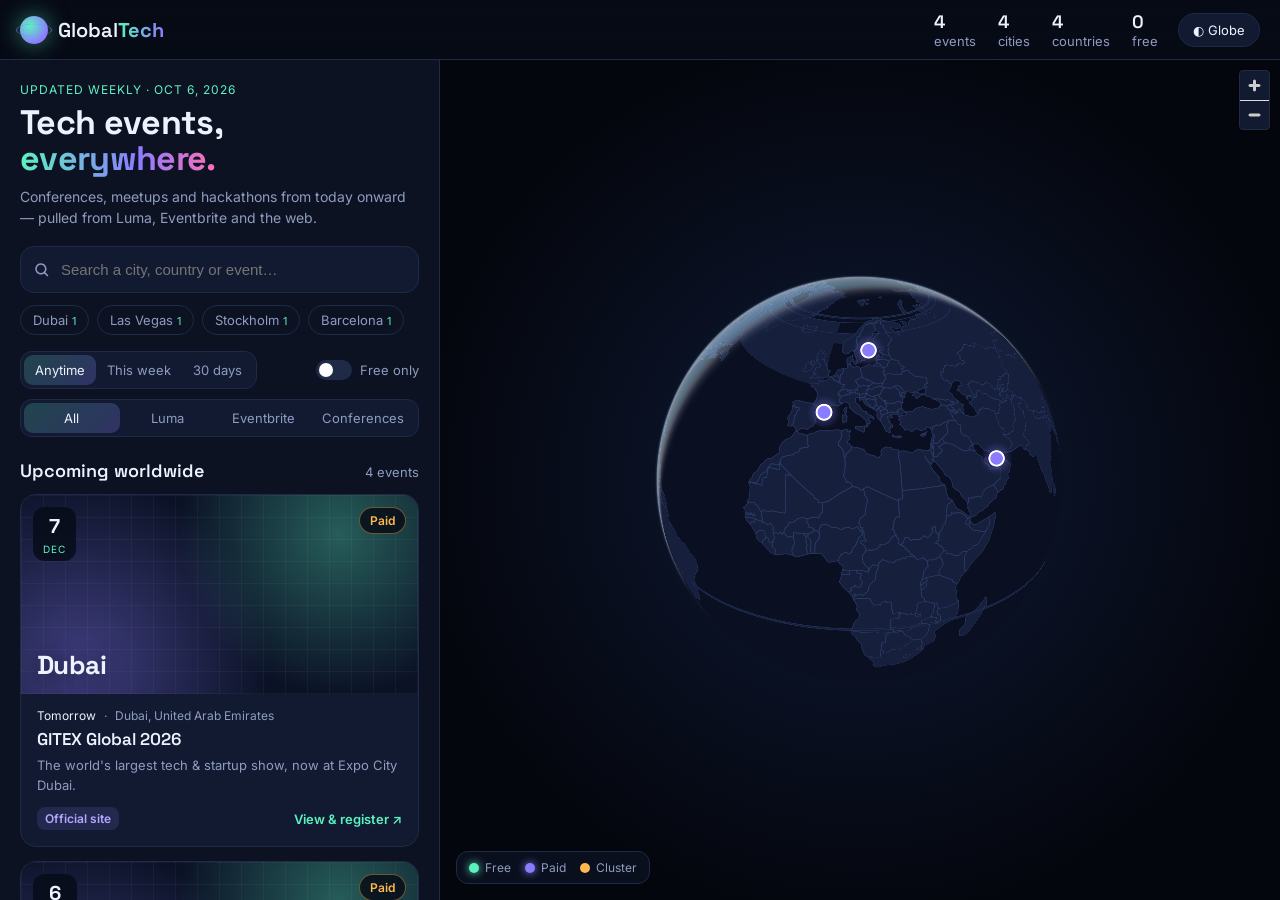
==== public/index.html @ 3b7696a9 "Serve site from public/ for Vercel" ====
<!doctype html>
<html lang="en">
<head>
  <meta charset="utf-8" />
  <meta name="viewport" content="width=device-width,initial-scale=1,viewport-fit=cover" />
  <title>GlobalTech · Tech events around the world</title>
  <meta name="description" content="A living map of tech events worldwide — conferences, meetups and hackathons on Luma, Eventbrite and beyond. Updated weekly." />
  <link rel="icon" href="data:image/svg+xml,%3Csvg xmlns=%22http://www.w3.org/2000/svg%22 viewBox=%220 0 32 32%22%3E%3Ccircle cx=%2216%22 cy=%2216%22 r=%2214%22 fill=%22%235cf2c0%22/%3E%3C/svg%3E" />
  <link rel="preconnect" href="https://fonts.googleapis.com" />
  <link rel="preconnect" href="https://fonts.gstatic.com" crossorigin />
  <link href="https://fonts.googleapis.com/css2?family=Space+Grotesk:wght@500;600;700&family=Inter:wght@400;500;600&display=swap" rel="stylesheet" />
  <link href="vendor/maplibre-gl.css" rel="stylesheet" />
  <link href="styles.css" rel="stylesheet" />
</head>
<body>
  <header class="topbar">
    <a class="brand" href="./">
      <span class="logo" aria-hidden="true"><i></i></span>
      <span>Global<b>Tech</b></span>
    </a>
    <div class="stats" id="stats"></div>
    <button class="view-toggle" id="projToggle" title="Switch globe / flat map">◐ Globe</button>
  </header>

  <main class="layout">
    <aside class="panel" id="panel">
      <div class="grab" id="grab" aria-hidden="true"></div>
      <section class="hero">
        <p class="eyebrow">Updated weekly · <span id="updated"></span></p>
        <h1>Tech events, <em>everywhere.</em></h1>
        <p class="sub">Conferences, meetups and hackathons from today onward — pulled from Luma, Eventbrite and the web.</p>
      </section>

      <div class="search">
        <svg viewBox="0 0 24 24" aria-hidden="true"><path d="M10.5 3a7.5 7.5 0 0 1 5.9 12.1l4.2 4.2-1.4 1.4-4.2-4.2A7.5 7.5 0 1 1 10.5 3Zm0 2a5.5 5.5 0 1 0 0 11 5.5 5.5 0 0 0 0-11Z"/></svg>
        <input id="q" type="search" placeholder="Search a city, country or event…" autocomplete="off" list="cityList" />
        <datalist id="cityList"></datalist>
        <button id="clear" class="clear" aria-label="Clear">×</button>
      </div>

      <div class="chips" id="cityChips"></div>

      <div class="filters">
        <div class="seg" role="group" aria-label="When">
          <button data-when="all" class="on">Anytime</button>
          <button data-when="week">This week</button>
          <button data-when="month">30 days</button>
        </div>
        <label class="switch"><input type="checkbox" id="freeOnly" /><span></span>Free only</label>
      </div>
      <div class="seg small" role="group" aria-label="Source" id="srcSeg">
        <button data-src="all" class="on">All</button>
        <button data-src="luma">Luma</button>
        <button data-src="eventbrite">Eventbrite</button>
        <button data-src="web">Conferences</button>
      </div>

      <div class="list-head"><h2 id="listTitle">Upcoming worldwide</h2><span id="count"></span></div>
      <div class="cards" id="cards"></div>
      <footer class="foot">Data found by a weekly agent using the You.com Search API · Always confirm details on the event page.</footer>
    </aside>

    <section class="mapwrap">
      <div id="map"></div>
      <div class="legend">
        <span><i class="dot free"></i>Free</span>
        <span><i class="dot paid"></i>Paid</span>
        <span><i class="dot cluster"></i>Cluster</span>
      </div>
    </section>
  </main>

  <script src="vendor/maplibre-gl.js"></script>
  <script src="app.js"></script>
</body>
</html>
---- public/vendor/maplibre-gl.css ----
.maplibregl-map{font:12px/20px Helvetica Neue,Arial,Helvetica,sans-serif;overflow:hidden;position:relative;-webkit-tap-highlight-color:rgb(0 0 0/0)}.maplibregl-canvas{left:0;position:absolute;top:0}.maplibregl-map:fullscreen{height:100%;width:100%}.maplibregl-ctrl-group button.maplibregl-ctrl-compass{touch-action:none}.maplibregl-canvas-container.maplibregl-interactive,.maplibregl-ctrl-group button.maplibregl-ctrl-compass{cursor:grab;-webkit-user-select:none;-moz-user-select:none;user-select:none}.maplibregl-canvas-container.maplibregl-interactive.maplibregl-track-pointer{cursor:pointer}.maplibregl-canvas-container.maplibregl-interactive:active,.maplibregl-ctrl-group button.maplibregl-ctrl-compass:active{cursor:grabbing}.maplibregl-canvas-container.maplibregl-touch-zoom-rotate,.maplibregl-canvas-container.maplibregl-touch-zoom-rotate .maplibregl-canvas{touch-action:pan-x pan-y}.maplibregl-canvas-container.maplibregl-touch-drag-pan,.maplibregl-canvas-container.maplibregl-touch-drag-pan .maplibregl-canvas{touch-action:pinch-zoom}.maplibregl-canvas-container.maplibregl-touch-zoom-rotate.maplibregl-touch-drag-pan,.maplibregl-canvas-container.maplibregl-touch-zoom-rotate.maplibregl-touch-drag-pan .maplibregl-canvas{touch-action:none}.maplibregl-canvas-container.maplibregl-touch-drag-pan.maplibregl-cooperative-gestures,.maplibregl-canvas-container.maplibregl-touch-drag-pan.maplibregl-cooperative-gestures .maplibregl-canvas{touch-action:pan-x pan-y}.maplibregl-ctrl-bottom-left,.maplibregl-ctrl-bottom-right,.maplibregl-ctrl-top-left,.maplibregl-ctrl-top-right{pointer-events:none;position:absolute;z-index:2}.maplibregl-ctrl-top-left{left:0;top:0}.maplibregl-ctrl-top-right{right:0;top:0}.maplibregl-ctrl-bottom-left{bottom:0;left:0}.maplibregl-ctrl-bottom-right{bottom:0;right:0}.maplibregl-ctrl{clear:both;pointer-events:auto;transform:translate(0)}.maplibregl-ctrl-top-left .maplibregl-ctrl{float:left;margin:10px 0 0 10px}.maplibregl-ctrl-top-right .maplibregl-ctrl{float:right;margin:10px 10px 0 0}.maplibregl-ctrl-bottom-left .maplibregl-ctrl{float:left;margin:0 0 10px 10px}.maplibregl-ctrl-bottom-right .maplibregl-ctrl{float:right;margin:0 10px 10px 0}.maplibregl-ctrl-group{background:#fff;border-radius:4px}.maplibregl-ctrl-group:not(:empty){box-shadow:0 0 0 2px rgba(0,0,0,.1)}@media (forced-colors:active){.maplibregl-ctrl-group:not(:empty){box-shadow:0 0 0 2px ButtonText}}.maplibregl-ctrl-group button{background-color:transparent;border:0;box-sizing:border-box;cursor:pointer;display:block;height:29px;outline:none;padding:0;width:29px}.maplibregl-ctrl-group button+button{border-top:1px solid #ddd}.maplibregl-ctrl button .maplibregl-ctrl-icon{background-position:50%;background-repeat:no-repeat;display:block;height:100%;width:100%}@media (forced-colors:active){.maplibregl-ctrl-icon{background-color:transparent}.maplibregl-ctrl-group button+button{border-top:1px solid ButtonText}}.maplibregl-ctrl button::-moz-focus-inner{border:0;padding:0}.maplibregl-ctrl-attrib-button:focus,.maplibregl-ctrl-group button:focus{box-shadow:0 0 2px 2px #0096ff}.maplibregl-ctrl button:disabled{cursor:not-allowed}.maplibregl-ctrl button:disabled .maplibregl-ctrl-icon{opacity:.25}@media (hover:hover){.maplibregl-ctrl button:not(:disabled):hover{background-color:rgba(0,0,0,.05)}}.maplibregl-ctrl button:not(:disabled):active{background-color:rgba(0,0,0,.05)}.maplibregl-ctrl-group button:focus:focus-visible{box-shadow:0 0 2px 2px #0096ff}.maplibregl-ctrl-group button:focus:not(:focus-visible){box-shadow:none}.maplibregl-ctrl-group button:focus:first-child{border-radius:4px 4px 0 0}.maplibregl-ctrl-group button:focus:last-child{border-radius:0 0 4px 4px}.maplibregl-ctrl-group button:focus:only-child{border-radius:inherit}.maplibregl-ctrl button.maplibregl-ctrl-zoom-out .maplibregl-ctrl-icon{background-image:url("data:image/svg+xml;charset=utf-8,%3Csvg xmlns='http://www.w3.org/2000/svg' width='29' height='29' fill='%23333' viewBox='0 0 29 29'%3E%3Cpath d='M10 13c-.75 0-1.5.75-1.5 1.5S9.25 16 10 16h9c.75 0 1.5-.75 1.5-1.5S19.75 13 19 13z'/%3E%3C/svg%3E")}.maplibregl-ctrl button.maplibregl-ctrl-zoom-in .maplibregl-ctrl-icon{background-image:url("data:image/svg+xml;charset=utf-8,%3Csvg xmlns='http://www.w3.org/2000/svg' width='29' height='29' fill='%23333' viewBox='0 0 29 29'%3E%3Cpath d='M14.5 8.5c-.75 0-1.5.75-1.5 1.5v3h-3c-.75 0-1.5.75-1.5 1.5S9.25 16 10 16h3v3c0 .75.75 1.5 1.5 1.5S16 19.75 16 19v-3h3c.75 0 1.5-.75 1.5-1.5S19.75 13 19 13h-3v-3c0-.75-.75-1.5-1.5-1.5'/%3E%3C/svg%3E")}@media (forced-colors:active){.maplibregl-ctrl button.maplibregl-ctrl-zoom-out .maplibregl-ctrl-icon{background-image:url("data:image/svg+xml;charset=utf-8,%3Csvg xmlns='http://www.w3.org/2000/svg' width='29' height='29' fill='%23fff' viewBox='0 0 29 29'%3E%3Cpath d='M10 13c-.75 0-1.5.75-1.5 1.5S9.25 16 10 16h9c.75 0 1.5-.75 1.5-1.5S19.75 13 19 13z'/%3E%3C/svg%3E")}.maplibregl-ctrl button.maplibregl-ctrl-zoom-in .maplibregl-ctrl-icon{background-image:url("data:image/svg+xml;charset=utf-8,%3Csvg xmlns='http://www.w3.org/2000/svg' width='29' height='29' fill='%23fff' viewBox='0 0 29 29'%3E%3Cpath d='M14.5 8.5c-.75 0-1.5.75-1.5 1.5v3h-3c-.75 0-1.5.75-1.5 1.5S9.25 16 10 16h3v3c0 .75.75 1.5 1.5 1.5S16 19.75 16 19v-3h3c.75 0 1.5-.75 1.5-1.5S19.75 13 19 13h-3v-3c0-.75-.75-1.5-1.5-1.5'/%3E%3C/svg%3E")}}@media (forced-colors:active) and (prefers-color-scheme:light){.maplibregl-ctrl button.maplibregl-ctrl-zoom-out .maplibregl-ctrl-icon{background-image:url("data:image/svg+xml;charset=utf-8,%3Csvg xmlns='http://www.w3.org/2000/svg' width='29' height='29' viewBox='0 0 29 29'%3E%3Cpath d='M10 13c-.75 0-1.5.75-1.5 1.5S9.25 16 10 16h9c.75 0 1.5-.75 1.5-1.5S19.75 13 19 13z'/%3E%3C/svg%3E")}.maplibregl-ctrl button.maplibregl-ctrl-zoom-in .maplibregl-ctrl-icon{background-image:url("data:image/svg+xml;charset=utf-8,%3Csvg xmlns='http://www.w3.org/2000/svg' width='29' height='29' viewBox='0 0 29 29'%3E%3Cpath d='M14.5 8.5c-.75 0-1.5.75-1.5 1.5v3h-3c-.75 0-1.5.75-1.5 1.5S9.25 16 10 16h3v3c0 .75.75 1.5 1.5 1.5S16 19.75 16 19v-3h3c.75 0 1.5-.75 1.5-1.5S19.75 13 19 13h-3v-3c0-.75-.75-1.5-1.5-1.5'/%3E%3C/svg%3E")}}.maplibregl-ctrl button.maplibregl-ctrl-fullscreen .maplibregl-ctrl-icon{background-image:url("data:image/svg+xml;charset=utf-8,%3Csvg xmlns='http://www.w3.org/2000/svg' width='29' height='29' fill='%23333' viewBox='0 0 29 29'%3E%3Cpath d='M24 16v5.5c0 1.75-.75 2.5-2.5 2.5H16v-1l3-1.5-4-5.5 1-1 5.5 4 1.5-3zM6 16l1.5 3 5.5-4 1 1-4 5.5 3 1.5v1H7.5C5.75 24 5 23.25 5 21.5V16zm7-11v1l-3 1.5 4 5.5-1 1-5.5-4L6 13H5V7.5C5 5.75 5.75 5 7.5 5zm11 2.5c0-1.75-.75-2.5-2.5-2.5H16v1l3 1.5-4 5.5 1 1 5.5-4 1.5 3h1z'/%3E%3C/svg%3E")}.maplibregl-ctrl button.maplibregl-ctrl-shrink .maplibregl-ctrl-icon{background-image:url("data:image/svg+xml;charset=utf-8,%3Csvg xmlns='http://www.w3.org/2000/svg' width='29' height='29' viewBox='0 0 29 29'%3E%3Cpath d='M18.5 16c-1.75 0-2.5.75-2.5 2.5V24h1l1.5-3 5.5 4 1-1-4-5.5 3-1.5v-1zM13 18.5c0-1.75-.75-2.5-2.5-2.5H5v1l3 1.5L4 24l1 1 5.5-4 1.5 3h1zm3-8c0 1.75.75 2.5 2.5 2.5H24v-1l-3-1.5L25 5l-1-1-5.5 4L17 5h-1zM10.5 13c1.75 0 2.5-.75 2.5-2.5V5h-1l-1.5 3L5 4 4 5l4 5.5L5 12v1z'/%3E%3C/svg%3E")}@media (forced-colors:active){.maplibregl-ctrl button.maplibregl-ctrl-fullscreen .maplibregl-ctrl-icon{background-image:url("data:image/svg+xml;charset=utf-8,%3Csvg xmlns='http://www.w3.org/2000/svg' width='29' height='29' fill='%23fff' viewBox='0 0 29 29'%3E%3Cpath d='M24 16v5.5c0 1.75-.75 2.5-2.5 2.5H16v-1l3-1.5-4-5.5 1-1 5.5 4 1.5-3zM6 16l1.5 3 5.5-4 1 1-4 5.5 3 1.5v1H7.5C5.75 24 5 23.25 5 21.5V16zm7-11v1l-3 1.5 4 5.5-1 1-5.5-4L6 13H5V7.5C5 5.75 5.75 5 7.5 5zm11 2.5c0-1.75-.75-2.5-2.5-2.5H16v1l3 1.5-4 5.5 1 1 5.5-4 1.5 3h1z'/%3E%3C/svg%3E")}.maplibregl-ctrl button.maplibregl-ctrl-shrink .maplibregl-ctrl-icon{background-image:url("data:image/svg+xml;charset=utf-8,%3Csvg xmlns='http://www.w3.org/2000/svg' width='29' height='29' fill='%23fff' viewBox='0 0 29 29'%3E%3Cpath d='M18.5 16c-1.75 0-2.5.75-2.5 2.5V24h1l1.5-3 5.5 4 1-1-4-5.5 3-1.5v-1zM13 18.5c0-1.75-.75-2.5-2.5-2.5H5v1l3 1.5L4 24l1 1 5.5-4 1.5 3h1zm3-8c0 1.75.75 2.5 2.5 2.5H24v-1l-3-1.5L25 5l-1-1-5.5 4L17 5h-1zM10.5 13c1.75 0 2.5-.75 2.5-2.5V5h-1l-1.5 3L5 4 4 5l4 5.5L5 12v1z'/%3E%3C/svg%3E")}}@media (forced-colors:active) and (prefers-color-scheme:light){.maplibregl-ctrl button.maplibregl-ctrl-fullscreen .maplibregl-ctrl-icon{background-image:url("data:image/svg+xml;charset=utf-8,%3Csvg xmlns='http://www.w3.org/2000/svg' width='29' height='29' viewBox='0 0 29 29'%3E%3Cpath d='M24 16v5.5c0 1.75-.75 2.5-2.5 2.5H16v-1l3-1.5-4-5.5 1-1 5.5 4 1.5-3zM6 16l1.5 3 5.5-4 1 1-4 5.5 3 1.5v1H7.5C5.75 24 5 23.25 5 21.5V16zm7-11v1l-3 1.5 4 5.5-1 1-5.5-4L6 13H5V7.5C5 5.75 5.75 5 7.5 5zm11 2.5c0-1.75-.75-2.5-2.5-2.5H16v1l3 1.5-4 5.5 1 1 5.5-4 1.5 3h1z'/%3E%3C/svg%3E")}.maplibregl-ctrl button.maplibregl-ctrl-shrink .maplibregl-ctrl-icon{background-image:url("data:image/svg+xml;charset=utf-8,%3Csvg xmlns='http://www.w3.org/2000/svg' width='29' height='29' viewBox='0 0 29 29'%3E%3Cpath d='M18.5 16c-1.75 0-2.5.75-2.5 2.5V24h1l1.5-3 5.5 4 1-1-4-5.5 3-1.5v-1zM13 18.5c0-1.75-.75-2.5-2.5-2.5H5v1l3 1.5L4 24l1 1 5.5-4 1.5 3h1zm3-8c0 1.75.75 2.5 2.5 2.5H24v-1l-3-1.5L25 5l-1-1-5.5 4L17 5h-1zM10.5 13c1.75 0 2.5-.75 2.5-2.5V5h-1l-1.5 3L5 4 4 5l4 5.5L5 12v1z'/%3E%3C/svg%3E")}}.maplibregl-ctrl button.maplibregl-ctrl-compass .maplibregl-ctrl-icon{background-image:url("data:image/svg+xml;charset=utf-8,%3Csvg xmlns='http://www.w3.org/2000/svg' width='29' height='29' fill='%23333' viewBox='0 0 29 29'%3E%3Cpath d='m10.5 14 4-8 4 8z'/%3E%3Cpath fill='%23ccc' d='m10.5 16 4 8 4-8z'/%3E%3C/svg%3E")}@media (forced-colors:active){.maplibregl-ctrl button.maplibregl-ctrl-compass .maplibregl-ctrl-icon{background-image:url("data:image/svg+xml;charset=utf-8,%3Csvg xmlns='http://www.w3.org/2000/svg' width='29' height='29' fill='%23fff' viewBox='0 0 29 29'%3E%3Cpath d='m10.5 14 4-8 4 8z'/%3E%3Cpath fill='%23ccc' d='m10.5 16 4 8 4-8z'/%3E%3C/svg%3E")}}@media (forced-colors:active) and (prefers-color-scheme:light){.maplibregl-ctrl button.maplibregl-ctrl-compass .maplibregl-ctrl-icon{background-image:url("data:image/svg+xml;charset=utf-8,%3Csvg xmlns='http://www.w3.org/2000/svg' width='29' height='29' viewBox='0 0 29 29'%3E%3Cpath d='m10.5 14 4-8 4 8z'/%3E%3Cpath fill='%23ccc' d='m10.5 16 4 8 4-8z'/%3E%3C/svg%3E")}}.maplibregl-ctrl button.maplibregl-ctrl-globe .maplibregl-ctrl-icon{background-image:url("data:image/svg+xml;charset=utf-8,%3Csvg xmlns='http://www.w3.org/2000/svg' width='22' height='22' fill='none' stroke='%23333' viewBox='0 0 22 22'%3E%3Ccircle cx='11' cy='11' r='8.5'/%3E%3Cpath d='M17.5 11c0 4.819-3.02 8.5-6.5 8.5S4.5 15.819 4.5 11 7.52 2.5 11 2.5s6.5 3.681 6.5 8.5Z'/%3E%3Cpath d='M13.5 11c0 2.447-.331 4.64-.853 6.206-.262.785-.562 1.384-.872 1.777-.314.399-.58.517-.775.517s-.461-.118-.775-.517c-.31-.393-.61-.992-.872-1.777C8.831 15.64 8.5 13.446 8.5 11s.331-4.64.853-6.206c.262-.785.562-1.384.872-1.777.314-.399.58-.517.775-.517s.461.118.775.517c.31.393.61.992.872 1.777.522 1.565.853 3.76.853 6.206Z'/%3E%3Cpath d='M11 7.5c-1.909 0-3.622-.166-4.845-.428-.616-.132-1.08-.283-1.379-.434a1.3 1.3 0 0 1-.224-.138q.07-.058.224-.138c.299-.151.763-.302 1.379-.434C7.378 5.666 9.091 5.5 11 5.5s3.622.166 4.845.428c.616.132 1.08.283 1.379.434.105.053.177.1.224.138q-.07.058-.224.138c-.299.151-.763.302-1.379.434-1.223.262-2.936.428-4.845.428ZM4.486 6.436ZM11 16.5c-1.909 0-3.622-.166-4.845-.428-.616-.132-1.08-.283-1.379-.434a1.3 1.3 0 0 1-.224-.138 1.3 1.3 0 0 1 .224-.138c.299-.151.763-.302 1.379-.434C7.378 14.666 9.091 14.5 11 14.5s3.622.166 4.845.428c.616.132 1.08.283 1.379.434.105.053.177.1.224.138a1.3 1.3 0 0 1-.224.138c-.299.151-.763.302-1.379.434-1.223.262-2.936.428-4.845.428Zm-6.514-1.064ZM11 12.5c-2.46 0-4.672-.222-6.255-.574-.796-.177-1.406-.38-1.805-.59a1.5 1.5 0 0 1-.39-.272.3.3 0 0 1-.047-.064.3.3 0 0 1 .048-.064c.066-.073.189-.167.389-.272.399-.21 1.009-.413 1.805-.59C6.328 9.722 8.54 9.5 11 9.5s4.672.222 6.256.574c.795.177 1.405.38 1.804.59.2.105.323.2.39.272a.3.3 0 0 1 .047.064.3.3 0 0 1-.048.064 1.4 1.4 0 0 1-.389.272c-.399.21-1.009.413-1.804.59-1.584.352-3.796.574-6.256.574Zm-8.501-1.51v.002zm0 .018v.002zm17.002.002v-.002zm0-.018v-.002z'/%3E%3C/svg%3E")}.maplibregl-ctrl button.maplibregl-ctrl-globe-enabled .maplibregl-ctrl-icon{background-image:url("data:image/svg+xml;charset=utf-8,%3Csvg xmlns='http://www.w3.org/2000/svg' width='22' height='22' fill='none' stroke='%2333b5e5' viewBox='0 0 22 22'%3E%3Ccircle cx='11' cy='11' r='8.5'/%3E%3Cpath d='M17.5 11c0 4.819-3.02 8.5-6.5 8.5S4.5 15.819 4.5 11 7.52 2.5 11 2.5s6.5 3.681 6.5 8.5Z'/%3E%3Cpath d='M13.5 11c0 2.447-.331 4.64-.853 6.206-.262.785-.562 1.384-.872 1.777-.314.399-.58.517-.775.517s-.461-.118-.775-.517c-.31-.393-.61-.992-.872-1.777C8.831 15.64 8.5 13.446 8.5 11s.331-4.64.853-6.206c.262-.785.562-1.384.872-1.777.314-.399.58-.517.775-.517s.461.118.775.517c.31.393.61.992.872 1.777.522 1.565.853 3.76.853 6.206Z'/%3E%3Cpath d='M11 7.5c-1.909 0-3.622-.166-4.845-.428-.616-.132-1.08-.283-1.379-.434a1.3 1.3 0 0 1-.224-.138q.07-.058.224-.138c.299-.151.763-.302 1.379-.434C7.378 5.666 9.091 5.5 11 5.5s3.622.166 4.845.428c.616.132 1.08.283 1.379.434.105.053.177.1.224.138q-.07.058-.224.138c-.299.151-.763.302-1.379.434-1.223.262-2.936.428-4.845.428ZM4.486 6.436ZM11 16.5c-1.909 0-3.622-.166-4.845-.428-.616-.132-1.08-.283-1.379-.434a1.3 1.3 0 0 1-.224-.138 1.3 1.3 0 0 1 .224-.138c.299-.151.763-.302 1.379-.434C7.378 14.666 9.091 14.5 11 14.5s3.622.166 4.845.428c.616.132 1.08.283 1.379.434.105.053.177.1.224.138a1.3 1.3 0 0 1-.224.138c-.299.151-.763.302-1.379.434-1.223.262-2.936.428-4.845.428Zm-6.514-1.064ZM11 12.5c-2.46 0-4.672-.222-6.255-.574-.796-.177-1.406-.38-1.805-.59a1.5 1.5 0 0 1-.39-.272.3.3 0 0 1-.047-.064.3.3 0 0 1 .048-.064c.066-.073.189-.167.389-.272.399-.21 1.009-.413 1.805-.59C6.328 9.722 8.54 9.5 11 9.5s4.672.222 6.256.574c.795.177 1.405.38 1.804.59.2.105.323.2.39.272a.3.3 0 0 1 .047.064.3.3 0 0 1-.048.064 1.4 1.4 0 0 1-.389.272c-.399.21-1.009.413-1.804.59-1.584.352-3.796.574-6.256.574Zm-8.501-1.51v.002zm0 .018v.002zm17.002.002v-.002zm0-.018v-.002z'/%3E%3C/svg%3E")}.maplibregl-ctrl button.maplibregl-ctrl-terrain .maplibregl-ctrl-icon{background-image:url("data:image/svg+xml;charset=utf-8,%3Csvg xmlns='http://www.w3.org/2000/svg' width='22' height='22' fill='%23333' viewBox='0 0 22 22'%3E%3Cpath d='m1.754 13.406 4.453-4.851 3.09 3.09 3.281 3.277.969-.969-3.309-3.312 3.844-4.121 6.148 6.886h1.082v-.855l-7.207-8.07-4.84 5.187L6.169 6.57l-5.48 5.965v.871ZM.688 16.844h20.625v1.375H.688Zm0 0'/%3E%3C/svg%3E")}.maplibregl-ctrl button.maplibregl-ctrl-terrain-enabled .maplibregl-ctrl-icon{background-image:url("data:image/svg+xml;charset=utf-8,%3Csvg xmlns='http://www.w3.org/2000/svg' width='22' height='22' fill='%2333b5e5' viewBox='0 0 22 22'%3E%3Cpath d='m1.754 13.406 4.453-4.851 3.09 3.09 3.281 3.277.969-.969-3.309-3.312 3.844-4.121 6.148 6.886h1.082v-.855l-7.207-8.07-4.84 5.187L6.169 6.57l-5.48 5.965v.871ZM.688 16.844h20.625v1.375H.688Zm0 0'/%3E%3C/svg%3E")}.maplibregl-ctrl button.maplibregl-ctrl-geolocate .maplibregl-ctrl-icon{background-image:url("data:image/svg+xml;charset=utf-8,%3Csvg xmlns='http://www.w3.org/2000/svg' width='29' height='29' fill='%23333' viewBox='0 0 20 20'%3E%3Cpath d='M10 4C9 4 9 5 9 5v.1A5 5 0 0 0 5.1 9H5s-1 0-1 1 1 1 1 1h.1A5 5 0 0 0 9 14.9v.1s0 1 1 1 1-1 1-1v-.1a5 5 0 0 0 3.9-3.9h.1s1 0 1-1-1-1-1-1h-.1A5 5 0 0 0 11 5.1V5s0-1-1-1m0 2.5a3.5 3.5 0 1 1 0 7 3.5 3.5 0 1 1 0-7'/%3E%3Ccircle cx='10' cy='10' r='2'/%3E%3C/svg%3E")}.maplibregl-ctrl button.maplibregl-ctrl-geolocate:disabled .maplibregl-ctrl-icon{background-image:url("data:image/svg+xml;charset=utf-8,%3Csvg xmlns='http://www.w3.org/2000/svg' width='29' height='29' fill='%23aaa' viewBox='0 0 20 20'%3E%3Cpath d='M10 4C9 4 9 5 9 5v.1A5 5 0 0 0 5.1 9H5s-1 0-1 1 1 1 1 1h.1A5 5 0 0 0 9 14.9v.1s0 1 1 1 1-1 1-1v-.1a5 5 0 0 0 3.9-3.9h.1s1 0 1-1-1-1-1-1h-.1A5 5 0 0 0 11 5.1V5s0-1-1-1m0 2.5a3.5 3.5 0 1 1 0 7 3.5 3.5 0 1 1 0-7'/%3E%3Ccircle cx='10' cy='10' r='2'/%3E%3Cpath fill='red' d='m14 5 1 1-9 9-1-1z'/%3E%3C/svg%3E")}.maplibregl-ctrl button.maplibregl-ctrl-geolocate.maplibregl-ctrl-geolocate-active .maplibregl-ctrl-icon{background-image:url("data:image/svg+xml;charset=utf-8,%3Csvg xmlns='http://www.w3.org/2000/svg' width='29' height='29' fill='%2333b5e5' viewBox='0 0 20 20'%3E%3Cpath d='M10 4C9 4 9 5 9 5v.1A5 5 0 0 0 5.1 9H5s-1 0-1 1 1 1 1 1h.1A5 5 0 0 0 9 14.9v.1s0 1 1 1 1-1 1-1v-.1a5 5 0 0 0 3.9-3.9h.1s1 0 1-1-1-1-1-1h-.1A5 5 0 0 0 11 5.1V5s0-1-1-1m0 2.5a3.5 3.5 0 1 1 0 7 3.5 3.5 0 1 1 0-7'/%3E%3Ccircle cx='10' cy='10' r='2'/%3E%3C/svg%3E")}.maplibregl-ctrl button.maplibregl-ctrl-geolocate.maplibregl-ctrl-geolocate-active-error .maplibregl-ctrl-icon{background-image:url("data:image/svg+xml;charset=utf-8,%3Csvg xmlns='http://www.w3.org/2000/svg' width='29' height='29' fill='%23e58978' viewBox='0 0 20 20'%3E%3Cpath d='M10 4C9 4 9 5 9 5v.1A5 5 0 0 0 5.1 9H5s-1 0-1 1 1 1 1 1h.1A5 5 0 0 0 9 14.9v.1s0 1 1 1 1-1 1-1v-.1a5 5 0 0 0 3.9-3.9h.1s1 0 1-1-1-1-1-1h-.1A5 5 0 0 0 11 5.1V5s0-1-1-1m0 2.5a3.5 3.5 0 1 1 0 7 3.5 3.5 0 1 1 0-7'/%3E%3Ccircle cx='10' cy='10' r='2'/%3E%3C/svg%3E")}.maplibregl-ctrl button.maplibregl-ctrl-geolocate.maplibregl-ctrl-geolocate-background .maplibregl-ctrl-icon{background-image:url("data:image/svg+xml;charset=utf-8,%3Csvg xmlns='http://www.w3.org/2000/svg' width='29' height='29' fill='%2333b5e5' viewBox='0 0 20 20'%3E%3Cpath d='M10 4C9 4 9 5 9 5v.1A5 5 0 0 0 5.1 9H5s-1 0-1 1 1 1 1 1h.1A5 5 0 0 0 9 14.9v.1s0 1 1 1 1-1 1-1v-.1a5 5 0 0 0 3.9-3.9h.1s1 0 1-1-1-1-1-1h-.1A5 5 0 0 0 11 5.1V5s0-1-1-1m0 2.5a3.5 3.5 0 1 1 0 7 3.5 3.5 0 1 1 0-7'/%3E%3C/svg%3E")}.maplibregl-ctrl button.maplibregl-ctrl-geolocate.maplibregl-ctrl-geolocate-background-error .maplibregl-ctrl-icon{background-image:url("data:image/svg+xml;charset=utf-8,%3Csvg xmlns='http://www.w3.org/2000/svg' width='29' height='29' fill='%23e54e33' viewBox='0 0 20 20'%3E%3Cpath d='M10 4C9 4 9 5 9 5v.1A5 5 0 0 0 5.1 9H5s-1 0-1 1 1 1 1 1h.1A5 5 0 0 0 9 14.9v.1s0 1 1 1 1-1 1-1v-.1a5 5 0 0 0 3.9-3.9h.1s1 0 1-1-1-1-1-1h-.1A5 5 0 0 0 11 5.1V5s0-1-1-1m0 2.5a3.5 3.5 0 1 1 0 7 3.5 3.5 0 1 1 0-7'/%3E%3C/svg%3E")}.maplibregl-ctrl button.maplibregl-ctrl-geolocate.maplibregl-ctrl-geolocate-waiting .maplibregl-ctrl-icon{animation:maplibregl-spin 2s linear infinite}@media (forced-colors:active){.maplibregl-ctrl button.maplibregl-ctrl-geolocate .maplibregl-ctrl-icon{background-image:url("data:image/svg+xml;charset=utf-8,%3Csvg xmlns='http://www.w3.org/2000/svg' width='29' height='29' fill='%23fff' viewBox='0 0 20 20'%3E%3Cpath d='M10 4C9 4 9 5 9 5v.1A5 5 0 0 0 5.1 9H5s-1 0-1 1 1 1 1 1h.1A5 5 0 0 0 9 14.9v.1s0 1 1 1 1-1 1-1v-.1a5 5 0 0 0 3.9-3.9h.1s1 0 1-1-1-1-1-1h-.1A5 5 0 0 0 11 5.1V5s0-1-1-1m0 2.5a3.5 3.5 0 1 1 0 7 3.5 3.5 0 1 1 0-7'/%3E%3Ccircle cx='10' cy='10' r='2'/%3E%3C/svg%3E")}.maplibregl-ctrl button.maplibregl-ctrl-geolocate:disabled .maplibregl-ctrl-icon{background-image:url("data:image/svg+xml;charset=utf-8,%3Csvg xmlns='http://www.w3.org/2000/svg' width='29' height='29' fill='%23999' viewBox='0 0 20 20'%3E%3Cpath d='M10 4C9 4 9 5 9 5v.1A5 5 0 0 0 5.1 9H5s-1 0-1 1 1 1 1 1h.1A5 5 0 0 0 9 14.9v.1s0 1 1 1 1-1 1-1v-.1a5 5 0 0 0 3.9-3.9h.1s1 0 1-1-1-1-1-1h-.1A5 5 0 0 0 11 5.1V5s0-1-1-1m0 2.5a3.5 3.5 0 1 1 0 7 3.5 3.5 0 1 1 0-7'/%3E%3Ccircle cx='10' cy='10' r='2'/%3E%3Cpath fill='red' d='m14 5 1 1-9 9-1-1z'/%3E%3C/svg%3E")}.maplibregl-ctrl button.maplibregl-ctrl-geolocate.maplibregl-ctrl-geolocate-active .maplibregl-ctrl-icon{background-image:url("data:image/svg+xml;charset=utf-8,%3Csvg xmlns='http://www.w3.org/2000/svg' width='29' height='29' fill='%2333b5e5' viewBox='0 0 20 20'%3E%3Cpath d='M10 4C9 4 9 5 9 5v.1A5 5 0 0 0 5.1 9H5s-1 0-1 1 1 1 1 1h.1A5 5 0 0 0 9 14.9v.1s0 1 1 1 1-1 1-1v-.1a5 5 0 0 0 3.9-3.9h.1s1 0 1-1-1-1-1-1h-.1A5 5 0 0 0 11 5.1V5s0-1-1-1m0 2.5a3.5 3.5 0 1 1 0 7 3.5 3.5 0 1 1 0-7'/%3E%3Ccircle cx='10' cy='10' r='2'/%3E%3C/svg%3E")}.maplibregl-ctrl button.maplibregl-ctrl-geolocate.maplibregl-ctrl-geolocate-active-error .maplibregl-ctrl-icon{background-image:url("data:image/svg+xml;charset=utf-8,%3Csvg xmlns='http://www.w3.org/2000/svg' width='29' height='29' fill='%23e58978' viewBox='0 0 20 20'%3E%3Cpath d='M10 4C9 4 9 5 9 5v.1A5 5 0 0 0 5.1 9H5s-1 0-1 1 1 1 1 1h.1A5 5 0 0 0 9 14.9v.1s0 1 1 1 1-1 1-1v-.1a5 5 0 0 0 3.9-3.9h.1s1 0 1-1-1-1-1-1h-.1A5 5 0 0 0 11 5.1V5s0-1-1-1m0 2.5a3.5 3.5 0 1 1 0 7 3.5 3.5 0 1 1 0-7'/%3E%3Ccircle cx='10' cy='10' r='2'/%3E%3C/svg%3E")}.maplibregl-ctrl button.maplibregl-ctrl-geolocate.maplibregl-ctrl-geolocate-background .maplibregl-ctrl-icon{background-image:url("data:image/svg+xml;charset=utf-8,%3Csvg xmlns='http://www.w3.org/2000/svg' width='29' height='29' fill='%2333b5e5' viewBox='0 0 20 20'%3E%3Cpath d='M10 4C9 4 9 5 9 5v.1A5 5 0 0 0 5.1 9H5s-1 0-1 1 1 1 1 1h.1A5 5 0 0 0 9 14.9v.1s0 1 1 1 1-1 1-1v-.1a5 5 0 0 0 3.9-3.9h.1s1 0 1-1-1-1-1-1h-.1A5 5 0 0 0 11 5.1V5s0-1-1-1m0 2.5a3.5 3.5 0 1 1 0 7 3.5 3.5 0 1 1 0-7'/%3E%3C/svg%3E")}.maplibregl-ctrl button.maplibregl-ctrl-geolocate.maplibregl-ctrl-geolocate-background-error .maplibregl-ctrl-icon{background-image:url("data:image/svg+xml;charset=utf-8,%3Csvg xmlns='http://www.w3.org/2000/svg' width='29' height='29' fill='%23e54e33' viewBox='0 0 20 20'%3E%3Cpath d='M10 4C9 4 9 5 9 5v.1A5 5 0 0 0 5.1 9H5s-1 0-1 1 1 1 1 1h.1A5 5 0 0 0 9 14.9v.1s0 1 1 1 1-1 1-1v-.1a5 5 0 0 0 3.9-3.9h.1s1 0 1-1-1-1-1-1h-.1A5 5 0 0 0 11 5.1V5s0-1-1-1m0 2.5a3.5 3.5 0 1 1 0 7 3.5 3.5 0 1 1 0-7'/%3E%3C/svg%3E")}}@media (forced-colors:active) and (prefers-color-scheme:light){.maplibregl-ctrl button.maplibregl-ctrl-geolocate .maplibregl-ctrl-icon{background-image:url("data:image/svg+xml;charset=utf-8,%3Csvg xmlns='http://www.w3.org/2000/svg' width='29' height='29' viewBox='0 0 20 20'%3E%3Cpath d='M10 4C9 4 9 5 9 5v.1A5 5 0 0 0 5.1 9H5s-1 0-1 1 1 1 1 1h.1A5 5 0 0 0 9 14.9v.1s0 1 1 1 1-1 1-1v-.1a5 5 0 0 0 3.9-3.9h.1s1 0 1-1-1-1-1-1h-.1A5 5 0 0 0 11 5.1V5s0-1-1-1m0 2.5a3.5 3.5 0 1 1 0 7 3.5 3.5 0 1 1 0-7'/%3E%3Ccircle cx='10' cy='10' r='2'/%3E%3C/svg%3E")}.maplibregl-ctrl button.maplibregl-ctrl-geolocate:disabled .maplibregl-ctrl-icon{background-image:url("data:image/svg+xml;charset=utf-8,%3Csvg xmlns='http://www.w3.org/2000/svg' width='29' height='29' fill='%23666' viewBox='0 0 20 20'%3E%3Cpath d='M10 4C9 4 9 5 9 5v.1A5 5 0 0 0 5.1 9H5s-1 0-1 1 1 1 1 1h.1A5 5 0 0 0 9 14.9v.1s0 1 1 1 1-1 1-1v-.1a5 5 0 0 0 3.9-3.9h.1s1 0 1-1-1-1-1-1h-.1A5 5 0 0 0 11 5.1V5s0-1-1-1m0 2.5a3.5 3.5 0 1 1 0 7 3.5 3.5 0 1 1 0-7'/%3E%3Ccircle cx='10' cy='10' r='2'/%3E%3Cpath fill='red' d='m14 5 1 1-9 9-1-1z'/%3E%3C/svg%3E")}}@keyframes maplibregl-spin{0%{transform:rotate(0deg)}to{transform:rotate(1turn)}}a.maplibregl-ctrl-logo{background-image:url("data:image/svg+xml;charset=utf-8,%3Csvg xmlns='http://www.w3.org/2000/svg' width='88' height='23' fill='none'%3E%3Cpath fill='%23000' fill-opacity='.4' fill-rule='evenodd' d='M17.408 16.796h-1.827l2.501-12.095h.198l3.324 6.533.988 2.19.988-2.19 3.258-6.533h.181l2.6 12.095h-1.81l-1.218-5.644-.362-1.71-.658 1.71-2.929 5.644h-.098l-2.914-5.644-.757-1.71-.345 1.71zm1.958-3.42-.726 3.663a1.255 1.255 0 0 1-1.232 1.011h-1.827a1.255 1.255 0 0 1-1.229-1.509l2.501-12.095a1.255 1.255 0 0 1 1.23-1.001h.197a1.25 1.25 0 0 1 1.12.685l3.19 6.273 3.125-6.263a1.25 1.25 0 0 1 1.123-.695h.181a1.255 1.255 0 0 1 1.227.991l1.443 6.71a5 5 0 0 1 .314-.787l.009-.016a4.6 4.6 0 0 1 1.777-1.887c.782-.46 1.668-.667 2.611-.667a4.6 4.6 0 0 1 1.7.32l.306.134c.21-.16.474-.256.759-.256h1.694a1.255 1.255 0 0 1 1.212.925 1.255 1.255 0 0 1 1.212-.925h1.711c.284 0 .545.094.755.252.613-.3 1.312-.45 2.075-.45 1.356 0 2.557.445 3.482 1.4q.47.48.763 1.064V4.701a1.255 1.255 0 0 1 1.255-1.255h1.86A1.255 1.255 0 0 1 54.44 4.7v9.194h2.217c.19 0 .37.043.532.118v-4.77c0-.356.147-.678.385-.906a2.42 2.42 0 0 1-.682-1.71c0-.665.267-1.253.735-1.7a2.45 2.45 0 0 1 1.722-.674 2.43 2.43 0 0 1 1.705.675q.318.302.504.683V4.7a1.255 1.255 0 0 1 1.255-1.255h1.744A1.255 1.255 0 0 1 65.812 4.7v3.335a4.8 4.8 0 0 1 1.526-.246c.938 0 1.817.214 2.59.69a4.47 4.47 0 0 1 1.67 1.743v-.98a1.255 1.255 0 0 1 1.256-1.256h1.777c.233 0 .451.064.639.174a3.4 3.4 0 0 1 1.567-.372c.346 0 .861.02 1.285.232a1.25 1.25 0 0 1 .689 1.004 4.7 4.7 0 0 1 .853-.588c.795-.44 1.675-.647 2.61-.647 1.385 0 2.65.39 3.525 1.396.836.938 1.168 2.173 1.168 3.528q-.001.515-.056 1.051a1.255 1.255 0 0 1-.947 1.09l.408.952a1.255 1.255 0 0 1-.477 1.552c-.418.268-.92.463-1.458.612-.613.171-1.304.244-2.049.244-1.06 0-2.043-.207-2.886-.698l-.015-.008c-.798-.48-1.419-1.135-1.818-1.963l-.004-.008a5.8 5.8 0 0 1-.548-2.512q0-.429.053-.843a1.3 1.3 0 0 1-.333-.086l-.166-.004c-.223 0-.426.062-.643.228-.03.024-.142.139-.142.59v3.883a1.255 1.255 0 0 1-1.256 1.256h-1.777a1.255 1.255 0 0 1-1.256-1.256V15.69l-.032.057a4.8 4.8 0 0 1-1.86 1.833 5.04 5.04 0 0 1-2.484.634 4.5 4.5 0 0 1-1.935-.424 1.25 1.25 0 0 1-.764.258h-1.71a1.255 1.255 0 0 1-1.256-1.255V7.687a2.4 2.4 0 0 1-.428.625c.253.23.412.561.412.93v7.553a1.255 1.255 0 0 1-1.256 1.255h-1.843a1.25 1.25 0 0 1-.894-.373c-.228.23-.544.373-.894.373H51.32a1.255 1.255 0 0 1-1.256-1.255v-1.251l-.061.117a4.7 4.7 0 0 1-1.782 1.884 4.77 4.77 0 0 1-2.485.67 5.6 5.6 0 0 1-1.485-.188l.009 2.764a1.255 1.255 0 0 1-1.255 1.259h-1.729a1.255 1.255 0 0 1-1.255-1.255v-3.537a1.255 1.255 0 0 1-1.167.793h-1.679a1.25 1.25 0 0 1-.77-.263 4.5 4.5 0 0 1-1.945.429c-.885 0-1.724-.21-2.495-.632l-.017-.01a5 5 0 0 1-1.081-.836 1.255 1.255 0 0 1-1.254 1.312h-1.81a1.255 1.255 0 0 1-1.228-.99l-.782-3.625-2.044 3.939a1.25 1.25 0 0 1-1.115.676h-.098a1.25 1.25 0 0 1-1.116-.68l-2.061-3.994zM35.92 16.63l.207-.114.223-.15q.493-.356.735-.785l.061-.118.033 1.332h1.678V9.242h-1.694l-.033 1.267q-.133-.329-.526-.658l-.032-.028a3.2 3.2 0 0 0-.668-.428l-.27-.12a3.3 3.3 0 0 0-1.235-.23q-1.136-.001-1.974.493a3.36 3.36 0 0 0-1.3 1.382q-.445.89-.444 2.074 0 1.2.51 2.107a3.8 3.8 0 0 0 1.382 1.381 3.9 3.9 0 0 0 1.893.477q.795 0 1.455-.33zm-2.789-5.38q-.576.675-.575 1.762 0 1.102.559 1.794.576.675 1.645.675a2.25 2.25 0 0 0 .934-.19 2.2 2.2 0 0 0 .468-.29l.178-.161a2.2 2.2 0 0 0 .397-.561q.244-.5.244-1.15v-.115q0-.708-.296-1.267l-.043-.077a2.2 2.2 0 0 0-.633-.709l-.13-.086-.047-.028a2.1 2.1 0 0 0-1.073-.285q-1.052 0-1.629.692zm2.316 2.706c.163-.17.28-.407.28-.83v-.114c0-.292-.06-.508-.15-.68a.96.96 0 0 0-.353-.389.85.85 0 0 0-.464-.127c-.4 0-.56.114-.664.239l-.01.012c-.148.174-.275.45-.275.945 0 .506.122.801.27.99.097.11.266.224.68.224.303 0 .504-.09.687-.269zm7.545 1.705a2.6 2.6 0 0 0 .331.423q.319.33.755.548l.173.074q.65.255 1.49.255 1.02 0 1.844-.493a3.45 3.45 0 0 0 1.316-1.4q.493-.904.493-2.089 0-1.909-.988-2.913-.988-1.02-2.584-1.02-.898 0-1.575.347a3 3 0 0 0-.415.262l-.199.166a3.4 3.4 0 0 0-.64.82V9.242h-1.712v11.553h1.729l-.017-5.134zm.53-1.138q.206.29.48.5l.155.11.053.034q.51.296 1.119.297 1.07 0 1.645-.675.577-.69.576-1.762 0-1.119-.576-1.777-.558-.675-1.645-.675-.435 0-.835.16a2 2 0 0 0-.284.136 2 2 0 0 0-.363.254 2.2 2.2 0 0 0-.46.569l-.082.162a2.6 2.6 0 0 0-.213 1.072v.115q0 .707.296 1.267l.135.211zm.964-.818a1.1 1.1 0 0 0 .367.385.94.94 0 0 0 .476.118c.423 0 .59-.117.687-.23.159-.194.28-.478.28-.95 0-.53-.133-.8-.266-.952l-.021-.025c-.078-.094-.231-.221-.68-.221a1 1 0 0 0-.503.135l-.012.007a.86.86 0 0 0-.335.343c-.073.133-.132.324-.132.614v.115a1.4 1.4 0 0 0 .14.66zm15.7-6.222q.347-.346.346-.856a1.05 1.05 0 0 0-.345-.79 1.18 1.18 0 0 0-.84-.329q-.51 0-.855.33a1.05 1.05 0 0 0-.346.79q0 .51.346.855.345.346.856.346.51 0 .839-.346zm4.337 9.314.033-1.332q.191.403.59.747l.098.081a4 4 0 0 0 .316.224l.223.122a3.2 3.2 0 0 0 1.44.322 3.8 3.8 0 0 0 1.875-.477 3.5 3.5 0 0 0 1.382-1.366q.527-.89.526-2.09 0-1.184-.444-2.073a3.24 3.24 0 0 0-1.283-1.399q-.823-.51-1.942-.51a3.5 3.5 0 0 0-1.527.344l-.086.043-.165.09a3 3 0 0 0-.33.214q-.432.315-.656.707a2 2 0 0 0-.099.198l.082-1.283V4.701h-1.744v12.095zm.473-2.509a2.5 2.5 0 0 0 .566.7q.117.098.245.18l.144.08a2.1 2.1 0 0 0 .975.232q1.07 0 1.645-.675.576-.69.576-1.778 0-1.102-.576-1.777-.56-.691-1.645-.692a2.2 2.2 0 0 0-1.015.235q-.22.113-.415.282l-.15.142a2.1 2.1 0 0 0-.42.594q-.223.479-.223 1.1v.115q0 .705.293 1.26zm2.616-.293c.157-.191.28-.479.28-.967 0-.51-.13-.79-.276-.961l-.021-.026c-.082-.1-.232-.225-.67-.225a.87.87 0 0 0-.681.279l-.012.011c-.154.155-.274.38-.274.807v.115c0 .285.057.499.144.669a1.1 1.1 0 0 0 .367.405c.137.082.28.123.455.123.423 0 .59-.118.686-.23zm8.266-3.013q.345-.13.724-.14l.069-.002q.493 0 .642.099l.247-1.794q-.196-.099-.717-.099a2.3 2.3 0 0 0-.545.063 2 2 0 0 0-.411.148 2.2 2.2 0 0 0-.4.249 2.5 2.5 0 0 0-.485.499 2.7 2.7 0 0 0-.32.581l-.05.137v-1.48h-1.778v7.553h1.777v-3.884q0-.546.159-.943a1.5 1.5 0 0 1 .466-.636 2.5 2.5 0 0 1 .399-.253 2 2 0 0 1 .224-.099zm9.784 2.656.05-.922q0-1.743-.856-2.698-.838-.97-2.584-.97-1.119-.001-2.007.493a3.46 3.46 0 0 0-1.4 1.382q-.493.906-.493 2.106 0 1.07.428 1.975.428.89 1.332 1.432.906.526 2.255.526.973 0 1.668-.185l.044-.012.135-.04q.613-.184.984-.421l-.542-1.267q-.3.162-.642.274l-.297.087q-.51.131-1.3.131-.954 0-1.497-.444a1.6 1.6 0 0 1-.192-.193q-.366-.44-.512-1.234l-.004-.021zm-5.427-1.256-.003.022h3.752v-.138q-.011-.727-.288-1.118a1 1 0 0 0-.156-.176q-.46-.428-1.316-.428-.986 0-1.494.604-.379.45-.494 1.234zm-27.053 2.77V4.7h-1.86v12.095h5.333V15.15zm7.103-5.908v7.553h-1.843V9.242h1.843z'/%3E%3Cpath fill='%23fff' d='m19.63 11.151-.757-1.71-.345 1.71-1.12 5.644h-1.827L18.083 4.7h.197l3.325 6.533.988 2.19.988-2.19L26.839 4.7h.181l2.6 12.095h-1.81l-1.218-5.644-.362-1.71-.658 1.71-2.93 5.644h-.098l-2.913-5.644zm14.836 5.81q-1.02 0-1.893-.478a3.8 3.8 0 0 1-1.381-1.382q-.51-.906-.51-2.106 0-1.185.444-2.074a3.36 3.36 0 0 1 1.3-1.382q.839-.494 1.974-.494a3.3 3.3 0 0 1 1.234.231 3.3 3.3 0 0 1 .97.575q.396.33.527.659l.033-1.267h1.694v7.553H37.18l-.033-1.332q-.279.593-1.02 1.053a3.17 3.17 0 0 1-1.662.444zm.296-1.482q.938 0 1.58-.642.642-.66.642-1.711v-.115q0-.708-.296-1.267a2.2 2.2 0 0 0-.807-.872 2.1 2.1 0 0 0-1.119-.313q-1.053 0-1.629.692-.575.675-.575 1.76 0 1.103.559 1.795.577.675 1.645.675zm6.521-6.237h1.711v1.4q.906-1.597 2.83-1.597 1.596 0 2.584 1.02.988 1.005.988 2.914 0 1.185-.493 2.09a3.46 3.46 0 0 1-1.316 1.399 3.5 3.5 0 0 1-1.844.493q-.954 0-1.662-.329a2.67 2.67 0 0 1-1.086-.97l.017 5.134h-1.728zm4.048 6.22q1.07 0 1.645-.674.577-.69.576-1.762 0-1.119-.576-1.777-.558-.675-1.645-.675-.592 0-1.12.296-.51.28-.822.823-.296.527-.296 1.234v.115q0 .708.296 1.267.313.543.823.855.51.296 1.119.297z'/%3E%3Cpath fill='%23e1e3e9' d='M51.325 4.7h1.86v10.45h3.473v1.646h-5.333zm7.12 4.542h1.843v7.553h-1.843zm.905-1.415a1.16 1.16 0 0 1-.856-.346 1.17 1.17 0 0 1-.346-.856 1.05 1.05 0 0 1 .346-.79q.346-.329.856-.329.494 0 .839.33a1.05 1.05 0 0 1 .345.79 1.16 1.16 0 0 1-.345.855q-.33.346-.84.346zm7.875 9.133a3.17 3.17 0 0 1-1.662-.444q-.723-.46-1.004-1.053l-.033 1.332h-1.71V4.701h1.743v4.657l-.082 1.283q.279-.658 1.086-1.119a3.5 3.5 0 0 1 1.778-.477q1.119 0 1.942.51a3.24 3.24 0 0 1 1.283 1.4q.445.888.444 2.072 0 1.201-.526 2.09a3.5 3.5 0 0 1-1.382 1.366 3.8 3.8 0 0 1-1.876.477zm-.296-1.481q1.069 0 1.645-.675.577-.69.577-1.778 0-1.102-.577-1.776-.56-.691-1.645-.692a2.12 2.12 0 0 0-1.58.659q-.642.641-.642 1.694v.115q0 .71.296 1.267a2.4 2.4 0 0 0 .807.872 2.1 2.1 0 0 0 1.119.313zm5.927-6.237h1.777v1.481q.263-.757.856-1.217a2.14 2.14 0 0 1 1.349-.46q.527 0 .724.098l-.247 1.794q-.149-.099-.642-.099-.774 0-1.416.494-.626.493-.626 1.58v3.883h-1.777V9.242zm9.534 7.718q-1.35 0-2.255-.526-.904-.543-1.332-1.432a4.6 4.6 0 0 1-.428-1.975q0-1.2.493-2.106a3.46 3.46 0 0 1 1.4-1.382q.889-.495 2.007-.494 1.744 0 2.584.97.855.956.856 2.7 0 .444-.05.92h-5.43q.18 1.005.708 1.45.542.443 1.497.443.79 0 1.3-.131a4 4 0 0 0 .938-.362l.542 1.267q-.411.263-1.119.46-.708.198-1.711.197zm1.596-4.558q.016-1.02-.444-1.432-.46-.428-1.316-.428-1.728 0-1.991 1.86z'/%3E%3Cpath d='M5.074 15.948a.484.657 0 0 0-.486.659v1.84a.484.657 0 0 0 .486.659h4.101a.484.657 0 0 0 .486-.659v-1.84a.484.657 0 0 0-.486-.659zm3.56 1.16H5.617v.838h3.017z' style='fill:%23fff;fill-rule:evenodd;stroke-width:1.03600001'/%3E%3Cg style='stroke-width:1.12603545'%3E%3Cpath d='M-9.408-1.416c-3.833-.025-7.056 2.912-7.08 6.615-.02 3.08 1.653 4.832 3.107 6.268.903.892 1.721 1.74 2.32 2.902l-.525-.004c-.543-.003-.992.304-1.24.639a1.87 1.87 0 0 0-.362 1.121l-.011 1.877c-.003.402.104.787.347 1.125.244.338.688.653 1.23.656l4.142.028c.542.003.99-.306 1.238-.641a1.87 1.87 0 0 0 .363-1.121l.012-1.875a1.87 1.87 0 0 0-.348-1.127c-.243-.338-.688-.653-1.23-.656l-.518-.004c.597-1.145 1.425-1.983 2.348-2.87 1.473-1.414 3.18-3.149 3.2-6.226-.016-3.59-2.923-6.684-6.993-6.707m-.006 1.1v.002c3.274.02 5.92 2.532 5.9 5.6-.017 2.706-1.39 4.026-2.863 5.44-1.034.994-2.118 2.033-2.814 3.633-.018.041-.052.055-.075.065q-.013.004-.02.01a.34.34 0 0 1-.226.084.34.34 0 0 1-.224-.086l-.092-.077c-.699-1.615-1.768-2.669-2.781-3.67-1.454-1.435-2.797-2.762-2.78-5.478.02-3.067 2.7-5.545 5.975-5.523m-.02 2.826c-1.62-.01-2.944 1.315-2.955 2.96-.01 1.646 1.295 2.988 2.916 2.999h.002c1.621.01 2.943-1.316 2.953-2.961.011-1.646-1.294-2.988-2.916-2.998m-.005 1.1c1.017.006 1.829.83 1.822 1.89s-.83 1.874-1.848 1.867c-1.018-.006-1.829-.83-1.822-1.89s.83-1.874 1.848-1.868m-2.155 11.857 4.14.025c.271.002.49.305.487.676l-.013 1.875c-.003.37-.224.67-.495.668l-4.14-.025c-.27-.002-.487-.306-.485-.676l.012-1.875c.003-.37.224-.67.494-.668' style='color:%23000;font-style:normal;font-variant:normal;font-weight:400;font-stretch:normal;font-size:medium;line-height:normal;font-family:sans-serif;font-variant-ligatures:normal;font-variant-position:normal;font-variant-caps:normal;font-variant-numeric:normal;font-variant-alternates:normal;font-feature-settings:normal;text-indent:0;text-align:start;text-decoration:none;text-decoration-line:none;text-decoration-style:solid;text-decoration-color:%23000;letter-spacing:normal;word-spacing:normal;text-transform:none;writing-mode:lr-tb;direction:ltr;text-orientation:mixed;dominant-baseline:auto;baseline-shift:baseline;text-anchor:start;white-space:normal;shape-padding:0;clip-rule:evenodd;display:inline;overflow:visible;visibility:visible;opacity:1;isolation:auto;mix-blend-mode:normal;color-interpolation:sRGB;color-interpolation-filters:linearRGB;solid-color:%23000;solid-opacity:1;vector-effect:none;fill:%23000;fill-opacity:.4;fill-rule:evenodd;stroke:none;stroke-width:2.47727823;stroke-linecap:butt;stroke-linejoin:miter;stroke-miterlimit:4;stroke-dasharray:none;stroke-dashoffset:0;stroke-opacity:1;color-rendering:auto;image-rendering:auto;shape-rendering:auto;text-rendering:auto' transform='translate(15.553 2.85)scale(.88807)'/%3E%3Cpath d='M-9.415-.316C-12.69-.338-15.37 2.14-15.39 5.207c-.017 2.716 1.326 4.041 2.78 5.477 1.013 1 2.081 2.055 2.78 3.67l.092.076a.34.34 0 0 0 .225.086.34.34 0 0 0 .227-.083l.019-.01c.022-.009.057-.024.074-.064.697-1.6 1.78-2.64 2.814-3.634 1.473-1.414 2.847-2.733 2.864-5.44.02-3.067-2.627-5.58-5.901-5.601m-.057 8.784c1.621.011 2.944-1.315 2.955-2.96.01-1.646-1.295-2.988-2.916-2.999-1.622-.01-2.945 1.315-2.955 2.96s1.295 2.989 2.916 3' style='clip-rule:evenodd;fill:%23e1e3e9;fill-opacity:1;fill-rule:evenodd;stroke:none;stroke-width:2.47727823;stroke-miterlimit:4;stroke-dasharray:none;stroke-opacity:.4' transform='translate(15.553 2.85)scale(.88807)'/%3E%3Cpath d='M-11.594 15.465c-.27-.002-.492.297-.494.668l-.012 1.876c-.003.371.214.673.485.675l4.14.027c.271.002.492-.298.495-.668l.012-1.877c.003-.37-.215-.672-.485-.674z' style='clip-rule:evenodd;fill:%23fff;fill-opacity:1;fill-rule:evenodd;stroke:none;stroke-width:2.47727823;stroke-miterlimit:4;stroke-dasharray:none;stroke-opacity:.4' transform='translate(15.553 2.85)scale(.88807)'/%3E%3C/g%3E%3C/svg%3E");background-repeat:no-repeat;cursor:pointer;display:block;height:23px;margin:0 0 -4px -4px;overflow:hidden;width:88px}a.maplibregl-ctrl-logo.maplibregl-compact{width:14px}@media (forced-colors:active){a.maplibregl-ctrl-logo{background-color:transparent;background-image:url("data:image/svg+xml;charset=utf-8,%3Csvg xmlns='http://www.w3.org/2000/svg' width='88' height='23' fill='none'%3E%3Cpath fill='%23000' fill-opacity='.4' fill-rule='evenodd' d='M17.408 16.796h-1.827l2.501-12.095h.198l3.324 6.533.988 2.19.988-2.19 3.258-6.533h.181l2.6 12.095h-1.81l-1.218-5.644-.362-1.71-.658 1.71-2.929 5.644h-.098l-2.914-5.644-.757-1.71-.345 1.71zm1.958-3.42-.726 3.663a1.255 1.255 0 0 1-1.232 1.011h-1.827a1.255 1.255 0 0 1-1.229-1.509l2.501-12.095a1.255 1.255 0 0 1 1.23-1.001h.197a1.25 1.25 0 0 1 1.12.685l3.19 6.273 3.125-6.263a1.25 1.25 0 0 1 1.123-.695h.181a1.255 1.255 0 0 1 1.227.991l1.443 6.71a5 5 0 0 1 .314-.787l.009-.016a4.6 4.6 0 0 1 1.777-1.887c.782-.46 1.668-.667 2.611-.667a4.6 4.6 0 0 1 1.7.32l.306.134c.21-.16.474-.256.759-.256h1.694a1.255 1.255 0 0 1 1.212.925 1.255 1.255 0 0 1 1.212-.925h1.711c.284 0 .545.094.755.252.613-.3 1.312-.45 2.075-.45 1.356 0 2.557.445 3.482 1.4q.47.48.763 1.064V4.701a1.255 1.255 0 0 1 1.255-1.255h1.86A1.255 1.255 0 0 1 54.44 4.7v9.194h2.217c.19 0 .37.043.532.118v-4.77c0-.356.147-.678.385-.906a2.42 2.42 0 0 1-.682-1.71c0-.665.267-1.253.735-1.7a2.45 2.45 0 0 1 1.722-.674 2.43 2.43 0 0 1 1.705.675q.318.302.504.683V4.7a1.255 1.255 0 0 1 1.255-1.255h1.744A1.255 1.255 0 0 1 65.812 4.7v3.335a4.8 4.8 0 0 1 1.526-.246c.938 0 1.817.214 2.59.69a4.47 4.47 0 0 1 1.67 1.743v-.98a1.255 1.255 0 0 1 1.256-1.256h1.777c.233 0 .451.064.639.174a3.4 3.4 0 0 1 1.567-.372c.346 0 .861.02 1.285.232a1.25 1.25 0 0 1 .689 1.004 4.7 4.7 0 0 1 .853-.588c.795-.44 1.675-.647 2.61-.647 1.385 0 2.65.39 3.525 1.396.836.938 1.168 2.173 1.168 3.528q-.001.515-.056 1.051a1.255 1.255 0 0 1-.947 1.09l.408.952a1.255 1.255 0 0 1-.477 1.552c-.418.268-.92.463-1.458.612-.613.171-1.304.244-2.049.244-1.06 0-2.043-.207-2.886-.698l-.015-.008c-.798-.48-1.419-1.135-1.818-1.963l-.004-.008a5.8 5.8 0 0 1-.548-2.512q0-.429.053-.843a1.3 1.3 0 0 1-.333-.086l-.166-.004c-.223 0-.426.062-.643.228-.03.024-.142.139-.142.59v3.883a1.255 1.255 0 0 1-1.256 1.256h-1.777a1.255 1.255 0 0 1-1.256-1.256V15.69l-.032.057a4.8 4.8 0 0 1-1.86 1.833 5.04 5.04 0 0 1-2.484.634 4.5 4.5 0 0 1-1.935-.424 1.25 1.25 0 0 1-.764.258h-1.71a1.255 1.255 0 0 1-1.256-1.255V7.687a2.4 2.4 0 0 1-.428.625c.253.23.412.561.412.93v7.553a1.255 1.255 0 0 1-1.256 1.255h-1.843a1.25 1.25 0 0 1-.894-.373c-.228.23-.544.373-.894.373H51.32a1.255 1.255 0 0 1-1.256-1.255v-1.251l-.061.117a4.7 4.7 0 0 1-1.782 1.884 4.77 4.77 0 0 1-2.485.67 5.6 5.6 0 0 1-1.485-.188l.009 2.764a1.255 1.255 0 0 1-1.255 1.259h-1.729a1.255 1.255 0 0 1-1.255-1.255v-3.537a1.255 1.255 0 0 1-1.167.793h-1.679a1.25 1.25 0 0 1-.77-.263 4.5 4.5 0 0 1-1.945.429c-.885 0-1.724-.21-2.495-.632l-.017-.01a5 5 0 0 1-1.081-.836 1.255 1.255 0 0 1-1.254 1.312h-1.81a1.255 1.255 0 0 1-1.228-.99l-.782-3.625-2.044 3.939a1.25 1.25 0 0 1-1.115.676h-.098a1.25 1.25 0 0 1-1.116-.68l-2.061-3.994zM35.92 16.63l.207-.114.223-.15q.493-.356.735-.785l.061-.118.033 1.332h1.678V9.242h-1.694l-.033 1.267q-.133-.329-.526-.658l-.032-.028a3.2 3.2 0 0 0-.668-.428l-.27-.12a3.3 3.3 0 0 0-1.235-.23q-1.136-.001-1.974.493a3.36 3.36 0 0 0-1.3 1.382q-.445.89-.444 2.074 0 1.2.51 2.107a3.8 3.8 0 0 0 1.382 1.381 3.9 3.9 0 0 0 1.893.477q.795 0 1.455-.33zm-2.789-5.38q-.576.675-.575 1.762 0 1.102.559 1.794.576.675 1.645.675a2.25 2.25 0 0 0 .934-.19 2.2 2.2 0 0 0 .468-.29l.178-.161a2.2 2.2 0 0 0 .397-.561q.244-.5.244-1.15v-.115q0-.708-.296-1.267l-.043-.077a2.2 2.2 0 0 0-.633-.709l-.13-.086-.047-.028a2.1 2.1 0 0 0-1.073-.285q-1.052 0-1.629.692zm2.316 2.706c.163-.17.28-.407.28-.83v-.114c0-.292-.06-.508-.15-.68a.96.96 0 0 0-.353-.389.85.85 0 0 0-.464-.127c-.4 0-.56.114-.664.239l-.01.012c-.148.174-.275.45-.275.945 0 .506.122.801.27.99.097.11.266.224.68.224.303 0 .504-.09.687-.269zm7.545 1.705a2.6 2.6 0 0 0 .331.423q.319.33.755.548l.173.074q.65.255 1.49.255 1.02 0 1.844-.493a3.45 3.45 0 0 0 1.316-1.4q.493-.904.493-2.089 0-1.909-.988-2.913-.988-1.02-2.584-1.02-.898 0-1.575.347a3 3 0 0 0-.415.262l-.199.166a3.4 3.4 0 0 0-.64.82V9.242h-1.712v11.553h1.729l-.017-5.134zm.53-1.138q.206.29.48.5l.155.11.053.034q.51.296 1.119.297 1.07 0 1.645-.675.577-.69.576-1.762 0-1.119-.576-1.777-.558-.675-1.645-.675-.435 0-.835.16a2 2 0 0 0-.284.136 2 2 0 0 0-.363.254 2.2 2.2 0 0 0-.46.569l-.082.162a2.6 2.6 0 0 0-.213 1.072v.115q0 .707.296 1.267l.135.211zm.964-.818a1.1 1.1 0 0 0 .367.385.94.94 0 0 0 .476.118c.423 0 .59-.117.687-.23.159-.194.28-.478.28-.95 0-.53-.133-.8-.266-.952l-.021-.025c-.078-.094-.231-.221-.68-.221a1 1 0 0 0-.503.135l-.012.007a.86.86 0 0 0-.335.343c-.073.133-.132.324-.132.614v.115a1.4 1.4 0 0 0 .14.66zm15.7-6.222q.347-.346.346-.856a1.05 1.05 0 0 0-.345-.79 1.18 1.18 0 0 0-.84-.329q-.51 0-.855.33a1.05 1.05 0 0 0-.346.79q0 .51.346.855.345.346.856.346.51 0 .839-.346zm4.337 9.314.033-1.332q.191.403.59.747l.098.081a4 4 0 0 0 .316.224l.223.122a3.2 3.2 0 0 0 1.44.322 3.8 3.8 0 0 0 1.875-.477 3.5 3.5 0 0 0 1.382-1.366q.527-.89.526-2.09 0-1.184-.444-2.073a3.24 3.24 0 0 0-1.283-1.399q-.823-.51-1.942-.51a3.5 3.5 0 0 0-1.527.344l-.086.043-.165.09a3 3 0 0 0-.33.214q-.432.315-.656.707a2 2 0 0 0-.099.198l.082-1.283V4.701h-1.744v12.095zm.473-2.509a2.5 2.5 0 0 0 .566.7q.117.098.245.18l.144.08a2.1 2.1 0 0 0 .975.232q1.07 0 1.645-.675.576-.69.576-1.778 0-1.102-.576-1.777-.56-.691-1.645-.692a2.2 2.2 0 0 0-1.015.235q-.22.113-.415.282l-.15.142a2.1 2.1 0 0 0-.42.594q-.223.479-.223 1.1v.115q0 .705.293 1.26zm2.616-.293c.157-.191.28-.479.28-.967 0-.51-.13-.79-.276-.961l-.021-.026c-.082-.1-.232-.225-.67-.225a.87.87 0 0 0-.681.279l-.012.011c-.154.155-.274.38-.274.807v.115c0 .285.057.499.144.669a1.1 1.1 0 0 0 .367.405c.137.082.28.123.455.123.423 0 .59-.118.686-.23zm8.266-3.013q.345-.13.724-.14l.069-.002q.493 0 .642.099l.247-1.794q-.196-.099-.717-.099a2.3 2.3 0 0 0-.545.063 2 2 0 0 0-.411.148 2.2 2.2 0 0 0-.4.249 2.5 2.5 0 0 0-.485.499 2.7 2.7 0 0 0-.32.581l-.05.137v-1.48h-1.778v7.553h1.777v-3.884q0-.546.159-.943a1.5 1.5 0 0 1 .466-.636 2.5 2.5 0 0 1 .399-.253 2 2 0 0 1 .224-.099zm9.784 2.656.05-.922q0-1.743-.856-2.698-.838-.97-2.584-.97-1.119-.001-2.007.493a3.46 3.46 0 0 0-1.4 1.382q-.493.906-.493 2.106 0 1.07.428 1.975.428.89 1.332 1.432.906.526 2.255.526.973 0 1.668-.185l.044-.012.135-.04q.613-.184.984-.421l-.542-1.267q-.3.162-.642.274l-.297.087q-.51.131-1.3.131-.954 0-1.497-.444a1.6 1.6 0 0 1-.192-.193q-.366-.44-.512-1.234l-.004-.021zm-5.427-1.256-.003.022h3.752v-.138q-.011-.727-.288-1.118a1 1 0 0 0-.156-.176q-.46-.428-1.316-.428-.986 0-1.494.604-.379.45-.494 1.234zm-27.053 2.77V4.7h-1.86v12.095h5.333V15.15zm7.103-5.908v7.553h-1.843V9.242h1.843z'/%3E%3Cpath fill='%23fff' d='m19.63 11.151-.757-1.71-.345 1.71-1.12 5.644h-1.827L18.083 4.7h.197l3.325 6.533.988 2.19.988-2.19L26.839 4.7h.181l2.6 12.095h-1.81l-1.218-5.644-.362-1.71-.658 1.71-2.93 5.644h-.098l-2.913-5.644zm14.836 5.81q-1.02 0-1.893-.478a3.8 3.8 0 0 1-1.381-1.382q-.51-.906-.51-2.106 0-1.185.444-2.074a3.36 3.36 0 0 1 1.3-1.382q.839-.494 1.974-.494a3.3 3.3 0 0 1 1.234.231 3.3 3.3 0 0 1 .97.575q.396.33.527.659l.033-1.267h1.694v7.553H37.18l-.033-1.332q-.279.593-1.02 1.053a3.17 3.17 0 0 1-1.662.444zm.296-1.482q.938 0 1.58-.642.642-.66.642-1.711v-.115q0-.708-.296-1.267a2.2 2.2 0 0 0-.807-.872 2.1 2.1 0 0 0-1.119-.313q-1.053 0-1.629.692-.575.675-.575 1.76 0 1.103.559 1.795.577.675 1.645.675zm6.521-6.237h1.711v1.4q.906-1.597 2.83-1.597 1.596 0 2.584 1.02.988 1.005.988 2.914 0 1.185-.493 2.09a3.46 3.46 0 0 1-1.316 1.399 3.5 3.5 0 0 1-1.844.493q-.954 0-1.662-.329a2.67 2.67 0 0 1-1.086-.97l.017 5.134h-1.728zm4.048 6.22q1.07 0 1.645-.674.577-.69.576-1.762 0-1.119-.576-1.777-.558-.675-1.645-.675-.592 0-1.12.296-.51.28-.822.823-.296.527-.296 1.234v.115q0 .708.296 1.267.313.543.823.855.51.296 1.119.297z'/%3E%3Cpath fill='%23e1e3e9' d='M51.325 4.7h1.86v10.45h3.473v1.646h-5.333zm7.12 4.542h1.843v7.553h-1.843zm.905-1.415a1.16 1.16 0 0 1-.856-.346 1.17 1.17 0 0 1-.346-.856 1.05 1.05 0 0 1 .346-.79q.346-.329.856-.329.494 0 .839.33a1.05 1.05 0 0 1 .345.79 1.16 1.16 0 0 1-.345.855q-.33.346-.84.346zm7.875 9.133a3.17 3.17 0 0 1-1.662-.444q-.723-.46-1.004-1.053l-.033 1.332h-1.71V4.701h1.743v4.657l-.082 1.283q.279-.658 1.086-1.119a3.5 3.5 0 0 1 1.778-.477q1.119 0 1.942.51a3.24 3.24 0 0 1 1.283 1.4q.445.888.444 2.072 0 1.201-.526 2.09a3.5 3.5 0 0 1-1.382 1.366 3.8 3.8 0 0 1-1.876.477zm-.296-1.481q1.069 0 1.645-.675.577-.69.577-1.778 0-1.102-.577-1.776-.56-.691-1.645-.692a2.12 2.12 0 0 0-1.58.659q-.642.641-.642 1.694v.115q0 .71.296 1.267a2.4 2.4 0 0 0 .807.872 2.1 2.1 0 0 0 1.119.313zm5.927-6.237h1.777v1.481q.263-.757.856-1.217a2.14 2.14 0 0 1 1.349-.46q.527 0 .724.098l-.247 1.794q-.149-.099-.642-.099-.774 0-1.416.494-.626.493-.626 1.58v3.883h-1.777V9.242zm9.534 7.718q-1.35 0-2.255-.526-.904-.543-1.332-1.432a4.6 4.6 0 0 1-.428-1.975q0-1.2.493-2.106a3.46 3.46 0 0 1 1.4-1.382q.889-.495 2.007-.494 1.744 0 2.584.97.855.956.856 2.7 0 .444-.05.92h-5.43q.18 1.005.708 1.45.542.443 1.497.443.79 0 1.3-.131a4 4 0 0 0 .938-.362l.542 1.267q-.411.263-1.119.46-.708.198-1.711.197zm1.596-4.558q.016-1.02-.444-1.432-.46-.428-1.316-.428-1.728 0-1.991 1.86z'/%3E%3Cpath d='M5.074 15.948a.484.657 0 0 0-.486.659v1.84a.484.657 0 0 0 .486.659h4.101a.484.657 0 0 0 .486-.659v-1.84a.484.657 0 0 0-.486-.659zm3.56 1.16H5.617v.838h3.017z' style='fill:%23fff;fill-rule:evenodd;stroke-width:1.03600001'/%3E%3Cg style='stroke-width:1.12603545'%3E%3Cpath d='M-9.408-1.416c-3.833-.025-7.056 2.912-7.08 6.615-.02 3.08 1.653 4.832 3.107 6.268.903.892 1.721 1.74 2.32 2.902l-.525-.004c-.543-.003-.992.304-1.24.639a1.87 1.87 0 0 0-.362 1.121l-.011 1.877c-.003.402.104.787.347 1.125.244.338.688.653 1.23.656l4.142.028c.542.003.99-.306 1.238-.641a1.87 1.87 0 0 0 .363-1.121l.012-1.875a1.87 1.87 0 0 0-.348-1.127c-.243-.338-.688-.653-1.23-.656l-.518-.004c.597-1.145 1.425-1.983 2.348-2.87 1.473-1.414 3.18-3.149 3.2-6.226-.016-3.59-2.923-6.684-6.993-6.707m-.006 1.1v.002c3.274.02 5.92 2.532 5.9 5.6-.017 2.706-1.39 4.026-2.863 5.44-1.034.994-2.118 2.033-2.814 3.633-.018.041-.052.055-.075.065q-.013.004-.02.01a.34.34 0 0 1-.226.084.34.34 0 0 1-.224-.086l-.092-.077c-.699-1.615-1.768-2.669-2.781-3.67-1.454-1.435-2.797-2.762-2.78-5.478.02-3.067 2.7-5.545 5.975-5.523m-.02 2.826c-1.62-.01-2.944 1.315-2.955 2.96-.01 1.646 1.295 2.988 2.916 2.999h.002c1.621.01 2.943-1.316 2.953-2.961.011-1.646-1.294-2.988-2.916-2.998m-.005 1.1c1.017.006 1.829.83 1.822 1.89s-.83 1.874-1.848 1.867c-1.018-.006-1.829-.83-1.822-1.89s.83-1.874 1.848-1.868m-2.155 11.857 4.14.025c.271.002.49.305.487.676l-.013 1.875c-.003.37-.224.67-.495.668l-4.14-.025c-.27-.002-.487-.306-.485-.676l.012-1.875c.003-.37.224-.67.494-.668' style='color:%23000;font-style:normal;font-variant:normal;font-weight:400;font-stretch:normal;font-size:medium;line-height:normal;font-family:sans-serif;font-variant-ligatures:normal;font-variant-position:normal;font-variant-caps:normal;font-variant-numeric:normal;font-variant-alternates:normal;font-feature-settings:normal;text-indent:0;text-align:start;text-decoration:none;text-decoration-line:none;text-decoration-style:solid;text-decoration-color:%23000;letter-spacing:normal;word-spacing:normal;text-transform:none;writing-mode:lr-tb;direction:ltr;text-orientation:mixed;dominant-baseline:auto;baseline-shift:baseline;text-anchor:start;white-space:normal;shape-padding:0;clip-rule:evenodd;display:inline;overflow:visible;visibility:visible;opacity:1;isolation:auto;mix-blend-mode:normal;color-interpolation:sRGB;color-interpolation-filters:linearRGB;solid-color:%23000;solid-opacity:1;vector-effect:none;fill:%23000;fill-opacity:.4;fill-rule:evenodd;stroke:none;stroke-width:2.47727823;stroke-linecap:butt;stroke-linejoin:miter;stroke-miterlimit:4;stroke-dasharray:none;stroke-dashoffset:0;stroke-opacity:1;color-rendering:auto;image-rendering:auto;shape-rendering:auto;text-rendering:auto' transform='translate(15.553 2.85)scale(.88807)'/%3E%3Cpath d='M-9.415-.316C-12.69-.338-15.37 2.14-15.39 5.207c-.017 2.716 1.326 4.041 2.78 5.477 1.013 1 2.081 2.055 2.78 3.67l.092.076a.34.34 0 0 0 .225.086.34.34 0 0 0 .227-.083l.019-.01c.022-.009.057-.024.074-.064.697-1.6 1.78-2.64 2.814-3.634 1.473-1.414 2.847-2.733 2.864-5.44.02-3.067-2.627-5.58-5.901-5.601m-.057 8.784c1.621.011 2.944-1.315 2.955-2.96.01-1.646-1.295-2.988-2.916-2.999-1.622-.01-2.945 1.315-2.955 2.96s1.295 2.989 2.916 3' style='clip-rule:evenodd;fill:%23e1e3e9;fill-opacity:1;fill-rule:evenodd;stroke:none;stroke-width:2.47727823;stroke-miterlimit:4;stroke-dasharray:none;stroke-opacity:.4' transform='translate(15.553 2.85)scale(.88807)'/%3E%3Cpath d='M-11.594 15.465c-.27-.002-.492.297-.494.668l-.012 1.876c-.003.371.214.673.485.675l4.14.027c.271.002.492-.298.495-.668l.012-1.877c.003-.37-.215-.672-.485-.674z' style='clip-rule:evenodd;fill:%23fff;fill-opacity:1;fill-rule:evenodd;stroke:none;stroke-width:2.47727823;stroke-miterlimit:4;stroke-dasharray:none;stroke-opacity:.4' transform='translate(15.553 2.85)scale(.88807)'/%3E%3C/g%3E%3C/svg%3E")}}@media (forced-colors:active) and (prefers-color-scheme:light){a.maplibregl-ctrl-logo{background-image:url("data:image/svg+xml;charset=utf-8,%3Csvg xmlns='http://www.w3.org/2000/svg' width='88' height='23' fill='none'%3E%3Cpath fill='%23000' fill-opacity='.4' fill-rule='evenodd' d='M17.408 16.796h-1.827l2.501-12.095h.198l3.324 6.533.988 2.19.988-2.19 3.258-6.533h.181l2.6 12.095h-1.81l-1.218-5.644-.362-1.71-.658 1.71-2.929 5.644h-.098l-2.914-5.644-.757-1.71-.345 1.71zm1.958-3.42-.726 3.663a1.255 1.255 0 0 1-1.232 1.011h-1.827a1.255 1.255 0 0 1-1.229-1.509l2.501-12.095a1.255 1.255 0 0 1 1.23-1.001h.197a1.25 1.25 0 0 1 1.12.685l3.19 6.273 3.125-6.263a1.25 1.25 0 0 1 1.123-.695h.181a1.255 1.255 0 0 1 1.227.991l1.443 6.71a5 5 0 0 1 .314-.787l.009-.016a4.6 4.6 0 0 1 1.777-1.887c.782-.46 1.668-.667 2.611-.667a4.6 4.6 0 0 1 1.7.32l.306.134c.21-.16.474-.256.759-.256h1.694a1.255 1.255 0 0 1 1.212.925 1.255 1.255 0 0 1 1.212-.925h1.711c.284 0 .545.094.755.252.613-.3 1.312-.45 2.075-.45 1.356 0 2.557.445 3.482 1.4q.47.48.763 1.064V4.701a1.255 1.255 0 0 1 1.255-1.255h1.86A1.255 1.255 0 0 1 54.44 4.7v9.194h2.217c.19 0 .37.043.532.118v-4.77c0-.356.147-.678.385-.906a2.42 2.42 0 0 1-.682-1.71c0-.665.267-1.253.735-1.7a2.45 2.45 0 0 1 1.722-.674 2.43 2.43 0 0 1 1.705.675q.318.302.504.683V4.7a1.255 1.255 0 0 1 1.255-1.255h1.744A1.255 1.255 0 0 1 65.812 4.7v3.335a4.8 4.8 0 0 1 1.526-.246c.938 0 1.817.214 2.59.69a4.47 4.47 0 0 1 1.67 1.743v-.98a1.255 1.255 0 0 1 1.256-1.256h1.777c.233 0 .451.064.639.174a3.4 3.4 0 0 1 1.567-.372c.346 0 .861.02 1.285.232a1.25 1.25 0 0 1 .689 1.004 4.7 4.7 0 0 1 .853-.588c.795-.44 1.675-.647 2.61-.647 1.385 0 2.65.39 3.525 1.396.836.938 1.168 2.173 1.168 3.528q-.001.515-.056 1.051a1.255 1.255 0 0 1-.947 1.09l.408.952a1.255 1.255 0 0 1-.477 1.552c-.418.268-.92.463-1.458.612-.613.171-1.304.244-2.049.244-1.06 0-2.043-.207-2.886-.698l-.015-.008c-.798-.48-1.419-1.135-1.818-1.963l-.004-.008a5.8 5.8 0 0 1-.548-2.512q0-.429.053-.843a1.3 1.3 0 0 1-.333-.086l-.166-.004c-.223 0-.426.062-.643.228-.03.024-.142.139-.142.59v3.883a1.255 1.255 0 0 1-1.256 1.256h-1.777a1.255 1.255 0 0 1-1.256-1.256V15.69l-.032.057a4.8 4.8 0 0 1-1.86 1.833 5.04 5.04 0 0 1-2.484.634 4.5 4.5 0 0 1-1.935-.424 1.25 1.25 0 0 1-.764.258h-1.71a1.255 1.255 0 0 1-1.256-1.255V7.687a2.4 2.4 0 0 1-.428.625c.253.23.412.561.412.93v7.553a1.255 1.255 0 0 1-1.256 1.255h-1.843a1.25 1.25 0 0 1-.894-.373c-.228.23-.544.373-.894.373H51.32a1.255 1.255 0 0 1-1.256-1.255v-1.251l-.061.117a4.7 4.7 0 0 1-1.782 1.884 4.77 4.77 0 0 1-2.485.67 5.6 5.6 0 0 1-1.485-.188l.009 2.764a1.255 1.255 0 0 1-1.255 1.259h-1.729a1.255 1.255 0 0 1-1.255-1.255v-3.537a1.255 1.255 0 0 1-1.167.793h-1.679a1.25 1.25 0 0 1-.77-.263 4.5 4.5 0 0 1-1.945.429c-.885 0-1.724-.21-2.495-.632l-.017-.01a5 5 0 0 1-1.081-.836 1.255 1.255 0 0 1-1.254 1.312h-1.81a1.255 1.255 0 0 1-1.228-.99l-.782-3.625-2.044 3.939a1.25 1.25 0 0 1-1.115.676h-.098a1.25 1.25 0 0 1-1.116-.68l-2.061-3.994zM35.92 16.63l.207-.114.223-.15q.493-.356.735-.785l.061-.118.033 1.332h1.678V9.242h-1.694l-.033 1.267q-.133-.329-.526-.658l-.032-.028a3.2 3.2 0 0 0-.668-.428l-.27-.12a3.3 3.3 0 0 0-1.235-.23q-1.136-.001-1.974.493a3.36 3.36 0 0 0-1.3 1.382q-.445.89-.444 2.074 0 1.2.51 2.107a3.8 3.8 0 0 0 1.382 1.381 3.9 3.9 0 0 0 1.893.477q.795 0 1.455-.33zm-2.789-5.38q-.576.675-.575 1.762 0 1.102.559 1.794.576.675 1.645.675a2.25 2.25 0 0 0 .934-.19 2.2 2.2 0 0 0 .468-.29l.178-.161a2.2 2.2 0 0 0 .397-.561q.244-.5.244-1.15v-.115q0-.708-.296-1.267l-.043-.077a2.2 2.2 0 0 0-.633-.709l-.13-.086-.047-.028a2.1 2.1 0 0 0-1.073-.285q-1.052 0-1.629.692zm2.316 2.706c.163-.17.28-.407.28-.83v-.114c0-.292-.06-.508-.15-.68a.96.96 0 0 0-.353-.389.85.85 0 0 0-.464-.127c-.4 0-.56.114-.664.239l-.01.012c-.148.174-.275.45-.275.945 0 .506.122.801.27.99.097.11.266.224.68.224.303 0 .504-.09.687-.269zm7.545 1.705a2.6 2.6 0 0 0 .331.423q.319.33.755.548l.173.074q.65.255 1.49.255 1.02 0 1.844-.493a3.45 3.45 0 0 0 1.316-1.4q.493-.904.493-2.089 0-1.909-.988-2.913-.988-1.02-2.584-1.02-.898 0-1.575.347a3 3 0 0 0-.415.262l-.199.166a3.4 3.4 0 0 0-.64.82V9.242h-1.712v11.553h1.729l-.017-5.134zm.53-1.138q.206.29.48.5l.155.11.053.034q.51.296 1.119.297 1.07 0 1.645-.675.577-.69.576-1.762 0-1.119-.576-1.777-.558-.675-1.645-.675-.435 0-.835.16a2 2 0 0 0-.284.136 2 2 0 0 0-.363.254 2.2 2.2 0 0 0-.46.569l-.082.162a2.6 2.6 0 0 0-.213 1.072v.115q0 .707.296 1.267l.135.211zm.964-.818a1.1 1.1 0 0 0 .367.385.94.94 0 0 0 .476.118c.423 0 .59-.117.687-.23.159-.194.28-.478.28-.95 0-.53-.133-.8-.266-.952l-.021-.025c-.078-.094-.231-.221-.68-.221a1 1 0 0 0-.503.135l-.012.007a.86.86 0 0 0-.335.343c-.073.133-.132.324-.132.614v.115a1.4 1.4 0 0 0 .14.66zm15.7-6.222q.347-.346.346-.856a1.05 1.05 0 0 0-.345-.79 1.18 1.18 0 0 0-.84-.329q-.51 0-.855.33a1.05 1.05 0 0 0-.346.79q0 .51.346.855.345.346.856.346.51 0 .839-.346zm4.337 9.314.033-1.332q.191.403.59.747l.098.081a4 4 0 0 0 .316.224l.223.122a3.2 3.2 0 0 0 1.44.322 3.8 3.8 0 0 0 1.875-.477 3.5 3.5 0 0 0 1.382-1.366q.527-.89.526-2.09 0-1.184-.444-2.073a3.24 3.24 0 0 0-1.283-1.399q-.823-.51-1.942-.51a3.5 3.5 0 0 0-1.527.344l-.086.043-.165.09a3 3 0 0 0-.33.214q-.432.315-.656.707a2 2 0 0 0-.099.198l.082-1.283V4.701h-1.744v12.095zm.473-2.509a2.5 2.5 0 0 0 .566.7q.117.098.245.18l.144.08a2.1 2.1 0 0 0 .975.232q1.07 0 1.645-.675.576-.69.576-1.778 0-1.102-.576-1.777-.56-.691-1.645-.692a2.2 2.2 0 0 0-1.015.235q-.22.113-.415.282l-.15.142a2.1 2.1 0 0 0-.42.594q-.223.479-.223 1.1v.115q0 .705.293 1.26zm2.616-.293c.157-.191.28-.479.28-.967 0-.51-.13-.79-.276-.961l-.021-.026c-.082-.1-.232-.225-.67-.225a.87.87 0 0 0-.681.279l-.012.011c-.154.155-.274.38-.274.807v.115c0 .285.057.499.144.669a1.1 1.1 0 0 0 .367.405c.137.082.28.123.455.123.423 0 .59-.118.686-.23zm8.266-3.013q.345-.13.724-.14l.069-.002q.493 0 .642.099l.247-1.794q-.196-.099-.717-.099a2.3 2.3 0 0 0-.545.063 2 2 0 0 0-.411.148 2.2 2.2 0 0 0-.4.249 2.5 2.5 0 0 0-.485.499 2.7 2.7 0 0 0-.32.581l-.05.137v-1.48h-1.778v7.553h1.777v-3.884q0-.546.159-.943a1.5 1.5 0 0 1 .466-.636 2.5 2.5 0 0 1 .399-.253 2 2 0 0 1 .224-.099zm9.784 2.656.05-.922q0-1.743-.856-2.698-.838-.97-2.584-.97-1.119-.001-2.007.493a3.46 3.46 0 0 0-1.4 1.382q-.493.906-.493 2.106 0 1.07.428 1.975.428.89 1.332 1.432.906.526 2.255.526.973 0 1.668-.185l.044-.012.135-.04q.613-.184.984-.421l-.542-1.267q-.3.162-.642.274l-.297.087q-.51.131-1.3.131-.954 0-1.497-.444a1.6 1.6 0 0 1-.192-.193q-.366-.44-.512-1.234l-.004-.021zm-5.427-1.256-.003.022h3.752v-.138q-.011-.727-.288-1.118a1 1 0 0 0-.156-.176q-.46-.428-1.316-.428-.986 0-1.494.604-.379.45-.494 1.234zm-27.053 2.77V4.7h-1.86v12.095h5.333V15.15zm7.103-5.908v7.553h-1.843V9.242h1.843z'/%3E%3Cpath fill='%23fff' d='m19.63 11.151-.757-1.71-.345 1.71-1.12 5.644h-1.827L18.083 4.7h.197l3.325 6.533.988 2.19.988-2.19L26.839 4.7h.181l2.6 12.095h-1.81l-1.218-5.644-.362-1.71-.658 1.71-2.93 5.644h-.098l-2.913-5.644zm14.836 5.81q-1.02 0-1.893-.478a3.8 3.8 0 0 1-1.381-1.382q-.51-.906-.51-2.106 0-1.185.444-2.074a3.36 3.36 0 0 1 1.3-1.382q.839-.494 1.974-.494a3.3 3.3 0 0 1 1.234.231 3.3 3.3 0 0 1 .97.575q.396.33.527.659l.033-1.267h1.694v7.553H37.18l-.033-1.332q-.279.593-1.02 1.053a3.17 3.17 0 0 1-1.662.444zm.296-1.482q.938 0 1.58-.642.642-.66.642-1.711v-.115q0-.708-.296-1.267a2.2 2.2 0 0 0-.807-.872 2.1 2.1 0 0 0-1.119-.313q-1.053 0-1.629.692-.575.675-.575 1.76 0 1.103.559 1.795.577.675 1.645.675zm6.521-6.237h1.711v1.4q.906-1.597 2.83-1.597 1.596 0 2.584 1.02.988 1.005.988 2.914 0 1.185-.493 2.09a3.46 3.46 0 0 1-1.316 1.399 3.5 3.5 0 0 1-1.844.493q-.954 0-1.662-.329a2.67 2.67 0 0 1-1.086-.97l.017 5.134h-1.728zm4.048 6.22q1.07 0 1.645-.674.577-.69.576-1.762 0-1.119-.576-1.777-.558-.675-1.645-.675-.592 0-1.12.296-.51.28-.822.823-.296.527-.296 1.234v.115q0 .708.296 1.267.313.543.823.855.51.296 1.119.297z'/%3E%3Cpath fill='%23e1e3e9' d='M51.325 4.7h1.86v10.45h3.473v1.646h-5.333zm7.12 4.542h1.843v7.553h-1.843zm.905-1.415a1.16 1.16 0 0 1-.856-.346 1.17 1.17 0 0 1-.346-.856 1.05 1.05 0 0 1 .346-.79q.346-.329.856-.329.494 0 .839.33a1.05 1.05 0 0 1 .345.79 1.16 1.16 0 0 1-.345.855q-.33.346-.84.346zm7.875 9.133a3.17 3.17 0 0 1-1.662-.444q-.723-.46-1.004-1.053l-.033 1.332h-1.71V4.701h1.743v4.657l-.082 1.283q.279-.658 1.086-1.119a3.5 3.5 0 0 1 1.778-.477q1.119 0 1.942.51a3.24 3.24 0 0 1 1.283 1.4q.445.888.444 2.072 0 1.201-.526 2.09a3.5 3.5 0 0 1-1.382 1.366 3.8 3.8 0 0 1-1.876.477zm-.296-1.481q1.069 0 1.645-.675.577-.69.577-1.778 0-1.102-.577-1.776-.56-.691-1.645-.692a2.12 2.12 0 0 0-1.58.659q-.642.641-.642 1.694v.115q0 .71.296 1.267a2.4 2.4 0 0 0 .807.872 2.1 2.1 0 0 0 1.119.313zm5.927-6.237h1.777v1.481q.263-.757.856-1.217a2.14 2.14 0 0 1 1.349-.46q.527 0 .724.098l-.247 1.794q-.149-.099-.642-.099-.774 0-1.416.494-.626.493-.626 1.58v3.883h-1.777V9.242zm9.534 7.718q-1.35 0-2.255-.526-.904-.543-1.332-1.432a4.6 4.6 0 0 1-.428-1.975q0-1.2.493-2.106a3.46 3.46 0 0 1 1.4-1.382q.889-.495 2.007-.494 1.744 0 2.584.97.855.956.856 2.7 0 .444-.05.92h-5.43q.18 1.005.708 1.45.542.443 1.497.443.79 0 1.3-.131a4 4 0 0 0 .938-.362l.542 1.267q-.411.263-1.119.46-.708.198-1.711.197zm1.596-4.558q.016-1.02-.444-1.432-.46-.428-1.316-.428-1.728 0-1.991 1.86z'/%3E%3Cpath d='M5.074 15.948a.484.657 0 0 0-.486.659v1.84a.484.657 0 0 0 .486.659h4.101a.484.657 0 0 0 .486-.659v-1.84a.484.657 0 0 0-.486-.659zm3.56 1.16H5.617v.838h3.017z' style='fill:%23fff;fill-rule:evenodd;stroke-width:1.03600001'/%3E%3Cg style='stroke-width:1.12603545'%3E%3Cpath d='M-9.408-1.416c-3.833-.025-7.056 2.912-7.08 6.615-.02 3.08 1.653 4.832 3.107 6.268.903.892 1.721 1.74 2.32 2.902l-.525-.004c-.543-.003-.992.304-1.24.639a1.87 1.87 0 0 0-.362 1.121l-.011 1.877c-.003.402.104.787.347 1.125.244.338.688.653 1.23.656l4.142.028c.542.003.99-.306 1.238-.641a1.87 1.87 0 0 0 .363-1.121l.012-1.875a1.87 1.87 0 0 0-.348-1.127c-.243-.338-.688-.653-1.23-.656l-.518-.004c.597-1.145 1.425-1.983 2.348-2.87 1.473-1.414 3.18-3.149 3.2-6.226-.016-3.59-2.923-6.684-6.993-6.707m-.006 1.1v.002c3.274.02 5.92 2.532 5.9 5.6-.017 2.706-1.39 4.026-2.863 5.44-1.034.994-2.118 2.033-2.814 3.633-.018.041-.052.055-.075.065q-.013.004-.02.01a.34.34 0 0 1-.226.084.34.34 0 0 1-.224-.086l-.092-.077c-.699-1.615-1.768-2.669-2.781-3.67-1.454-1.435-2.797-2.762-2.78-5.478.02-3.067 2.7-5.545 5.975-5.523m-.02 2.826c-1.62-.01-2.944 1.315-2.955 2.96-.01 1.646 1.295 2.988 2.916 2.999h.002c1.621.01 2.943-1.316 2.953-2.961.011-1.646-1.294-2.988-2.916-2.998m-.005 1.1c1.017.006 1.829.83 1.822 1.89s-.83 1.874-1.848 1.867c-1.018-.006-1.829-.83-1.822-1.89s.83-1.874 1.848-1.868m-2.155 11.857 4.14.025c.271.002.49.305.487.676l-.013 1.875c-.003.37-.224.67-.495.668l-4.14-.025c-.27-.002-.487-.306-.485-.676l.012-1.875c.003-.37.224-.67.494-.668' style='color:%23000;font-style:normal;font-variant:normal;font-weight:400;font-stretch:normal;font-size:medium;line-height:normal;font-family:sans-serif;font-variant-ligatures:normal;font-variant-position:normal;font-variant-caps:normal;font-variant-numeric:normal;font-variant-alternates:normal;font-feature-settings:normal;text-indent:0;text-align:start;text-decoration:none;text-decoration-line:none;text-decoration-style:solid;text-decoration-color:%23000;letter-spacing:normal;word-spacing:normal;text-transform:none;writing-mode:lr-tb;direction:ltr;text-orientation:mixed;dominant-baseline:auto;baseline-shift:baseline;text-anchor:start;white-space:normal;shape-padding:0;clip-rule:evenodd;display:inline;overflow:visible;visibility:visible;opacity:1;isolation:auto;mix-blend-mode:normal;color-interpolation:sRGB;color-interpolation-filters:linearRGB;solid-color:%23000;solid-opacity:1;vector-effect:none;fill:%23000;fill-opacity:.4;fill-rule:evenodd;stroke:none;stroke-width:2.47727823;stroke-linecap:butt;stroke-linejoin:miter;stroke-miterlimit:4;stroke-dasharray:none;stroke-dashoffset:0;stroke-opacity:1;color-rendering:auto;image-rendering:auto;shape-rendering:auto;text-rendering:auto' transform='translate(15.553 2.85)scale(.88807)'/%3E%3Cpath d='M-9.415-.316C-12.69-.338-15.37 2.14-15.39 5.207c-.017 2.716 1.326 4.041 2.78 5.477 1.013 1 2.081 2.055 2.78 3.67l.092.076a.34.34 0 0 0 .225.086.34.34 0 0 0 .227-.083l.019-.01c.022-.009.057-.024.074-.064.697-1.6 1.78-2.64 2.814-3.634 1.473-1.414 2.847-2.733 2.864-5.44.02-3.067-2.627-5.58-5.901-5.601m-.057 8.784c1.621.011 2.944-1.315 2.955-2.96.01-1.646-1.295-2.988-2.916-2.999-1.622-.01-2.945 1.315-2.955 2.96s1.295 2.989 2.916 3' style='clip-rule:evenodd;fill:%23e1e3e9;fill-opacity:1;fill-rule:evenodd;stroke:none;stroke-width:2.47727823;stroke-miterlimit:4;stroke-dasharray:none;stroke-opacity:.4' transform='translate(15.553 2.85)scale(.88807)'/%3E%3Cpath d='M-11.594 15.465c-.27-.002-.492.297-.494.668l-.012 1.876c-.003.371.214.673.485.675l4.14.027c.271.002.492-.298.495-.668l.012-1.877c.003-.37-.215-.672-.485-.674z' style='clip-rule:evenodd;fill:%23fff;fill-opacity:1;fill-rule:evenodd;stroke:none;stroke-width:2.47727823;stroke-miterlimit:4;stroke-dasharray:none;stroke-opacity:.4' transform='translate(15.553 2.85)scale(.88807)'/%3E%3C/g%3E%3C/svg%3E")}}.maplibregl-ctrl.maplibregl-ctrl-attrib{background-color:hsla(0,0%,100%,.5);margin:0;padding:0 5px}@media screen{.maplibregl-ctrl-attrib.maplibregl-compact{background-color:#fff;border-radius:12px;box-sizing:content-box;color:#000;margin:10px;min-height:20px;padding:2px 24px 2px 0;position:relative}.maplibregl-ctrl-attrib.maplibregl-compact-show{padding:2px 28px 2px 8px;visibility:visible}.maplibregl-ctrl-bottom-left>.maplibregl-ctrl-attrib.maplibregl-compact-show,.maplibregl-ctrl-top-left>.maplibregl-ctrl-attrib.maplibregl-compact-show{border-radius:12px;padding:2px 8px 2px 28px}.maplibregl-ctrl-attrib.maplibregl-compact .maplibregl-ctrl-attrib-inner{display:none}.maplibregl-ctrl-attrib-button{background-color:hsla(0,0%,100%,.5);background-image:url("data:image/svg+xml;charset=utf-8,%3Csvg xmlns='http://www.w3.org/2000/svg' width='24' height='24' fill-rule='evenodd' viewBox='0 0 20 20'%3E%3Cpath d='M4 10a6 6 0 1 0 12 0 6 6 0 1 0-12 0m5-3a1 1 0 1 0 2 0 1 1 0 1 0-2 0m0 3a1 1 0 1 1 2 0v3a1 1 0 1 1-2 0'/%3E%3C/svg%3E");border:0;border-radius:12px;box-sizing:border-box;cursor:pointer;display:none;height:24px;outline:none;position:absolute;right:0;top:0;width:24px}.maplibregl-ctrl-attrib summary.maplibregl-ctrl-attrib-button{-webkit-appearance:none;-moz-appearance:none;appearance:none;list-style:none}.maplibregl-ctrl-attrib summary.maplibregl-ctrl-attrib-button::-webkit-details-marker{display:none}.maplibregl-ctrl-bottom-left .maplibregl-ctrl-attrib-button,.maplibregl-ctrl-top-left .maplibregl-ctrl-attrib-button{left:0}.maplibregl-ctrl-attrib.maplibregl-compact .maplibregl-ctrl-attrib-button,.maplibregl-ctrl-attrib.maplibregl-compact-show .maplibregl-ctrl-attrib-inner{display:block}.maplibregl-ctrl-attrib.maplibregl-compact-show .maplibregl-ctrl-attrib-button{background-color:rgba(0,0,0,.05)}.maplibregl-ctrl-bottom-right>.maplibregl-ctrl-attrib.maplibregl-compact:after{bottom:0;right:0}.maplibregl-ctrl-top-right>.maplibregl-ctrl-attrib.maplibregl-compact:after{right:0;top:0}.maplibregl-ctrl-top-left>.maplibregl-ctrl-attrib.maplibregl-compact:after{left:0;top:0}.maplibregl-ctrl-bottom-left>.maplibregl-ctrl-attrib.maplibregl-compact:after{bottom:0;left:0}}@media screen and (forced-colors:active){.maplibregl-ctrl-attrib.maplibregl-compact:after{background-image:url("data:image/svg+xml;charset=utf-8,%3Csvg xmlns='http://www.w3.org/2000/svg' width='24' height='24' fill='%23fff' fill-rule='evenodd' viewBox='0 0 20 20'%3E%3Cpath d='M4 10a6 6 0 1 0 12 0 6 6 0 1 0-12 0m5-3a1 1 0 1 0 2 0 1 1 0 1 0-2 0m0 3a1 1 0 1 1 2 0v3a1 1 0 1 1-2 0'/%3E%3C/svg%3E")}}@media screen and (forced-colors:active) and (prefers-color-scheme:light){.maplibregl-ctrl-attrib.maplibregl-compact:after{background-image:url("data:image/svg+xml;charset=utf-8,%3Csvg xmlns='http://www.w3.org/2000/svg' width='24' height='24' fill-rule='evenodd' viewBox='0 0 20 20'%3E%3Cpath d='M4 10a6 6 0 1 0 12 0 6 6 0 1 0-12 0m5-3a1 1 0 1 0 2 0 1 1 0 1 0-2 0m0 3a1 1 0 1 1 2 0v3a1 1 0 1 1-2 0'/%3E%3C/svg%3E")}}.maplibregl-ctrl-attrib a{color:rgba(0,0,0,.75);text-decoration:none}.maplibregl-ctrl-attrib a:hover{color:inherit;text-decoration:underline}.maplibregl-attrib-empty{display:none}.maplibregl-ctrl-scale{background-color:hsla(0,0%,100%,.75);border:2px solid #333;border-top:#333;box-sizing:border-box;color:#333;font-size:10px;padding:0 5px;white-space:nowrap}.maplibregl-popup{display:flex;left:0;pointer-events:none;position:absolute;top:0;will-change:transform}.maplibregl-popup-anchor-top,.maplibregl-popup-anchor-top-left,.maplibregl-popup-anchor-top-right{flex-direction:column}.maplibregl-popup-anchor-bottom,.maplibregl-popup-anchor-bottom-left,.maplibregl-popup-anchor-bottom-right{flex-direction:column-reverse}.maplibregl-popup-anchor-left{flex-direction:row}.maplibregl-popup-anchor-right{flex-direction:row-reverse}.maplibregl-popup-tip{border:10px solid transparent;height:0;width:0;z-index:1}.maplibregl-popup-anchor-top .maplibregl-popup-tip{align-self:center;border-bottom-color:#fff;border-top:none}.maplibregl-popup-anchor-top-left .maplibregl-popup-tip{align-self:flex-start;border-bottom-color:#fff;border-left:none;border-top:none}.maplibregl-popup-anchor-top-right .maplibregl-popup-tip{align-self:flex-end;border-bottom-color:#fff;border-right:none;border-top:none}.maplibregl-popup-anchor-bottom .maplibregl-popup-tip{align-self:center;border-bottom:none;border-top-color:#fff}.maplibregl-popup-anchor-bottom-left .maplibregl-popup-tip{align-self:flex-start;border-bottom:none;border-left:none;border-top-color:#fff}.maplibregl-popup-anchor-bottom-right .maplibregl-popup-tip{align-self:flex-end;border-bottom:none;border-right:none;border-top-color:#fff}.maplibregl-popup-anchor-left .maplibregl-popup-tip{align-self:center;border-left:none;border-right-color:#fff}.maplibregl-popup-anchor-right .maplibregl-popup-tip{align-self:center;border-left-color:#fff;border-right:none}[dir=rtl] .maplibregl-popup-anchor-left{flex-direction:row-reverse}[dir=rtl] .maplibregl-popup-anchor-right{flex-direction:row}[dir=rtl] .maplibregl-popup-anchor-top-left .maplibregl-popup-tip{align-self:flex-end}[dir=rtl] .maplibregl-popup-anchor-top-right .maplibregl-popup-tip{align-self:flex-start}[dir=rtl] .maplibregl-popup-anchor-bottom-left .maplibregl-popup-tip{align-self:flex-end}[dir=rtl] .maplibregl-popup-anchor-bottom-right .maplibregl-popup-tip{align-self:flex-start}.maplibregl-popup-close-button{background-color:transparent;border:0;border-radius:0 3px 0 0;cursor:pointer;position:absolute;right:0;top:0}.maplibregl-popup-close-button:hover{background-color:rgba(0,0,0,.05)}.maplibregl-popup-content{background:#fff;border-radius:3px;box-shadow:0 1px 2px rgba(0,0,0,.1);padding:15px 10px;pointer-events:auto;position:relative}.maplibregl-popup-anchor-top-left .maplibregl-popup-content{border-top-left-radius:0}.maplibregl-popup-anchor-top-right .maplibregl-popup-content{border-top-right-radius:0}.maplibregl-popup-anchor-bottom-left .maplibregl-popup-content{border-bottom-left-radius:0}.maplibregl-popup-anchor-bottom-right .maplibregl-popup-content{border-bottom-right-radius:0}.maplibregl-popup-track-pointer{display:none}.maplibregl-popup-track-pointer *{pointer-events:none;-webkit-user-select:none;-moz-user-select:none;user-select:none}.maplibregl-map:hover .maplibregl-popup-track-pointer{display:flex}.maplibregl-map:active .maplibregl-popup-track-pointer{display:none}.maplibregl-marker{left:0;position:absolute;top:0;transition:opacity .2s;will-change:transform}.maplibregl-user-location-dot,.maplibregl-user-location-dot:before{background-color:#1da1f2;border-radius:50%;height:15px;width:15px}.maplibregl-user-location-dot:before{animation:maplibregl-user-location-dot-pulse 2s infinite;content:"";position:absolute}.maplibregl-user-location-dot:after{border:2px solid #fff;border-radius:50%;box-shadow:0 0 3px rgba(0,0,0,.35);box-sizing:border-box;content:"";height:19px;left:-2px;position:absolute;top:-2px;width:19px}@media (prefers-reduced-motion:reduce){.maplibregl-user-location-dot:before{animation:none}}@keyframes maplibregl-user-location-dot-pulse{0%{opacity:1;transform:scale(1)}70%{opacity:0;transform:scale(3)}to{opacity:0;transform:scale(1)}}.maplibregl-user-location-dot-stale{background-color:#aaa}.maplibregl-user-location-dot-stale:after{display:none}.maplibregl-user-location-accuracy-circle{background-color:#1da1f233;border-radius:100%;height:1px;width:1px}.maplibregl-crosshair,.maplibregl-crosshair .maplibregl-interactive,.maplibregl-crosshair .maplibregl-interactive:active{cursor:crosshair}.maplibregl-boxzoom{background:#fff;border:2px dotted #202020;height:0;left:0;opacity:.5;position:absolute;top:0;width:0}.maplibregl-cooperative-gesture-screen{align-items:center;background:rgba(0,0,0,.4);color:#fff;display:flex;font-size:1.4em;inset:0;justify-content:center;line-height:1.2;opacity:0;padding:1rem;pointer-events:none;position:absolute;transition:opacity 1s ease 1s;z-index:99999}.maplibregl-cooperative-gesture-screen.maplibregl-show{opacity:1;transition:opacity .05s}.maplibregl-cooperative-gesture-screen .maplibregl-mobile-message{display:none}@media (hover:none),(pointer:coarse){.maplibregl-cooperative-gesture-screen .maplibregl-desktop-message{display:none}.maplibregl-cooperative-gesture-screen .maplibregl-mobile-message{display:block}}.maplibregl-pseudo-fullscreen{height:100%!important;left:0!important;position:fixed!important;top:0!important;width:100%!important;z-index:99999}
---- public/styles.css ----
:root{ color-scheme:dark;
  --bg:#070b16; --panel:#0c1222; --card:#111a30; --line:#1e2a46; --ink:#eef2ff; --mute:#8f9cc0;
  --mint:#5cf2c0; --violet:#8b7cff; --amber:#ffb84d; --pink:#ff6fb5;
  --r:16px; --shadow:0 18px 50px -20px rgba(0,0,0,.7);
  font-family:Inter,system-ui,sans-serif; color:var(--ink); background:var(--bg);
}
*{box-sizing:border-box}
html,body{margin:0;height:100%;overflow:hidden}
button{font:inherit;color:inherit;cursor:pointer}
a{color:inherit}

.topbar{position:fixed;inset:0 0 auto 0;height:60px;z-index:20;display:flex;align-items:center;gap:20px;padding:0 20px;
  background:linear-gradient(180deg,rgba(7,11,22,.95),rgba(7,11,22,.7));backdrop-filter:blur(12px);border-bottom:1px solid var(--line)}
.brand{display:flex;align-items:center;gap:10px;text-decoration:none;font:600 20px "Space Grotesk"}
.brand b{background:linear-gradient(90deg,var(--mint),var(--violet));-webkit-background-clip:text;color:transparent}
.logo{width:28px;height:28px;border-radius:50%;position:relative;background:radial-gradient(circle at 35% 35%,var(--mint),var(--violet) 70%);box-shadow:0 0 22px rgba(92,242,192,.5)}
.logo i{position:absolute;inset:-4px;border-radius:50%;border:1.5px solid rgba(139,124,255,.6);transform:rotateX(70deg)}
.stats{display:flex;gap:22px;margin-left:auto;font-size:13px;color:var(--mute)}
.stats b{display:block;font:600 18px "Space Grotesk";color:var(--ink)}
.view-toggle{background:var(--card);border:1px solid var(--line);border-radius:999px;padding:8px 14px;font-size:13px}

.layout{position:fixed;inset:60px 0 0 0;display:grid;grid-template-columns:440px 1fr}
.panel{overflow-y:auto;background:var(--panel);border-right:1px solid var(--line);padding:22px 20px 40px;scrollbar-width:thin}
.grab{display:none}
.mapwrap{position:relative}
#map{position:absolute;inset:0;background:radial-gradient(ellipse at center,#0f1a36 0%,#04060d 75%)}

.eyebrow{margin:0;font-size:12px;letter-spacing:.08em;text-transform:uppercase;color:var(--mint)}
h1{font:700 34px/1.05 "Space Grotesk";margin:8px 0 10px;letter-spacing:-.02em}
h1 em{font-style:normal;background:linear-gradient(90deg,var(--mint),var(--violet) 60%,var(--pink));-webkit-background-clip:text;color:transparent}
.sub{margin:0 0 18px;color:var(--mute);line-height:1.5;font-size:14px}

.search{position:relative;display:flex;align-items:center;background:var(--card);border:1px solid var(--line);border-radius:14px;padding:0 12px;transition:.2s}
.search:focus-within{border-color:var(--violet);box-shadow:0 0 0 4px rgba(139,124,255,.15)}
.search svg{width:18px;fill:var(--mute)}
.search input{flex:1;background:none;border:0;outline:0;color:var(--ink);padding:14px 10px;font-size:15px}
.search input::-webkit-search-cancel-button{display:none}
.clear{background:none;border:0;font-size:22px;color:var(--mute);display:none}
.search.has .clear{display:block}

.chips{display:flex;gap:8px;overflow-x:auto;padding:12px 0 4px;scrollbar-width:none}
.chip{flex:none;background:transparent;border:1px solid var(--line);border-radius:999px;padding:6px 12px;font-size:13px;color:var(--mute);transition:.15s}
.chip:hover,.chip.on{color:var(--ink);border-color:var(--violet);background:rgba(139,124,255,.12)}
.chip small{color:var(--mint);margin-left:4px}

.filters{display:flex;justify-content:space-between;align-items:center;gap:10px;margin:12px 0 10px}
.seg{display:inline-flex;background:var(--card);border:1px solid var(--line);border-radius:12px;padding:3px}
.seg button{background:none;border:0;border-radius:9px;padding:7px 11px;font-size:13px;color:var(--mute)}
.seg button.on{background:linear-gradient(135deg,rgba(92,242,192,.2),rgba(139,124,255,.25));color:var(--ink)}
.seg.small{display:flex}
.seg.small button{flex:1}
.switch{display:flex;align-items:center;gap:8px;font-size:13px;color:var(--mute);cursor:pointer;user-select:none}
.switch input{display:none}
.switch span{width:36px;height:20px;border-radius:999px;background:var(--line);position:relative;transition:.2s}
.switch span::after{content:"";position:absolute;top:3px;left:3px;width:14px;height:14px;border-radius:50%;background:#fff;transition:.2s}
.switch input:checked+span{background:var(--mint)}
.switch input:checked+span::after{left:19px}

.list-head{display:flex;align-items:baseline;justify-content:space-between;margin:22px 0 12px}
.list-head h2{font:600 18px "Space Grotesk";margin:0}
#count{font-size:13px;color:var(--mute)}

.cards{display:grid;gap:14px}
.card{display:block;text-decoration:none;background:var(--card);border:1px solid var(--line);border-radius:var(--r);overflow:hidden;
  transition:transform .2s,border-color .2s,box-shadow .2s;animation:rise .4s both}
.card:hover,.card.hot{transform:translateY(-3px);border-color:rgba(139,124,255,.6);box-shadow:var(--shadow)}
@keyframes rise{from{opacity:0;transform:translateY(8px)}}
.cover{position:relative;aspect-ratio:2/1;background:var(--line);overflow:hidden}
.cover img{width:100%;height:100%;object-fit:cover;display:block;transition:transform .5s}
.card:hover .cover img{transform:scale(1.05)}
.art{position:absolute;inset:0;display:flex;align-items:flex-end;padding:16px;font:700 26px/1 "Space Grotesk";letter-spacing:-.02em}
.art::before{content:"";position:absolute;inset:0;background:
  radial-gradient(circle at 80% 20%,var(--c1) 0,transparent 45%),
  radial-gradient(circle at 15% 85%,var(--c2) 0,transparent 50%),
  repeating-linear-gradient(90deg,rgba(255,255,255,.04) 0 1px,transparent 1px 22px),
  repeating-linear-gradient(0deg,rgba(255,255,255,.04) 0 1px,transparent 1px 22px),#0b1226}
.art span{position:relative;text-shadow:0 2px 20px rgba(0,0,0,.5)}
.cover .date{position:absolute;top:12px;left:12px;background:rgba(7,11,22,.82);backdrop-filter:blur(6px);border-radius:12px;padding:6px 10px;text-align:center;line-height:1}
.date b{display:block;font:700 20px "Space Grotesk"}
.date small{font-size:10px;letter-spacing:.1em;text-transform:uppercase;color:var(--mint)}
.badge{position:absolute;top:12px;right:12px;border-radius:999px;padding:5px 10px;font-size:12px;font-weight:600}
.badge.free{background:var(--mint);color:#04241a}
.badge.paid{background:rgba(7,11,22,.82);color:var(--amber);border:1px solid rgba(255,184,77,.4)}
.body{padding:14px 16px 16px}
.meta{display:flex;gap:8px;align-items:center;font-size:12px;color:var(--mute);margin-bottom:6px}
.meta .when{color:var(--ink)}
.body h3{margin:0 0 6px;font:600 17px/1.25 "Space Grotesk"}
.body p{margin:0 0 12px;font-size:13px;line-height:1.5;color:var(--mute);display:-webkit-box;-webkit-line-clamp:2;-webkit-box-orient:vertical;overflow:hidden}
.row{display:flex;justify-content:space-between;align-items:center}
.src{font-size:12px;font-weight:600;border-radius:8px;padding:4px 8px}
.src.luma{background:rgba(255,111,181,.15);color:var(--pink)}
.src.eventbrite{background:rgba(255,128,64,.15);color:#ff9a62}
.src.meetup{background:rgba(255,84,84,.15);color:#ff7a7a}
.src.web{background:rgba(139,124,255,.15);color:#b3a9ff}
.go{font-size:13px;font-weight:600;color:var(--mint)}
.empty{padding:30px;text-align:center;color:var(--mute);border:1px dashed var(--line);border-radius:var(--r)}
.foot{margin-top:24px;font-size:12px;color:var(--mute);line-height:1.5}

.legend{position:absolute;left:16px;bottom:16px;display:flex;gap:14px;background:rgba(12,18,34,.85);backdrop-filter:blur(8px);border:1px solid var(--line);border-radius:12px;padding:8px 12px;font-size:12px;color:var(--mute)}
.legend span{display:flex;align-items:center;gap:6px}
.dot{width:10px;height:10px;border-radius:50%;display:inline-block}
.dot.free{background:var(--mint);box-shadow:0 0 8px var(--mint)}
.dot.paid{background:var(--violet);box-shadow:0 0 8px var(--violet)}
.dot.cluster{background:var(--amber)}

.maplibregl-popup-content{background:var(--card);color:var(--ink);border:1px solid var(--line);border-radius:14px;padding:0;overflow:hidden;box-shadow:var(--shadow);width:260px}
.maplibregl-popup-tip{border-top-color:var(--card)!important;border-bottom-color:var(--card)!important}
.maplibregl-popup-close-button{color:#fff;font-size:18px;right:6px;top:4px;z-index:2}
.pop .cover{aspect-ratio:2.2/1}
.pop .art{font-size:18px}
.pop .body{padding:10px 12px 12px}
.pop h3{font-size:15px}
.maplibregl-ctrl-group{background:var(--card)!important;border:1px solid var(--line)}
.maplibregl-ctrl-group button span{filter:invert(1)}
.maplibregl-ctrl-attrib{background:rgba(7,11,22,.6)!important;color:var(--mute)}
.maplibregl-ctrl-attrib a{color:var(--mute)}

@media (max-width:860px){
  .stats{display:none}
  .layout{grid-template-columns:1fr}
  .mapwrap{position:fixed;inset:60px 0 0 0}
  .panel{position:fixed;left:0;right:0;bottom:0;height:52vh;z-index:10;border-radius:22px 22px 0 0;border:1px solid var(--line);border-bottom:0;transition:height .3s;box-shadow:0 -20px 40px rgba(0,0,0,.5)}
  .panel.full{height:calc(100vh - 70px)}
  .panel.min{height:150px}
  .grab{display:block;width:44px;height:5px;border-radius:9px;background:var(--line);margin:-10px auto 14px}
  h1{font-size:26px}
  .legend{bottom:calc(52vh + 12px)}
}

.search input::-webkit-calendar-picker-indicator{display:none!important}
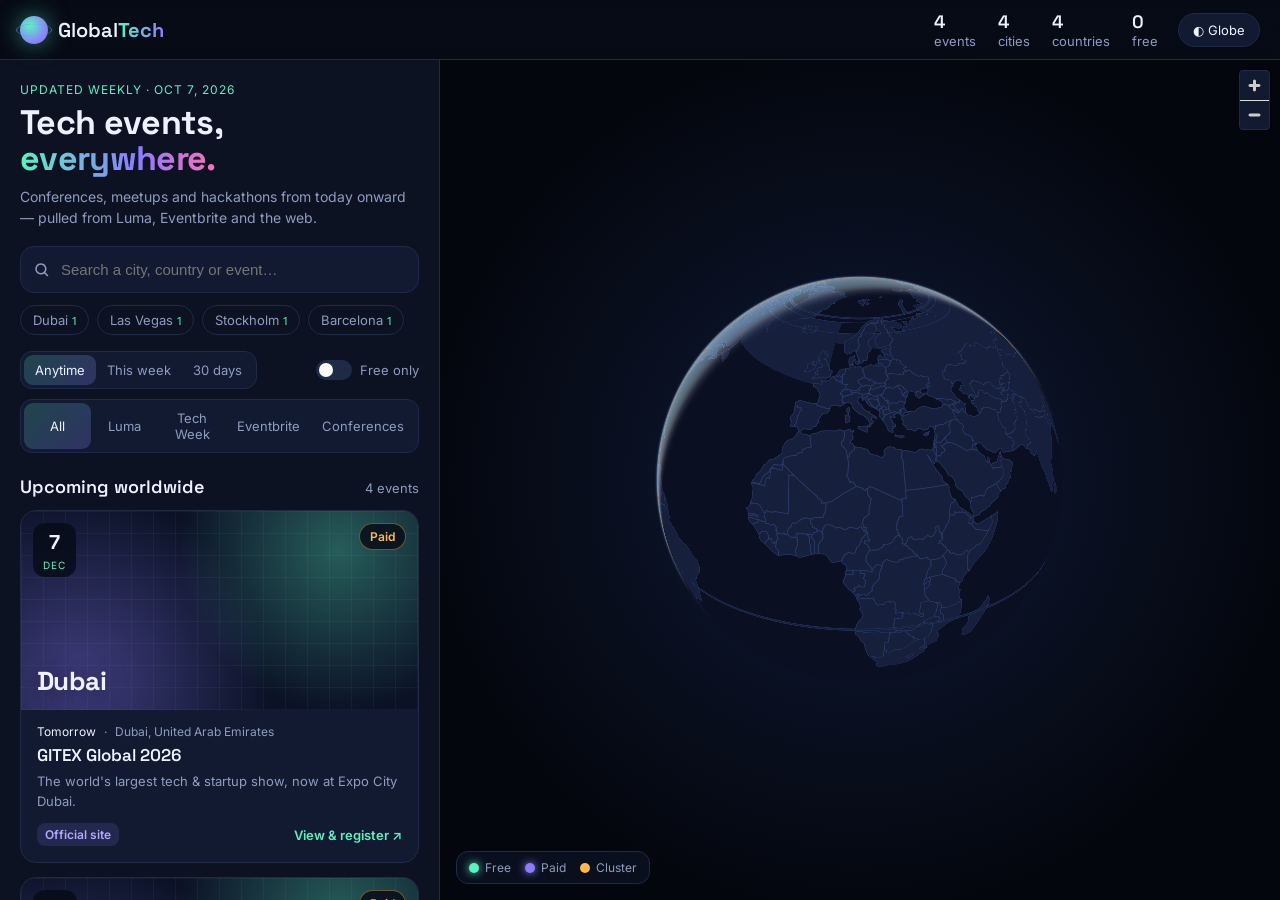
==== commit e9ce1908: "Add 1,336 SF Tech Week events + ExecuTorch Hackathon; weekly Tech Week sync; times, hosts, Show more" ====
--- a/public/index.html
+++ b/public/index.html
@@ -51,6 +51,7 @@
       <div class="seg small" role="group" aria-label="Source" id="srcSeg">
         <button data-src="all" class="on">All</button>
         <button data-src="luma">Luma</button>
+        <button data-src="techweek">Tech Week</button>
         <button data-src="eventbrite">Eventbrite</button>
         <button data-src="web">Conferences</button>
       </div>
--- a/public/styles.css
+++ b/public/styles.css
@@ -128,3 +128,8 @@
 }
 
 .search input::-webkit-calendar-picker-indicator{display:none!important}
+
+.host{font-size:12px;color:var(--mute);margin:-2px 0 8px}
+.src.techweek{background:rgba(92,242,192,.14);color:var(--mint)}
+.more{width:100%;padding:12px;border-radius:12px;border:1px dashed var(--line);background:transparent;color:var(--ink);font-size:14px}
+.more:hover{border-color:var(--violet)}
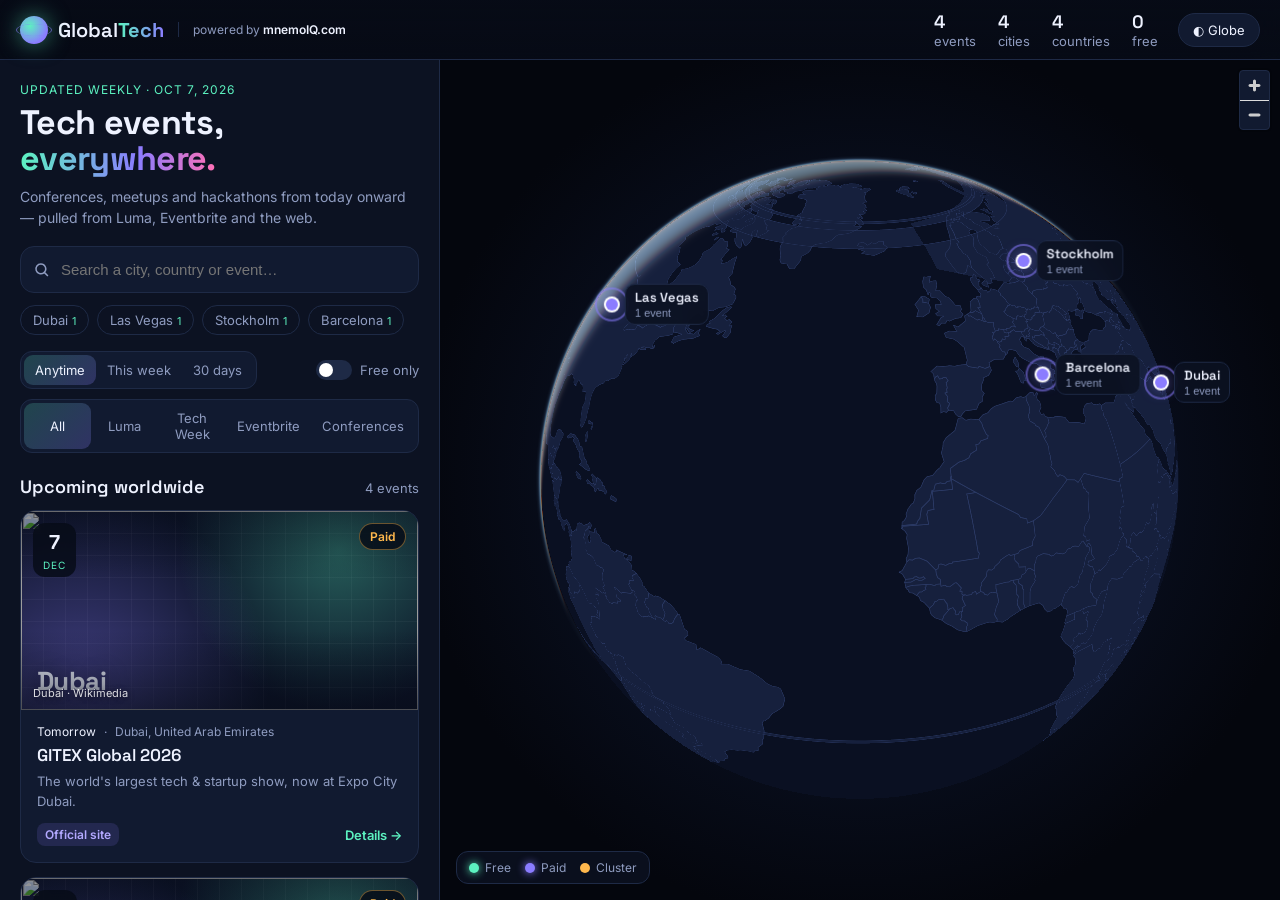
==== commit 02f23bcf: "Rotating zoomed globe with city markers; city tap lists its events; event detail panel; powered by m" ====
--- a/public/index.html
+++ b/public/index.html
@@ -18,13 +18,14 @@
       <span class="logo" aria-hidden="true"><i></i></span>
       <span>Global<b>Tech</b></span>
     </a>
+    <a class="powered" href="https://mnemoiq.com" target="_blank" rel="noopener">powered by <b>mnemoIQ.com</b></a>
     <div class="stats" id="stats"></div>
     <button class="view-toggle" id="projToggle" title="Switch globe / flat map">◐ Globe</button>
   </header>
 
   <main class="layout">
     <aside class="panel" id="panel">
-      <div class="grab" id="grab" aria-hidden="true"></div>
+      <button class="grab" id="grab" aria-label="Expand or collapse the event list"></button>
       <section class="hero">
         <p class="eyebrow">Updated weekly · <span id="updated"></span></p>
         <h1>Tech events, <em>everywhere.</em></h1>
@@ -58,7 +59,7 @@
 
       <div class="list-head"><h2 id="listTitle">Upcoming worldwide</h2><span id="count"></span></div>
       <div class="cards" id="cards"></div>
-      <footer class="foot">Data found by a weekly agent using the You.com Search API · Always confirm details on the event page.</footer>
+      <footer class="foot">Powered by <a href="https://mnemoiq.com" target="_blank" rel="noopener">mnemoIQ.com</a> · Data found by a weekly agent using the You.com Search API · Always confirm details on the event page.</footer>
     </aside>
 
     <section class="mapwrap">
@@ -71,6 +72,13 @@
     </section>
   </main>
 
+  <div class="detail" id="detail" hidden role="dialog" aria-modal="true" aria-labelledby="dtitle">
+    <div class="dsheet">
+      <button class="dclose" aria-label="Close details">×</button>
+      <div class="dbody"></div>
+    </div>
+  </div>
+
   <script src="vendor/maplibre-gl.js"></script>
   <script src="app.js"></script>
 </body>
--- a/public/styles.css
+++ b/public/styles.css
@@ -133,3 +133,109 @@
 .src.techweek{background:rgba(92,242,192,.14);color:var(--mint)}
 .more{width:100%;padding:12px;border-radius:12px;border:1px dashed var(--line);background:transparent;color:var(--ink);font-size:14px}
 .more:hover{border-color:var(--violet)}
+
+.cover .art{z-index:0}
+.cover img.ph,.cover img.ev{position:absolute;inset:0;width:100%;height:100%;object-fit:cover;z-index:1}
+.cover img.ph{filter:saturate(1.05) brightness(.82)}
+.cover::after{content:"";position:absolute;inset:0;z-index:1;background:linear-gradient(180deg,rgba(7,11,22,.35) 0%,transparent 35%,transparent 60%,rgba(7,11,22,.55) 100%);pointer-events:none}
+.cover .date,.cover .badge,.cover .credit{z-index:2}
+.cover .credit{display:none;position:absolute;left:12px;bottom:10px;font-size:11px;color:rgba(255,255,255,.85);text-shadow:0 1px 6px rgba(0,0,0,.6)}
+.cover img.ph:not([hidden]) ~ .credit{display:block}
+.card:hover .cover img.ph{transform:scale(1.05);transition:transform .5s}
+
+/* ---- clickable cards ---- */
+.card{cursor:pointer}
+.card:focus-visible,.citymark:focus-visible,.cta:focus-visible,.ghost:focus-visible{outline:2px solid var(--mint);outline-offset:3px}
+.city-x{margin-left:8px;font:500 12px Inter,system-ui,sans-serif;color:var(--mute);background:transparent;border:1px solid var(--line);border-radius:999px;padding:3px 9px;vertical-align:middle}
+.city-x:hover{color:var(--ink);border-color:var(--violet)}
+
+/* ---- city markers ---- */
+.citymark{position:relative;width:18px;height:18px;padding:0;border:0;background:none;cursor:pointer}
+.citymark .core{position:absolute;inset:3px;border-radius:50%;background:var(--violet);box-shadow:0 0 0 2px #fff,0 0 16px var(--violet)}
+.citymark .core.has-free{background:var(--mint);box-shadow:0 0 0 2px #fff,0 0 16px var(--mint)}
+.citymark .pulse{position:absolute;inset:-8px;border-radius:50%;border:2px solid rgba(139,124,255,.55);animation:pulse 2.4s ease-out infinite}
+@keyframes pulse{from{transform:scale(.4);opacity:1}to{transform:scale(1.6);opacity:0}}
+.citymark .lbl{position:absolute;left:22px;top:50%;transform:translateY(-50%);white-space:nowrap;text-align:left;background:rgba(12,18,34,.88);backdrop-filter:blur(6px);border:1px solid var(--line);border-radius:10px;padding:4px 9px;color:var(--ink);line-height:1.2;transition:border-color .15s,transform .15s}
+.citymark .lbl b{display:block;font:600 13px "Space Grotesk",system-ui,sans-serif}
+.citymark .lbl small{font-size:11px;color:var(--mute)}
+.citymark:hover .lbl,.citymark.on .lbl{border-color:var(--mint);transform:translateY(-50%) scale(1.05)}
+.citymark.on .core{background:var(--mint)}
+body.zoomed .citymark{display:none}
+@media (prefers-reduced-motion:reduce){.citymark .pulse{animation:none}}
+
+/* ---- event detail ---- */
+.detail{position:fixed;inset:0;z-index:50;background:rgba(3,6,14,.55);backdrop-filter:blur(4px);display:flex;justify-content:flex-end;opacity:0;transition:opacity .2s}
+.detail.open{opacity:1}
+.dsheet{position:relative;width:min(480px,100%);height:100%;overflow-y:auto;background:var(--panel);border-left:1px solid var(--line);box-shadow:-30px 0 60px rgba(0,0,0,.5);transform:translateX(30px);transition:transform .22s}
+.detail.open .dsheet{transform:none}
+.dclose{position:absolute;top:12px;right:12px;z-index:5;width:36px;height:36px;border-radius:50%;border:1px solid var(--line);background:rgba(7,11,22,.8);color:var(--ink);font-size:22px;line-height:1}
+.dbody .cover{aspect-ratio:16/9;border-radius:0}
+.dbody .cover .art span{font-size:32px}
+.dinner{padding:20px 22px 32px;display:grid;gap:16px}
+.dtags{display:flex;flex-wrap:wrap;gap:6px}
+.tag{font-size:12px;color:var(--mute);border:1px solid var(--line);border-radius:8px;padding:3px 8px}
+.dinner h2{margin:0;font:700 26px/1.15 "Space Grotesk",system-ui,sans-serif;letter-spacing:-.01em;text-wrap:balance}
+.facts{margin:0;display:grid;gap:10px;background:var(--card);border:1px solid var(--line);border-radius:14px;padding:14px 16px}
+.facts div{display:grid;grid-template-columns:64px 1fr;gap:10px}
+.facts dt{font-size:11px;letter-spacing:.08em;text-transform:uppercase;color:var(--mute);padding-top:2px}
+.facts dd{margin:0;font-size:14px;line-height:1.45;min-width:0}
+.freetxt{color:var(--mint)}
+.ddesc{margin:0;color:#c9d1ec;font-size:15px;line-height:1.6}
+.dactions{display:flex;gap:10px;flex-wrap:wrap}
+.cta{flex:1;min-width:200px;text-align:center;text-decoration:none;font-weight:600;padding:13px 16px;border-radius:12px;background:linear-gradient(135deg,var(--mint),#8be8ff);color:#04241a}
+.cta:hover{filter:brightness(1.08)}
+.ghost{padding:13px 16px;border-radius:12px;border:1px solid var(--line);background:transparent;color:var(--ink);font-weight:500}
+.ghost:hover{border-color:var(--violet)}
+.dnote{margin:0;font-size:12px;color:var(--mute)}
+@media (max-width:860px){.detail{align-items:flex-end}.dsheet{width:100%;height:88vh;border-radius:20px 20px 0 0;border-left:0;border-top:1px solid var(--line);transform:translateY(40px)}}
+
+.powered{font-size:12px;color:var(--mute);text-decoration:none;border-left:1px solid var(--line);padding-left:14px;margin-left:-6px}
+.powered b{color:var(--ink);font-weight:600}
+.powered:hover b{color:var(--mint)}
+.foot a{color:var(--mint)}
+@media (max-width:480px){.powered{font-size:11px;padding-left:10px}}
+
+[hidden]{display:none!important}
+.detail[hidden]{display:none!important}
+
+/* ---------- mobile end-to-end ---------- */
+@media (max-width:860px){
+  html,body{overscroll-behavior:none}
+  .topbar{height:56px;padding:0 12px;gap:10px;padding-top:env(safe-area-inset-top,0px);height:calc(56px + env(safe-area-inset-top,0px))}
+  .brand{font-size:18px;gap:8px}
+  .logo{width:24px;height:24px}
+  .powered{margin-left:0;padding-left:10px;font-size:11px;line-height:1.2;max-width:120px}
+  .view-toggle{margin-left:auto;padding:7px 11px;font-size:12px;white-space:nowrap}
+  .layout{inset:calc(56px + env(safe-area-inset-top,0px)) 0 0 0}
+  .mapwrap{inset:calc(56px + env(safe-area-inset-top,0px)) 0 0 0}
+  .panel{height:46vh;padding:18px 16px calc(28px + env(safe-area-inset-bottom,0px));scroll-padding-top:12px}
+  .panel.full{height:calc(100dvh - 72px)}
+  .panel.min{height:132px;overflow:hidden}
+  .grab{width:100%;height:22px;margin:-12px 0 6px;background:none;border:0;display:flex;justify-content:center;align-items:center;cursor:grab}
+  .grab::before{content:"";width:44px;height:5px;border-radius:9px;background:var(--line)}
+  .hero h1{font-size:24px;margin:4px 0 6px}
+  .hero .sub{display:none}
+  .eyebrow{font-size:11px}
+  .search input{font-size:16px;padding:12px 8px}
+  .filters{flex-wrap:wrap;gap:8px}
+  .seg button{padding:8px 10px}
+  .seg.small{overflow-x:auto;scrollbar-width:none}
+  .seg.small button{flex:none;white-space:nowrap}
+  .legend{bottom:calc(46vh + 10px);left:10px;padding:6px 10px;gap:10px;font-size:11px}
+  body.sheet-full .legend,body.sheet-full .maplibregl-ctrl-top-right{display:none}
+  body.sheet-min .legend{bottom:142px}
+  .maplibregl-ctrl-top-right{top:6px;right:6px}
+  .citymark .lbl{padding:3px 7px;border-radius:8px}
+  .citymark .lbl b{font-size:12px}
+  .citymark .lbl small{font-size:10px}
+  .card .body h3{font-size:16px}
+  .cards{gap:12px}
+  .dinner{padding:18px 16px calc(28px + env(safe-area-inset-bottom,0px))}
+  .dinner h2{font-size:22px}
+  .cta{min-width:0}
+  .maplibregl-popup{display:none}
+}
+@media (max-width:380px){ .powered{display:none} }
+
+.dbody .cover .badge{right:60px;top:16px}
+.dbody .cover .date{top:16px;left:16px}
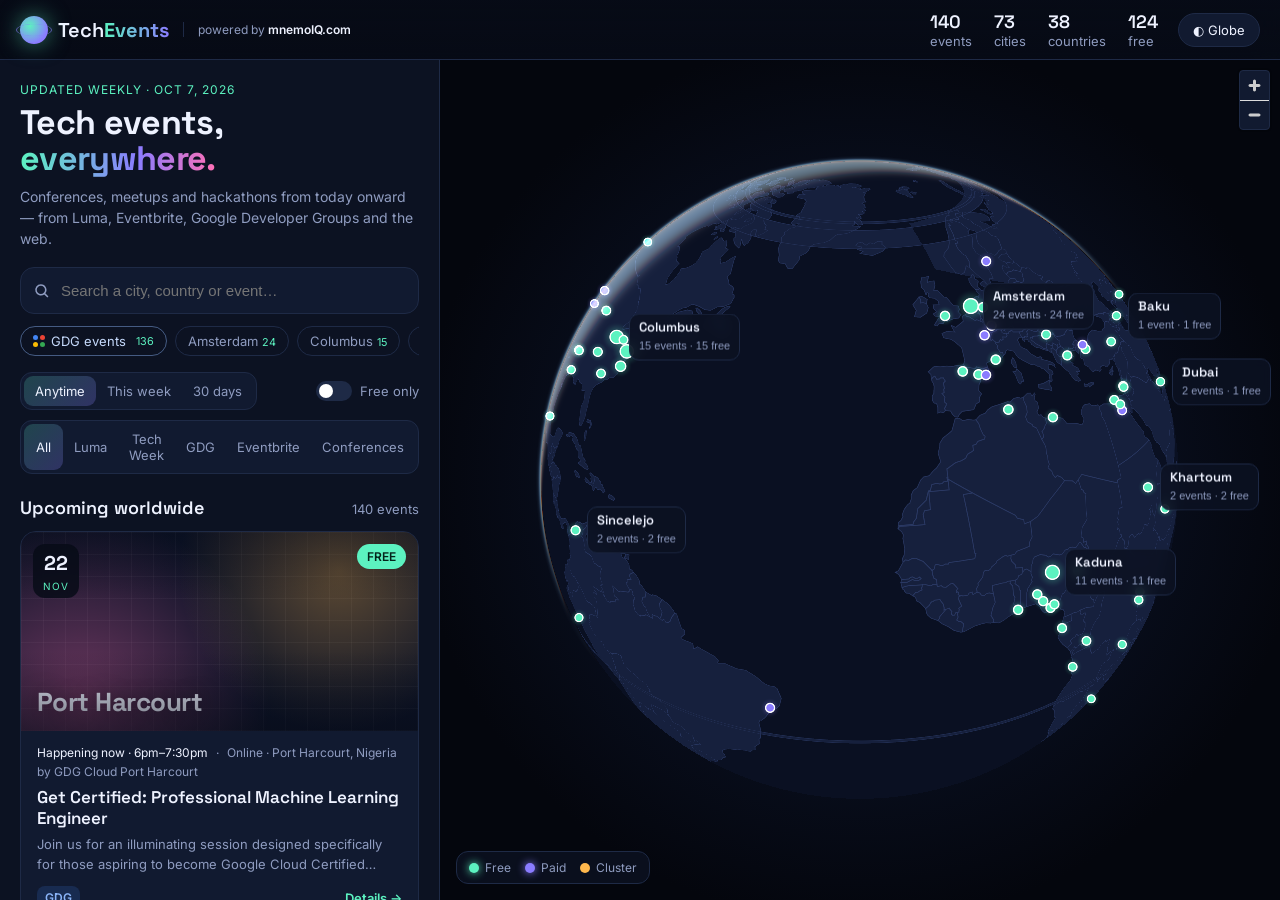
==== commit ecb7e648: "Rename to TechEvents; add 953 GDG events worldwide with GDG filter chip; city dots drawn on the glob" ====
--- a/public/index.html
+++ b/public/index.html
@@ -3,8 +3,8 @@
 <head>
   <meta charset="utf-8" />
   <meta name="viewport" content="width=device-width,initial-scale=1,viewport-fit=cover" />
-  <title>GlobalTech · Tech events around the world</title>
-  <meta name="description" content="A living map of tech events worldwide — conferences, meetups and hackathons on Luma, Eventbrite and beyond. Updated weekly." />
+  <title>TechEvents · Tech events around the world</title>
+  <meta name="description" content="A living map of tech events worldwide — conferences, meetups and hackathons on Luma, Eventbrite, GDG and beyond. Updated weekly." />
   <link rel="icon" href="data:image/svg+xml,%3Csvg xmlns=%22http://www.w3.org/2000/svg%22 viewBox=%220 0 32 32%22%3E%3Ccircle cx=%2216%22 cy=%2216%22 r=%2214%22 fill=%22%235cf2c0%22/%3E%3C/svg%3E" />
   <link rel="preconnect" href="https://fonts.googleapis.com" />
   <link rel="preconnect" href="https://fonts.gstatic.com" crossorigin />
@@ -16,7 +16,7 @@
   <header class="topbar">
     <a class="brand" href="./">
       <span class="logo" aria-hidden="true"><i></i></span>
-      <span>Global<b>Tech</b></span>
+      <span>Tech<b>Events</b></span>
     </a>
     <a class="powered" href="https://mnemoiq.com" target="_blank" rel="noopener">powered by <b>mnemoIQ.com</b></a>
     <div class="stats" id="stats"></div>
@@ -29,7 +29,7 @@
       <section class="hero">
         <p class="eyebrow">Updated weekly · <span id="updated"></span></p>
         <h1>Tech events, <em>everywhere.</em></h1>
-        <p class="sub">Conferences, meetups and hackathons from today onward — pulled from Luma, Eventbrite and the web.</p>
+        <p class="sub">Conferences, meetups and hackathons from today onward — from Luma, Eventbrite, Google Developer Groups and the web.</p>
       </section>
 
       <div class="search">
@@ -53,6 +53,7 @@
         <button data-src="all" class="on">All</button>
         <button data-src="luma">Luma</button>
         <button data-src="techweek">Tech Week</button>
+        <button data-src="gdg">GDG</button>
         <button data-src="eventbrite">Eventbrite</button>
         <button data-src="web">Conferences</button>
       </div>
--- a/public/styles.css
+++ b/public/styles.css
@@ -239,3 +239,44 @@
 
 .dbody .cover .badge{right:60px;top:16px}
 .dbody .cover .date{top:16px;left:16px}
+
+.src.gdg{background:rgba(66,133,244,.16);color:#8ab4f8}
+.gdg-chip{display:inline-flex;align-items:center;gap:6px;border-color:rgba(138,180,248,.45);color:#c6dafc}
+.gdg-chip.on{background:rgba(66,133,244,.22);border-color:#8ab4f8;color:#fff}
+.gdot{display:inline-grid;grid-template-columns:repeat(2,5px);gap:2px}
+.gdot i{width:5px;height:5px;border-radius:50%}
+.gdot i:nth-child(1){background:#4285f4}.gdot i:nth-child(2){background:#ea4335}.gdot i:nth-child(3){background:#fbbc04}.gdot i:nth-child(4){background:#34a853}
+
+/* tablet portrait: two-column cards */
+@media (min-width:600px) and (max-width:860px){
+  .cards{grid-template-columns:1fr 1fr}
+  .cards .more,.cards .empty{grid-column:1/-1}
+}
+/* phone landscape: list on the left, map on the right */
+@media (max-width:950px) and (max-height:500px) and (orientation:landscape){
+  .stats{display:none}
+  .topbar{height:48px}
+  .layout{inset:48px 0 0 0;grid-template-columns:min(380px,46vw) 1fr}
+  .mapwrap{position:relative;inset:auto}
+  .panel{position:relative;height:auto;border-radius:0;border:0;border-right:1px solid var(--line);box-shadow:none;padding:12px 14px 24px}
+  .panel.min,.panel.full{height:auto}
+  .grab{display:none}
+  .hero .sub,.hero h1{display:none}
+  .legend{bottom:10px}
+  .dsheet{width:min(520px,100%);height:100%;border-radius:0}
+}
+/* city labels: small cities show their label when hovered or when you zoom in */
+.citymark.small .lbl{opacity:0;pointer-events:none;transform:translateY(-50%) translateX(-4px);transition:opacity .15s,transform .15s}
+.citymark.small:hover .lbl,.citymark.small:focus-visible .lbl,body.near .citymark.small .lbl,.citymark.small.on .lbl{opacity:1;transform:translateY(-50%)}
+.citymark.small{width:14px;height:14px}
+.citymark.small .pulse{inset:-5px}
+
+/* floating labels for the busiest cities */
+.citylabel{display:block;text-align:left;cursor:pointer;background:rgba(12,18,34,.86);backdrop-filter:blur(6px);border:1px solid var(--line);border-radius:10px;padding:4px 9px;color:var(--ink);line-height:1.2;font:inherit;white-space:nowrap}
+.citylabel b{display:block;font:600 13px "Space Grotesk",system-ui,sans-serif}
+.citylabel small{font-size:11px;color:var(--mute)}
+.citylabel:hover,.citylabel.on{border-color:var(--mint)}
+body.zoomed .citylabel{display:none}
+.citytip .maplibregl-popup-content{width:auto;padding:7px 10px;font-size:13px;border-radius:10px}
+.citytip small{color:var(--mute)}
+@media (max-width:860px){ .citylabel{padding:3px 7px} .citylabel b{font-size:12px} .citylabel small{font-size:10px} }
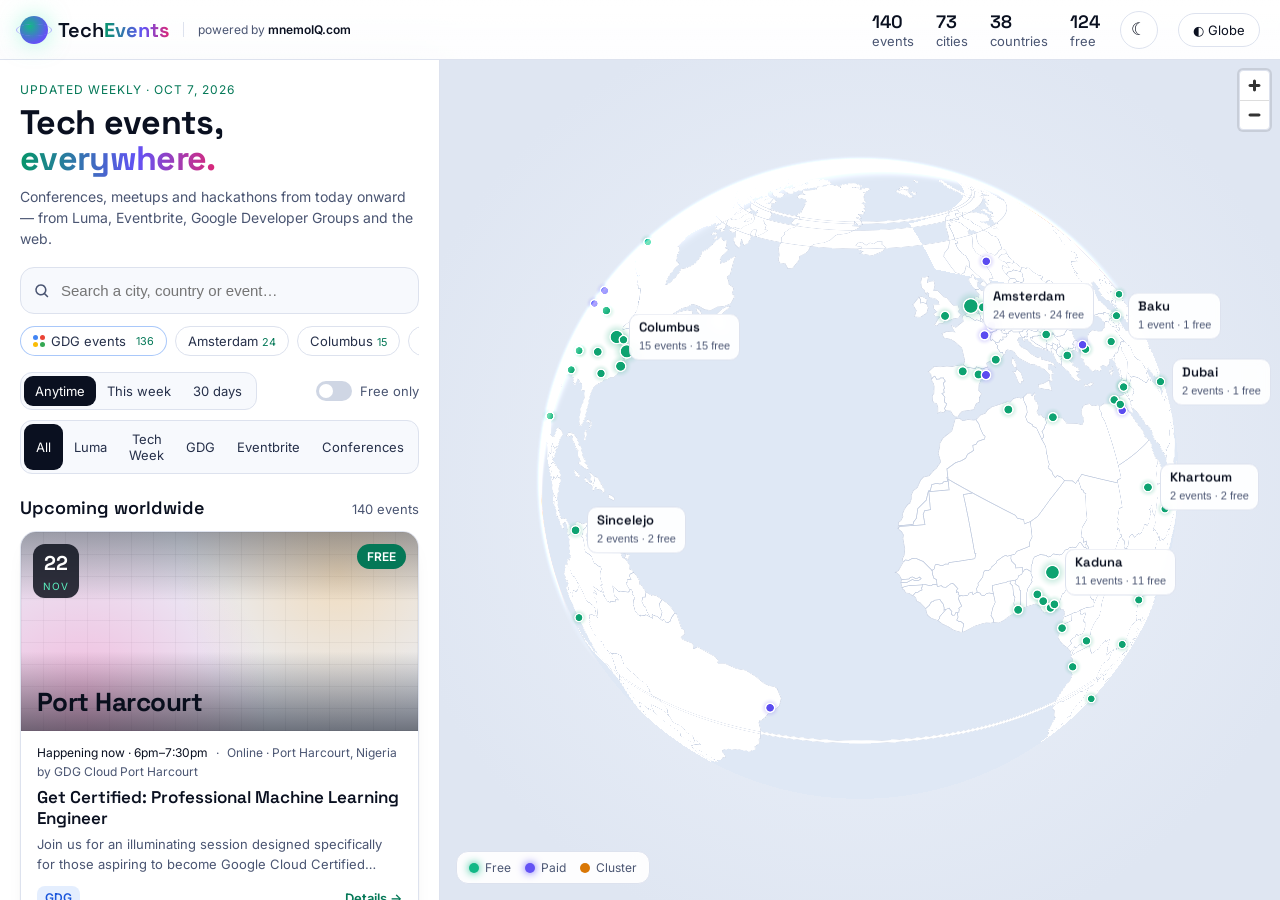
==== commit 44d946f3: "Light and dark themes with toggle (remembers choice, follows system by default); darker, higher-cont" ====
--- a/public/index.html
+++ b/public/index.html
@@ -6,6 +6,12 @@
   <title>TechEvents · Tech events around the world</title>
   <meta name="description" content="A living map of tech events worldwide — conferences, meetups and hackathons on Luma, Eventbrite, GDG and beyond. Updated weekly." />
   <link rel="icon" href="data:image/svg+xml,%3Csvg xmlns=%22http://www.w3.org/2000/svg%22 viewBox=%220 0 32 32%22%3E%3Ccircle cx=%2216%22 cy=%2216%22 r=%2214%22 fill=%22%235cf2c0%22/%3E%3C/svg%3E" />
+  <script>
+    (function () { var t; try { t = localStorage.getItem("te-theme"); } catch (e) {}
+      if (!t) t = matchMedia("(prefers-color-scheme: light)").matches ? "light" : "dark";
+      document.documentElement.setAttribute("data-theme", t); })();
+  </script>
+  <meta name="theme-color" content="#070b16" />
   <link rel="preconnect" href="https://fonts.googleapis.com" />
   <link rel="preconnect" href="https://fonts.gstatic.com" crossorigin />
   <link href="https://fonts.googleapis.com/css2?family=Space+Grotesk:wght@500;600;700&family=Inter:wght@400;500;600&display=swap" rel="stylesheet" />
@@ -20,6 +26,7 @@
     </a>
     <a class="powered" href="https://mnemoiq.com" target="_blank" rel="noopener">powered by <b>mnemoIQ.com</b></a>
     <div class="stats" id="stats"></div>
+    <button class="theme-toggle" id="themeToggle" aria-label="Switch to light mode" title="Light / dark mode">☀</button>
     <button class="view-toggle" id="projToggle" title="Switch globe / flat map">◐ Globe</button>
   </header>
 
--- a/public/styles.css
+++ b/public/styles.css
@@ -1,8 +1,21 @@
 :root{ color-scheme:dark;
-  --bg:#070b16; --panel:#0c1222; --card:#111a30; --line:#1e2a46; --ink:#eef2ff; --mute:#8f9cc0;
+  /* dark (default) */
+  --bg:#070b16; --panel:#0c1222; --card:#111a30; --line:#24314f; --ink:#f3f6ff; --ink-2:#d3daf0; --mute:#a3aed0;
   --mint:#5cf2c0; --violet:#8b7cff; --amber:#ffb84d; --pink:#ff6fb5;
+  --accent-text:#5cf2c0; --t-luma:#ff8cc6; --t-eb:#ffa477; --t-meetup:#ff8a8a; --t-web:#bdb4ff; --t-gdg:#9cc0ff;
+  --topbar:linear-gradient(180deg,rgba(7,11,22,.95),rgba(7,11,22,.75)); --glass:rgba(12,18,34,.88); --scrim:rgba(3,6,14,.55);
+  --map-bg:radial-gradient(ellipse at center,#0f1a36 0%,#04060d 75%); --art-bg:#0b1226; --art-grid:rgba(255,255,255,.05);
   --r:16px; --shadow:0 18px 50px -20px rgba(0,0,0,.7);
   font-family:Inter,system-ui,sans-serif; color:var(--ink); background:var(--bg);
+}
+/* light: crisp white surfaces, near-black text */
+:root[data-theme="light"]{ color-scheme:light;
+  --bg:#f3f5fa; --panel:#ffffff; --card:#ffffff; --line:#dde2ee; --ink:#0a1020; --ink-2:#26304a; --mute:#4a5572;
+  --mint:#12b886; --violet:#6352f5; --amber:#d97706; --pink:#db2777;
+  --accent-text:#047857; --t-luma:#be185d; --t-eb:#c2410c; --t-meetup:#b91c1c; --t-web:#4f46e5; --t-gdg:#1a56db;
+  --topbar:linear-gradient(180deg,rgba(255,255,255,.96),rgba(255,255,255,.86)); --glass:rgba(255,255,255,.92); --scrim:rgba(15,23,42,.35);
+  --map-bg:radial-gradient(ellipse at center,#eef3fb 0%,#dfe6f2 80%); --art-bg:#e9eef8; --art-grid:rgba(10,16,32,.05);
+  --shadow:0 18px 40px -22px rgba(15,23,42,.35);
 }
 *{box-sizing:border-box}
 html,body{margin:0;height:100%;overflow:hidden}
@@ -10,7 +23,7 @@
 a{color:inherit}
 
 .topbar{position:fixed;inset:0 0 auto 0;height:60px;z-index:20;display:flex;align-items:center;gap:20px;padding:0 20px;
-  background:linear-gradient(180deg,rgba(7,11,22,.95),rgba(7,11,22,.7));backdrop-filter:blur(12px);border-bottom:1px solid var(--line)}
+  background:var(--topbar);backdrop-filter:blur(12px);border-bottom:1px solid var(--line)}
 .brand{display:flex;align-items:center;gap:10px;text-decoration:none;font:600 20px "Space Grotesk"}
 .brand b{background:linear-gradient(90deg,var(--mint),var(--violet));-webkit-background-clip:text;color:transparent}
 .logo{width:28px;height:28px;border-radius:50%;position:relative;background:radial-gradient(circle at 35% 35%,var(--mint),var(--violet) 70%);box-shadow:0 0 22px rgba(92,242,192,.5)}
@@ -23,9 +36,9 @@
 .panel{overflow-y:auto;background:var(--panel);border-right:1px solid var(--line);padding:22px 20px 40px;scrollbar-width:thin}
 .grab{display:none}
 .mapwrap{position:relative}
-#map{position:absolute;inset:0;background:radial-gradient(ellipse at center,#0f1a36 0%,#04060d 75%)}
-
-.eyebrow{margin:0;font-size:12px;letter-spacing:.08em;text-transform:uppercase;color:var(--mint)}
+#map{position:absolute;inset:0;background:var(--map-bg)}
+
+.eyebrow{margin:0;font-size:12px;letter-spacing:.08em;text-transform:uppercase;color:var(--accent-text)}
 h1{font:700 34px/1.05 "Space Grotesk";margin:8px 0 10px;letter-spacing:-.02em}
 h1 em{font-style:normal;background:linear-gradient(90deg,var(--mint),var(--violet) 60%,var(--pink));-webkit-background-clip:text;color:transparent}
 .sub{margin:0 0 18px;color:var(--mute);line-height:1.5;font-size:14px}
@@ -41,7 +54,7 @@
 .chips{display:flex;gap:8px;overflow-x:auto;padding:12px 0 4px;scrollbar-width:none}
 .chip{flex:none;background:transparent;border:1px solid var(--line);border-radius:999px;padding:6px 12px;font-size:13px;color:var(--mute);transition:.15s}
 .chip:hover,.chip.on{color:var(--ink);border-color:var(--violet);background:rgba(139,124,255,.12)}
-.chip small{color:var(--mint);margin-left:4px}
+.chip small{color:var(--accent-text);margin-left:4px}
 
 .filters{display:flex;justify-content:space-between;align-items:center;gap:10px;margin:12px 0 10px}
 .seg{display:inline-flex;background:var(--card);border:1px solid var(--line);border-radius:12px;padding:3px}
@@ -72,12 +85,12 @@
 .art::before{content:"";position:absolute;inset:0;background:
   radial-gradient(circle at 80% 20%,var(--c1) 0,transparent 45%),
   radial-gradient(circle at 15% 85%,var(--c2) 0,transparent 50%),
-  repeating-linear-gradient(90deg,rgba(255,255,255,.04) 0 1px,transparent 1px 22px),
-  repeating-linear-gradient(0deg,rgba(255,255,255,.04) 0 1px,transparent 1px 22px),#0b1226}
+  repeating-linear-gradient(90deg,var(--art-grid) 0 1px,transparent 1px 22px),
+  repeating-linear-gradient(0deg,var(--art-grid) 0 1px,transparent 1px 22px),var(--art-bg)}
 .art span{position:relative;text-shadow:0 2px 20px rgba(0,0,0,.5)}
 .cover .date{position:absolute;top:12px;left:12px;background:rgba(7,11,22,.82);backdrop-filter:blur(6px);border-radius:12px;padding:6px 10px;text-align:center;line-height:1}
 .date b{display:block;font:700 20px "Space Grotesk"}
-.date small{font-size:10px;letter-spacing:.1em;text-transform:uppercase;color:var(--mint)}
+.date small{font-size:10px;letter-spacing:.1em;text-transform:uppercase;color:var(--accent-text)}
 .badge{position:absolute;top:12px;right:12px;border-radius:999px;padding:5px 10px;font-size:12px;font-weight:600}
 .badge.free{background:var(--mint);color:#04241a}
 .badge.paid{background:rgba(7,11,22,.82);color:var(--amber);border:1px solid rgba(255,184,77,.4)}
@@ -88,15 +101,15 @@
 .body p{margin:0 0 12px;font-size:13px;line-height:1.5;color:var(--mute);display:-webkit-box;-webkit-line-clamp:2;-webkit-box-orient:vertical;overflow:hidden}
 .row{display:flex;justify-content:space-between;align-items:center}
 .src{font-size:12px;font-weight:600;border-radius:8px;padding:4px 8px}
-.src.luma{background:rgba(255,111,181,.15);color:var(--pink)}
-.src.eventbrite{background:rgba(255,128,64,.15);color:#ff9a62}
-.src.meetup{background:rgba(255,84,84,.15);color:#ff7a7a}
-.src.web{background:rgba(139,124,255,.15);color:#b3a9ff}
-.go{font-size:13px;font-weight:600;color:var(--mint)}
+.src.luma{background:rgba(255,111,181,.15);color:var(--t-luma)}
+.src.eventbrite{background:rgba(255,128,64,.15);color:var(--t-eb)}
+.src.meetup{background:rgba(255,84,84,.15);color:var(--t-meetup)}
+.src.web{background:rgba(139,124,255,.15);color:var(--t-web)}
+.go{font-size:13px;font-weight:600;color:var(--accent-text)}
 .empty{padding:30px;text-align:center;color:var(--mute);border:1px dashed var(--line);border-radius:var(--r)}
 .foot{margin-top:24px;font-size:12px;color:var(--mute);line-height:1.5}
 
-.legend{position:absolute;left:16px;bottom:16px;display:flex;gap:14px;background:rgba(12,18,34,.85);backdrop-filter:blur(8px);border:1px solid var(--line);border-radius:12px;padding:8px 12px;font-size:12px;color:var(--mute)}
+.legend{position:absolute;left:16px;bottom:16px;display:flex;gap:14px;background:var(--glass);backdrop-filter:blur(8px);border:1px solid var(--line);border-radius:12px;padding:8px 12px;font-size:12px;color:var(--mute)}
 .legend span{display:flex;align-items:center;gap:6px}
 .dot{width:10px;height:10px;border-radius:50%;display:inline-block}
 .dot.free{background:var(--mint);box-shadow:0 0 8px var(--mint)}
@@ -112,7 +125,7 @@
 .pop h3{font-size:15px}
 .maplibregl-ctrl-group{background:var(--card)!important;border:1px solid var(--line)}
 .maplibregl-ctrl-group button span{filter:invert(1)}
-.maplibregl-ctrl-attrib{background:rgba(7,11,22,.6)!important;color:var(--mute)}
+.maplibregl-ctrl-attrib{background:var(--glass)!important;color:var(--mute)}
 .maplibregl-ctrl-attrib a{color:var(--mute)}
 
 @media (max-width:860px){
@@ -130,7 +143,7 @@
 .search input::-webkit-calendar-picker-indicator{display:none!important}
 
 .host{font-size:12px;color:var(--mute);margin:-2px 0 8px}
-.src.techweek{background:rgba(92,242,192,.14);color:var(--mint)}
+.src.techweek{background:rgba(92,242,192,.16);color:var(--accent-text)}
 .more{width:100%;padding:12px;border-radius:12px;border:1px dashed var(--line);background:transparent;color:var(--ink);font-size:14px}
 .more:hover{border-color:var(--violet)}
 
@@ -155,7 +168,7 @@
 .citymark .core.has-free{background:var(--mint);box-shadow:0 0 0 2px #fff,0 0 16px var(--mint)}
 .citymark .pulse{position:absolute;inset:-8px;border-radius:50%;border:2px solid rgba(139,124,255,.55);animation:pulse 2.4s ease-out infinite}
 @keyframes pulse{from{transform:scale(.4);opacity:1}to{transform:scale(1.6);opacity:0}}
-.citymark .lbl{position:absolute;left:22px;top:50%;transform:translateY(-50%);white-space:nowrap;text-align:left;background:rgba(12,18,34,.88);backdrop-filter:blur(6px);border:1px solid var(--line);border-radius:10px;padding:4px 9px;color:var(--ink);line-height:1.2;transition:border-color .15s,transform .15s}
+.citymark .lbl{position:absolute;left:22px;top:50%;transform:translateY(-50%);white-space:nowrap;text-align:left;background:var(--glass);backdrop-filter:blur(6px);border:1px solid var(--line);border-radius:10px;padding:4px 9px;color:var(--ink);line-height:1.2;transition:border-color .15s,transform .15s}
 .citymark .lbl b{display:block;font:600 13px "Space Grotesk",system-ui,sans-serif}
 .citymark .lbl small{font-size:11px;color:var(--mute)}
 .citymark:hover .lbl,.citymark.on .lbl{border-color:var(--mint);transform:translateY(-50%) scale(1.05)}
@@ -164,11 +177,11 @@
 @media (prefers-reduced-motion:reduce){.citymark .pulse{animation:none}}
 
 /* ---- event detail ---- */
-.detail{position:fixed;inset:0;z-index:50;background:rgba(3,6,14,.55);backdrop-filter:blur(4px);display:flex;justify-content:flex-end;opacity:0;transition:opacity .2s}
+.detail{position:fixed;inset:0;z-index:50;background:var(--scrim);backdrop-filter:blur(4px);display:flex;justify-content:flex-end;opacity:0;transition:opacity .2s}
 .detail.open{opacity:1}
 .dsheet{position:relative;width:min(480px,100%);height:100%;overflow-y:auto;background:var(--panel);border-left:1px solid var(--line);box-shadow:-30px 0 60px rgba(0,0,0,.5);transform:translateX(30px);transition:transform .22s}
 .detail.open .dsheet{transform:none}
-.dclose{position:absolute;top:12px;right:12px;z-index:5;width:36px;height:36px;border-radius:50%;border:1px solid var(--line);background:rgba(7,11,22,.8);color:var(--ink);font-size:22px;line-height:1}
+.dclose{position:absolute;top:12px;right:12px;z-index:5;width:36px;height:36px;border-radius:50%;border:1px solid var(--line);background:var(--glass);color:var(--ink);font-size:22px;line-height:1}
 .dbody .cover{aspect-ratio:16/9;border-radius:0}
 .dbody .cover .art span{font-size:32px}
 .dinner{padding:20px 22px 32px;display:grid;gap:16px}
@@ -179,8 +192,8 @@
 .facts div{display:grid;grid-template-columns:64px 1fr;gap:10px}
 .facts dt{font-size:11px;letter-spacing:.08em;text-transform:uppercase;color:var(--mute);padding-top:2px}
 .facts dd{margin:0;font-size:14px;line-height:1.45;min-width:0}
-.freetxt{color:var(--mint)}
-.ddesc{margin:0;color:#c9d1ec;font-size:15px;line-height:1.6}
+.freetxt{color:var(--accent-text)}
+.ddesc{margin:0;color:var(--ink-2);font-size:15px;line-height:1.6}
 .dactions{display:flex;gap:10px;flex-wrap:wrap}
 .cta{flex:1;min-width:200px;text-align:center;text-decoration:none;font-weight:600;padding:13px 16px;border-radius:12px;background:linear-gradient(135deg,var(--mint),#8be8ff);color:#04241a}
 .cta:hover{filter:brightness(1.08)}
@@ -191,8 +204,8 @@
 
 .powered{font-size:12px;color:var(--mute);text-decoration:none;border-left:1px solid var(--line);padding-left:14px;margin-left:-6px}
 .powered b{color:var(--ink);font-weight:600}
-.powered:hover b{color:var(--mint)}
-.foot a{color:var(--mint)}
+.powered:hover b{color:var(--accent-text)}
+.foot a{color:var(--accent-text)}
 @media (max-width:480px){.powered{font-size:11px;padding-left:10px}}
 
 [hidden]{display:none!important}
@@ -240,9 +253,9 @@
 .dbody .cover .badge{right:60px;top:16px}
 .dbody .cover .date{top:16px;left:16px}
 
-.src.gdg{background:rgba(66,133,244,.16);color:#8ab4f8}
-.gdg-chip{display:inline-flex;align-items:center;gap:6px;border-color:rgba(138,180,248,.45);color:#c6dafc}
-.gdg-chip.on{background:rgba(66,133,244,.22);border-color:#8ab4f8;color:#fff}
+.src.gdg{background:rgba(66,133,244,.14);color:var(--t-gdg)}
+.gdg-chip{display:inline-flex;align-items:center;gap:6px;border-color:rgba(66,133,244,.45);color:var(--t-gdg)}
+.gdg-chip.on{background:rgba(66,133,244,.18);border-color:#4285f4;color:var(--ink)}
 .gdot{display:inline-grid;grid-template-columns:repeat(2,5px);gap:2px}
 .gdot i{width:5px;height:5px;border-radius:50%}
 .gdot i:nth-child(1){background:#4285f4}.gdot i:nth-child(2){background:#ea4335}.gdot i:nth-child(3){background:#fbbc04}.gdot i:nth-child(4){background:#34a853}
@@ -272,7 +285,7 @@
 .citymark.small .pulse{inset:-5px}
 
 /* floating labels for the busiest cities */
-.citylabel{display:block;text-align:left;cursor:pointer;background:rgba(12,18,34,.86);backdrop-filter:blur(6px);border:1px solid var(--line);border-radius:10px;padding:4px 9px;color:var(--ink);line-height:1.2;font:inherit;white-space:nowrap}
+.citylabel{display:block;text-align:left;cursor:pointer;background:var(--glass);backdrop-filter:blur(6px);border:1px solid var(--line);border-radius:10px;padding:4px 9px;color:var(--ink);line-height:1.2;font:inherit;white-space:nowrap}
 .citylabel b{display:block;font:600 13px "Space Grotesk",system-ui,sans-serif}
 .citylabel small{font-size:11px;color:var(--mute)}
 .citylabel:hover,.citylabel.on{border-color:var(--mint)}
@@ -280,3 +293,30 @@
 .citytip .maplibregl-popup-content{width:auto;padding:7px 10px;font-size:13px;border-radius:10px}
 .citytip small{color:var(--mute)}
 @media (max-width:860px){ .citylabel{padding:3px 7px} .citylabel b{font-size:12px} .citylabel small{font-size:10px} }
+
+/* ---------- light-mode refinements ---------- */
+:root[data-theme="light"] .brand b,:root[data-theme="light"] h1 em{background:linear-gradient(90deg,#059669,#6352f5 60%,#db2777);-webkit-background-clip:text;background-clip:text;color:transparent}
+:root[data-theme="light"] .card{box-shadow:0 1px 2px rgba(15,23,42,.05),0 8px 24px -16px rgba(15,23,42,.18)}
+:root[data-theme="light"] .card:hover{box-shadow:var(--shadow)}
+:root[data-theme="light"] .search,:root[data-theme="light"] .seg,:root[data-theme="light"] .facts{background:#f7f9fd}
+:root[data-theme="light"] .chip{color:var(--ink-2);background:#fff}
+:root[data-theme="light"] .chip small{color:var(--accent-text)}
+:root[data-theme="light"] .seg button{color:var(--ink-2)}
+:root[data-theme="light"] .seg button.on{background:#0a1020;color:#fff}
+:root[data-theme="light"] .switch span{background:#cfd6e4}
+:root[data-theme="light"] .badge.free{background:#047857;color:#fff}
+:root[data-theme="light"] .cta{background:#0a1020;color:#fff}
+:root[data-theme="light"] .ghost{background:#fff}
+:root[data-theme="light"] .maplibregl-ctrl-group button span{filter:none}
+:root[data-theme="light"] .maplibregl-popup-close-button{color:var(--ink)}
+:root[data-theme="light"] .art span{color:#0a1020;text-shadow:none}
+:root[data-theme="light"] .panel{box-shadow:0 -10px 30px rgba(15,23,42,.08)}
+.theme-toggle{width:38px;height:38px;border-radius:50%;border:1px solid var(--line);background:var(--card);color:var(--ink);display:grid;place-items:center;font-size:17px;line-height:1;cursor:pointer;flex:none}
+.theme-toggle:hover{border-color:var(--violet)}
+.theme-toggle:focus-visible{outline:2px solid var(--violet);outline-offset:2px}
+@media (max-width:860px){ .theme-toggle{width:34px;height:34px;font-size:15px} }
+
+/* chips that sit on photos keep a dark glass look in both themes */
+.cover .date{color:#fff}
+.cover .date small{color:#5cf2c0}
+.badge.paid{color:#ffc46b}
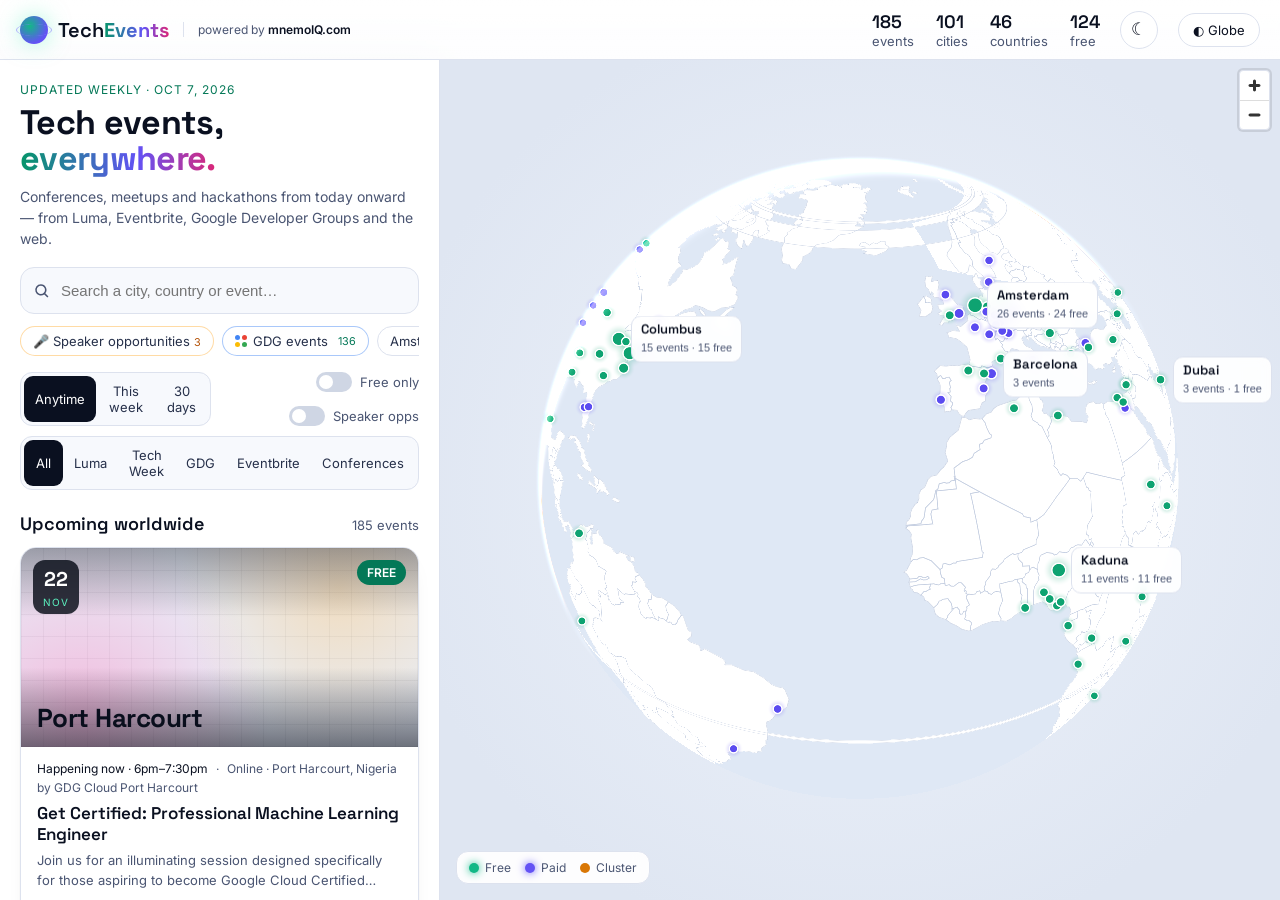
==== commit c51cfa9c: "Weekly agent v2: You.com (YOU_COM_API) + GDG + Tech Week + confs.tech, duplicate-aware merge, prune " ====
--- a/public/index.html
+++ b/public/index.html
@@ -54,7 +54,8 @@
           <button data-when="week">This week</button>
           <button data-when="month">30 days</button>
         </div>
-        <label class="switch"><input type="checkbox" id="freeOnly" /><span></span>Free only</label>
+        <div class="toggles"><label class="switch"><input type="checkbox" id="freeOnly" /><span></span>Free only</label>
+          <label class="switch"><input type="checkbox" id="spkOnly" /><span></span>Speaker opps</label></div>
       </div>
       <div class="seg small" role="group" aria-label="Source" id="srcSeg">
         <button data-src="all" class="on">All</button>
--- a/public/styles.css
+++ b/public/styles.css
@@ -320,3 +320,25 @@
 .cover .date{color:#fff}
 .cover .date small{color:#5cf2c0}
 .badge.paid{color:#ffc46b}
+
+/* event images: whole image, centered, on a soft blurred copy of itself */
+.cover img.evbg{position:absolute;inset:-12%;width:124%;height:124%;object-fit:cover;filter:blur(18px) saturate(1.2) brightness(.75);z-index:1}
+.cover img.ev{object-fit:contain!important;object-position:center;z-index:1}
+/* speaker opportunities */
+.toggles{display:flex;gap:14px;flex-wrap:wrap;justify-content:flex-end}
+.cfp-badge{position:absolute;right:12px;bottom:10px;z-index:2;background:rgba(7,11,22,.85);color:#ffd27a;border:1px solid rgba(255,196,107,.5);border-radius:999px;padding:4px 9px;font-size:11.5px;font-weight:600;backdrop-filter:blur(6px)}
+.spk-chip{border-color:rgba(255,184,77,.5);color:var(--ink)}
+.spk-chip.on{background:rgba(255,184,77,.18);border-color:var(--amber)}
+.spk-chip small{color:var(--amber)!important}
+.cfp-box{display:flex;gap:12px;align-items:center;justify-content:space-between;flex-wrap:wrap;border:1px solid rgba(255,184,77,.45);background:rgba(255,184,77,.10);border-radius:14px;padding:14px 16px}
+.cfp-box b{display:block;font-size:15px}
+.cfp-box span{font-size:13px;color:var(--ink-2)}
+.cfp-cta{text-decoration:none;font-weight:600;font-size:14px;padding:10px 14px;border-radius:10px;background:var(--amber);color:#1b1100;white-space:nowrap}
+.also{margin:0;font-size:13px;color:var(--mute)}
+.also a{color:var(--accent-text)}
+:root[data-theme="light"] .cfp-box{background:#fff7e8;border-color:#f3c77a}
+:root[data-theme="light"] .cfp-cta{background:#b45309;color:#fff}
+:root[data-theme="light"] .spk-chip small{color:#b45309!important}
+@media (max-width:860px){ .filters{align-items:flex-start} .toggles{gap:10px} }
+.src.confstech{background:rgba(255,184,77,.14);color:var(--amber)}
+.src.sessionize{background:rgba(92,200,255,.14);color:#5cc8ff}
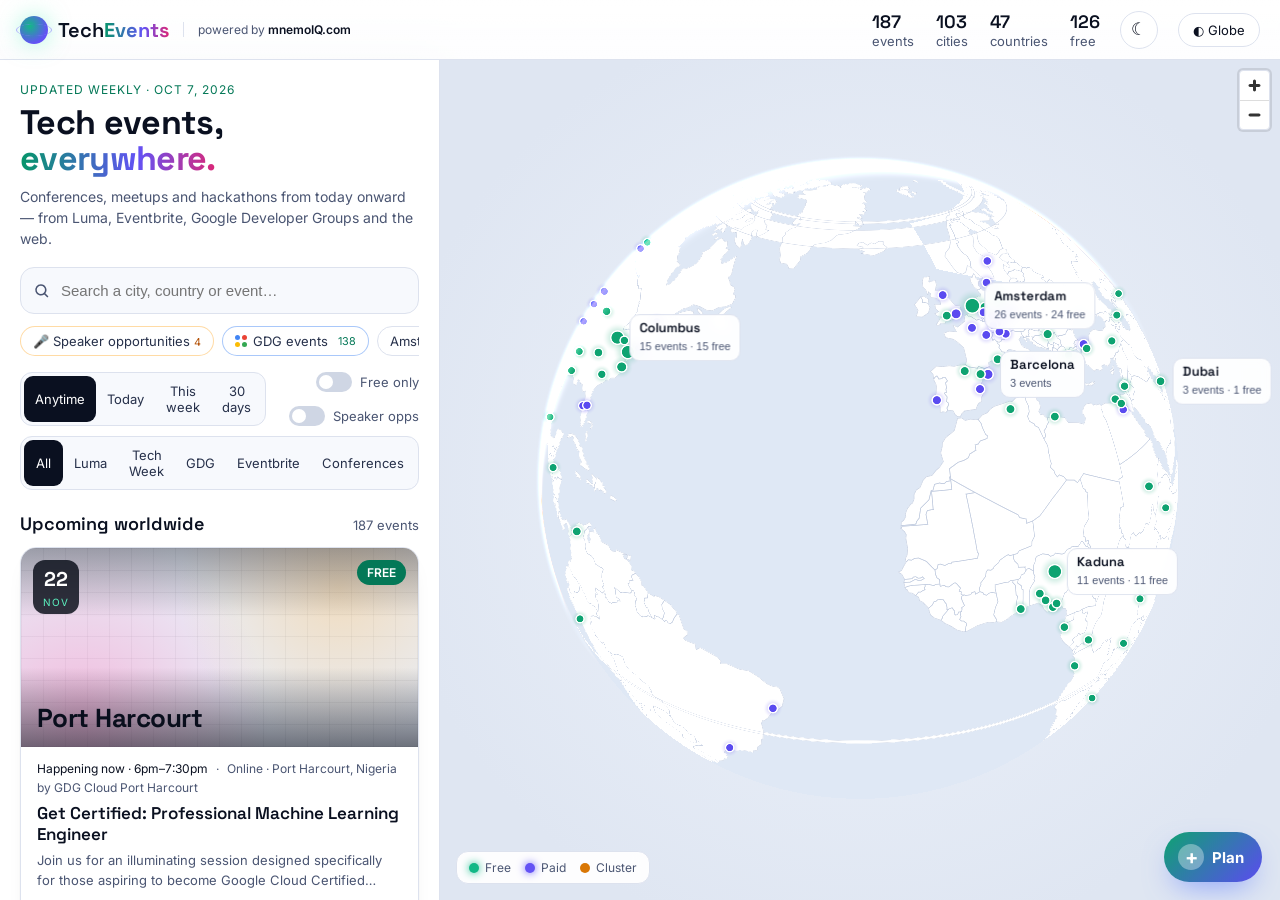
==== commit a17199eb: "Today filter; + Plan: tap-only planner (city, availability, interests) builds a clash-free schedule " ====
--- a/public/index.html
+++ b/public/index.html
@@ -51,6 +51,7 @@
       <div class="filters">
         <div class="seg" role="group" aria-label="When">
           <button data-when="all" class="on">Anytime</button>
+          <button data-when="today">Today</button>
           <button data-when="week">This week</button>
           <button data-when="month">30 days</button>
         </div>
@@ -73,6 +74,7 @@
 
     <section class="mapwrap">
       <div id="map"></div>
+      <button class="fab" id="planBtn" aria-label="Plan my events" title="Plan my events"><span class="fab-plus">+</span><span class="fab-txt">Plan</span></button>
       <div class="legend">
         <span><i class="dot free"></i>Free</span>
         <span><i class="dot paid"></i>Paid</span>
@@ -80,6 +82,18 @@
       </div>
     </section>
   </main>
+
+  <div class="planner" id="planner" hidden role="dialog" aria-modal="true" aria-labelledby="planTitle">
+    <div class="psheet">
+      <header class="phead">
+        <button class="pback" id="pBack" aria-label="Back">←</button>
+        <div><p class="pstep" id="pStep">Step 1 of 3</p><h2 id="planTitle">Where are you?</h2></div>
+        <button class="dclose" id="pClose" aria-label="Close planner">×</button>
+      </header>
+      <div class="pbody" id="pBody"></div>
+      <footer class="pfoot" id="pFoot"></footer>
+    </div>
+  </div>
 
   <div class="detail" id="detail" hidden role="dialog" aria-modal="true" aria-labelledby="dtitle">
     <div class="dsheet">
@@ -90,5 +104,6 @@
 
   <script src="vendor/maplibre-gl.js"></script>
   <script src="app.js"></script>
+  <script src="planner.js"></script>
 </body>
 </html>
--- a/public/styles.css
+++ b/public/styles.css
@@ -342,3 +342,79 @@
 @media (max-width:860px){ .filters{align-items:flex-start} .toggles{gap:10px} }
 .src.confstech{background:rgba(255,184,77,.14);color:var(--amber)}
 .src.sessionize{background:rgba(92,200,255,.14);color:#5cc8ff}
+
+/* ---------- + Plan button ---------- */
+.fab{position:absolute;right:18px;bottom:18px;z-index:6;display:flex;align-items:center;gap:8px;border:0;border-radius:999px;padding:12px 18px 12px 14px;
+  background:linear-gradient(135deg,var(--mint),var(--violet));color:#061018;font-weight:700;font-size:15px;box-shadow:0 12px 30px -10px rgba(92,124,255,.7);cursor:pointer}
+.fab-plus{display:grid;place-items:center;width:26px;height:26px;border-radius:50%;background:rgba(255,255,255,.35);font-size:20px;line-height:1}
+.fab:hover{filter:brightness(1.06);transform:translateY(-1px)}
+.fab:focus-visible{outline:3px solid var(--ink);outline-offset:3px}
+:root[data-theme="light"] .fab{background:linear-gradient(135deg,#0ea371,#5b4bf0);color:#fff}
+@media (max-width:860px){ .fab{right:12px;bottom:calc(46vh + 12px)} body.sheet-full .fab{display:none} body.sheet-min .fab{bottom:142px} }
+@media (max-width:950px) and (max-height:500px) and (orientation:landscape){ .fab{bottom:12px} }
+
+/* ---------- planner sheet ---------- */
+.planner{position:fixed;inset:0;z-index:45;background:var(--scrim);backdrop-filter:blur(4px);display:flex;justify-content:center;align-items:center;opacity:0;transition:opacity .2s;padding:20px}
+.planner.open{opacity:1}
+.psheet{width:min(620px,100%);max-height:min(860px,100%);display:flex;flex-direction:column;background:var(--panel);border:1px solid var(--line);border-radius:22px;box-shadow:var(--shadow);overflow:hidden;transform:translateY(16px);transition:transform .22s}
+.planner.open .psheet{transform:none}
+.phead{display:flex;align-items:center;gap:12px;padding:16px 18px;border-bottom:1px solid var(--line)}
+.phead > div{flex:1;min-width:0}
+.phead h2{margin:2px 0 0;font:700 22px/1.15 "Space Grotesk",system-ui,sans-serif;text-wrap:balance}
+.pstep{margin:0;font-size:11px;letter-spacing:.08em;text-transform:uppercase;color:var(--accent-text)}
+.pback{width:36px;height:36px;border-radius:50%;border:1px solid var(--line);background:var(--card);color:var(--ink);font-size:18px;cursor:pointer;flex:none}
+.phead .dclose{position:static;flex:none}
+.pbody{flex:1;overflow-y:auto;padding:18px;display:grid;gap:14px;align-content:start}
+.plead{margin:0;color:var(--ink-2);font-size:15px;line-height:1.5}
+.plabel{margin:6px 0 -4px;font-size:12px;letter-spacing:.08em;text-transform:uppercase;color:var(--mute)}
+.pgrid{display:flex;flex-wrap:wrap;gap:8px}
+.pchip{display:inline-flex;align-items:center;gap:7px;border:1px solid var(--line);background:var(--card);color:var(--ink);border-radius:12px;padding:10px 13px;font-size:14px;cursor:pointer;min-height:44px}
+.pchip small{font-size:12px;color:var(--mute)}
+.pchip:hover{border-color:var(--violet)}
+.pchip.on{background:linear-gradient(135deg,rgba(92,242,192,.18),rgba(139,124,255,.22));border-color:var(--violet);font-weight:600}
+:root[data-theme="light"] .pchip.on{background:#0a1020;color:#fff;border-color:#0a1020}
+:root[data-theme="light"] .pchip.on small{color:#cfd6e4}
+.plink{justify-self:start;background:none;border:0;color:var(--accent-text);font-weight:600;cursor:pointer;padding:4px 0}
+.pdays{display:grid;grid-template-columns:repeat(7,minmax(0,1fr));gap:6px}
+.pday{display:grid;justify-items:center;gap:1px;padding:8px 2px;border:1px solid var(--line);background:var(--card);color:var(--ink);border-radius:12px;cursor:pointer;min-height:64px}
+.pday small{font-size:11px;color:var(--mute)} .pday b{font:700 18px "Space Grotesk",system-ui} .pday em{font-style:normal;font-size:10.5px;color:var(--accent-text)}
+.pday.none{opacity:.45} .pday.on{border-color:var(--violet);background:linear-gradient(135deg,rgba(92,242,192,.18),rgba(139,124,255,.25))}
+:root[data-theme="light"] .pday.on{background:#0a1020;color:#fff} :root[data-theme="light"] .pday.on small,:root[data-theme="light"] .pday.on em{color:#cfd6e4}
+.pfoot{display:flex;align-items:center;justify-content:space-between;gap:12px;padding:14px 18px calc(14px + env(safe-area-inset-bottom,0px));border-top:1px solid var(--line);background:var(--panel)}
+.pfoot-note{font-size:13px;color:var(--mute);min-width:0}
+.pnext{flex:none;min-width:150px}
+.pnext:disabled{opacity:.45;cursor:not-allowed}
+.psummary{background:var(--card);border:1px solid var(--line);border-radius:14px;padding:12px 14px;font-size:15px}
+.psummary span{display:block;margin-top:4px;font-size:13px;color:var(--mute)}
+.pdayplan{display:grid;gap:8px}
+.pdayplan h3{margin:8px 0 2px;font:700 18px "Space Grotesk",system-ui,sans-serif}
+.pdayplan h3 small{font:400 12px Inter,system-ui,sans-serif;color:var(--mute);margin-left:6px}
+.pitem{display:grid;grid-template-columns:86px 14px 1fr;gap:10px;align-items:start}
+.ptime{font-size:13px;font-weight:600;color:var(--ink);padding-top:12px;text-align:right;font-variant-numeric:tabular-nums}
+.pdot{width:12px;height:12px;border-radius:50%;margin-top:14px;background:var(--mint);box-shadow:0 0 0 3px color-mix(in srgb,var(--mint) 30%,transparent)}
+.panchor .pdot{background:var(--amber);box-shadow:0 0 0 3px color-mix(in srgb,var(--amber) 30%,transparent)}
+.pcard{border:1px solid var(--line);background:var(--card);border-radius:14px;overflow:hidden;min-width:0}
+.pcard-main{display:grid;gap:3px;width:100%;text-align:left;background:none;border:0;color:var(--ink);padding:11px 13px 8px;cursor:pointer;font:inherit}
+.pcard-main b{font-size:15px;line-height:1.3}
+.pcard-main span{font-size:12.5px;color:var(--mute)}
+.ptags{display:flex;flex-wrap:wrap;gap:5px;margin-top:3px}
+.ptags i{font-style:normal;font-size:11px;padding:2px 7px;border-radius:7px;border:1px solid var(--line);color:var(--ink-2)}
+.ptags i.free{color:var(--accent-text);border-color:currentColor}
+.pacts{display:flex;justify-content:space-between;border-top:1px solid var(--line)}
+.pacts a,.pacts button{flex:1;text-align:center;padding:9px;font-size:13px;font-weight:600;text-decoration:none;color:var(--accent-text);background:none;border:0;cursor:pointer}
+.pacts button{color:var(--mute);border-left:1px solid var(--line)}
+.ptravel{margin-left:110px;font-size:12px;color:var(--mute);padding:2px 0}
+.pempty{margin:0;color:var(--mute);font-size:14px}
+.palts{border:1px dashed var(--line);border-radius:12px;padding:8px 12px;font-size:13px}
+.palts summary{cursor:pointer;color:var(--ink-2)}
+.palt{display:flex;gap:10px;width:100%;text-align:left;background:none;border:0;color:var(--ink);padding:7px 0;cursor:pointer;font:inherit;font-size:13px;border-top:1px solid var(--line)}
+.palt span{color:var(--mute);min-width:52px;font-variant-numeric:tabular-nums}
+@media (max-width:860px){
+  .planner{padding:0;align-items:flex-end}
+  .psheet{width:100%;max-height:92dvh;border-radius:22px 22px 0 0;border-bottom:0}
+  .pitem{grid-template-columns:62px 12px 1fr;gap:8px}
+  .ptime{font-size:12px}
+  .ptravel{margin-left:82px}
+  .pnext{min-width:0;flex:1}
+  .pfoot .ghost{flex:none}
+}
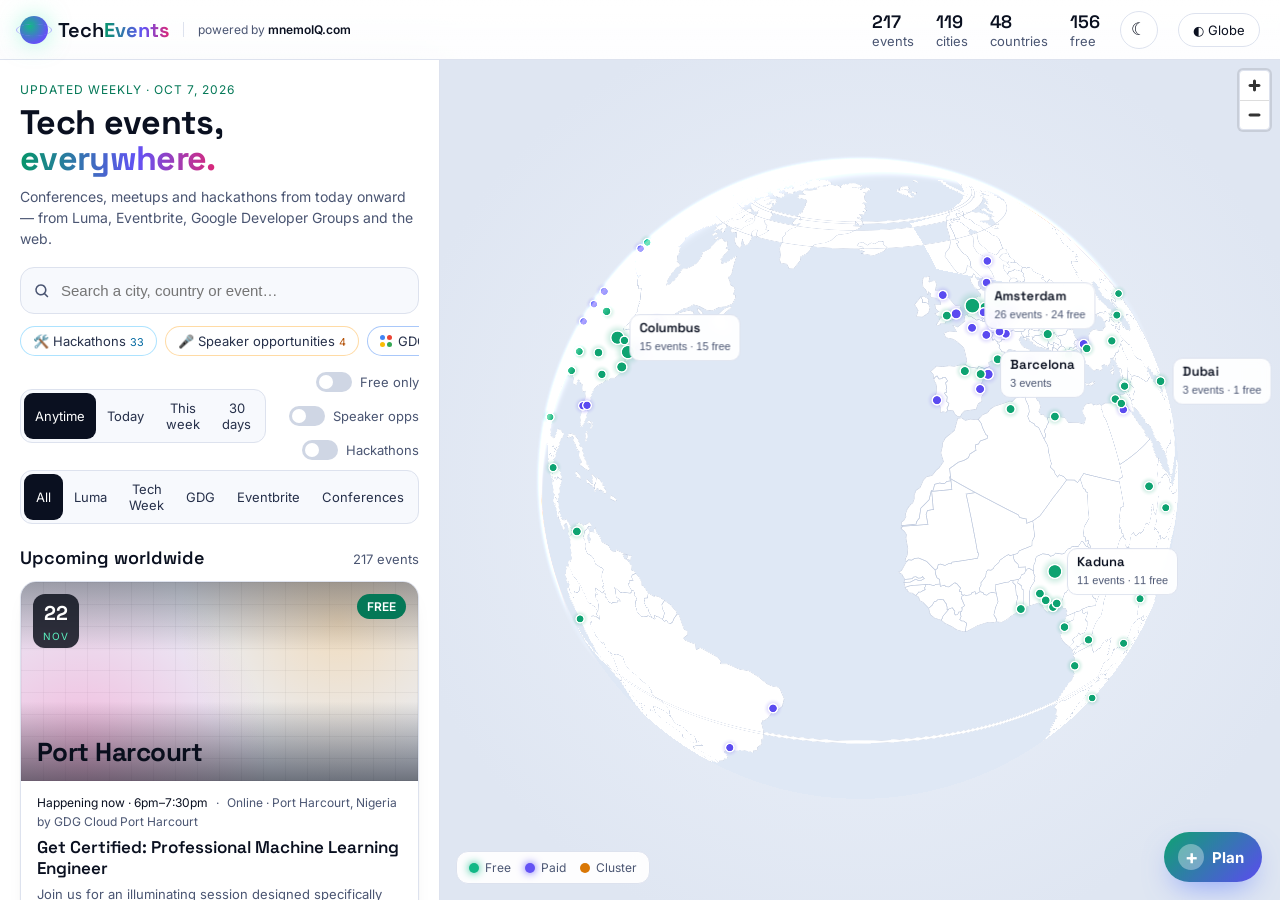
==== commit 812f607f: "Hackathons: Devpost source + You.com hackathon searches, hackathon tagging, Hackathons filter chip/t" ====
--- a/public/index.html
+++ b/public/index.html
@@ -56,7 +56,8 @@
           <button data-when="month">30 days</button>
         </div>
         <div class="toggles"><label class="switch"><input type="checkbox" id="freeOnly" /><span></span>Free only</label>
-          <label class="switch"><input type="checkbox" id="spkOnly" /><span></span>Speaker opps</label></div>
+          <label class="switch"><input type="checkbox" id="spkOnly" /><span></span>Speaker opps</label>
+          <label class="switch"><input type="checkbox" id="hackOnly" /><span></span>Hackathons</label></div>
       </div>
       <div class="seg small" role="group" aria-label="Source" id="srcSeg">
         <button data-src="all" class="on">All</button>
--- a/public/styles.css
+++ b/public/styles.css
@@ -418,3 +418,10 @@
   .pnext{min-width:0;flex:1}
   .pfoot .ghost{flex:none}
 }
+
+.hack-chip{border-color:rgba(92,200,255,.5)}
+.hack-chip.on{background:rgba(92,200,255,.16);border-color:#5cc8ff}
+.hack-chip small{color:#5cc8ff!important}
+:root[data-theme="light"] .hack-chip small{color:#0369a1!important}
+.src.devpost{background:rgba(92,200,255,.14);color:#5cc8ff}
+:root[data-theme="light"] .src.devpost{color:#0369a1}
